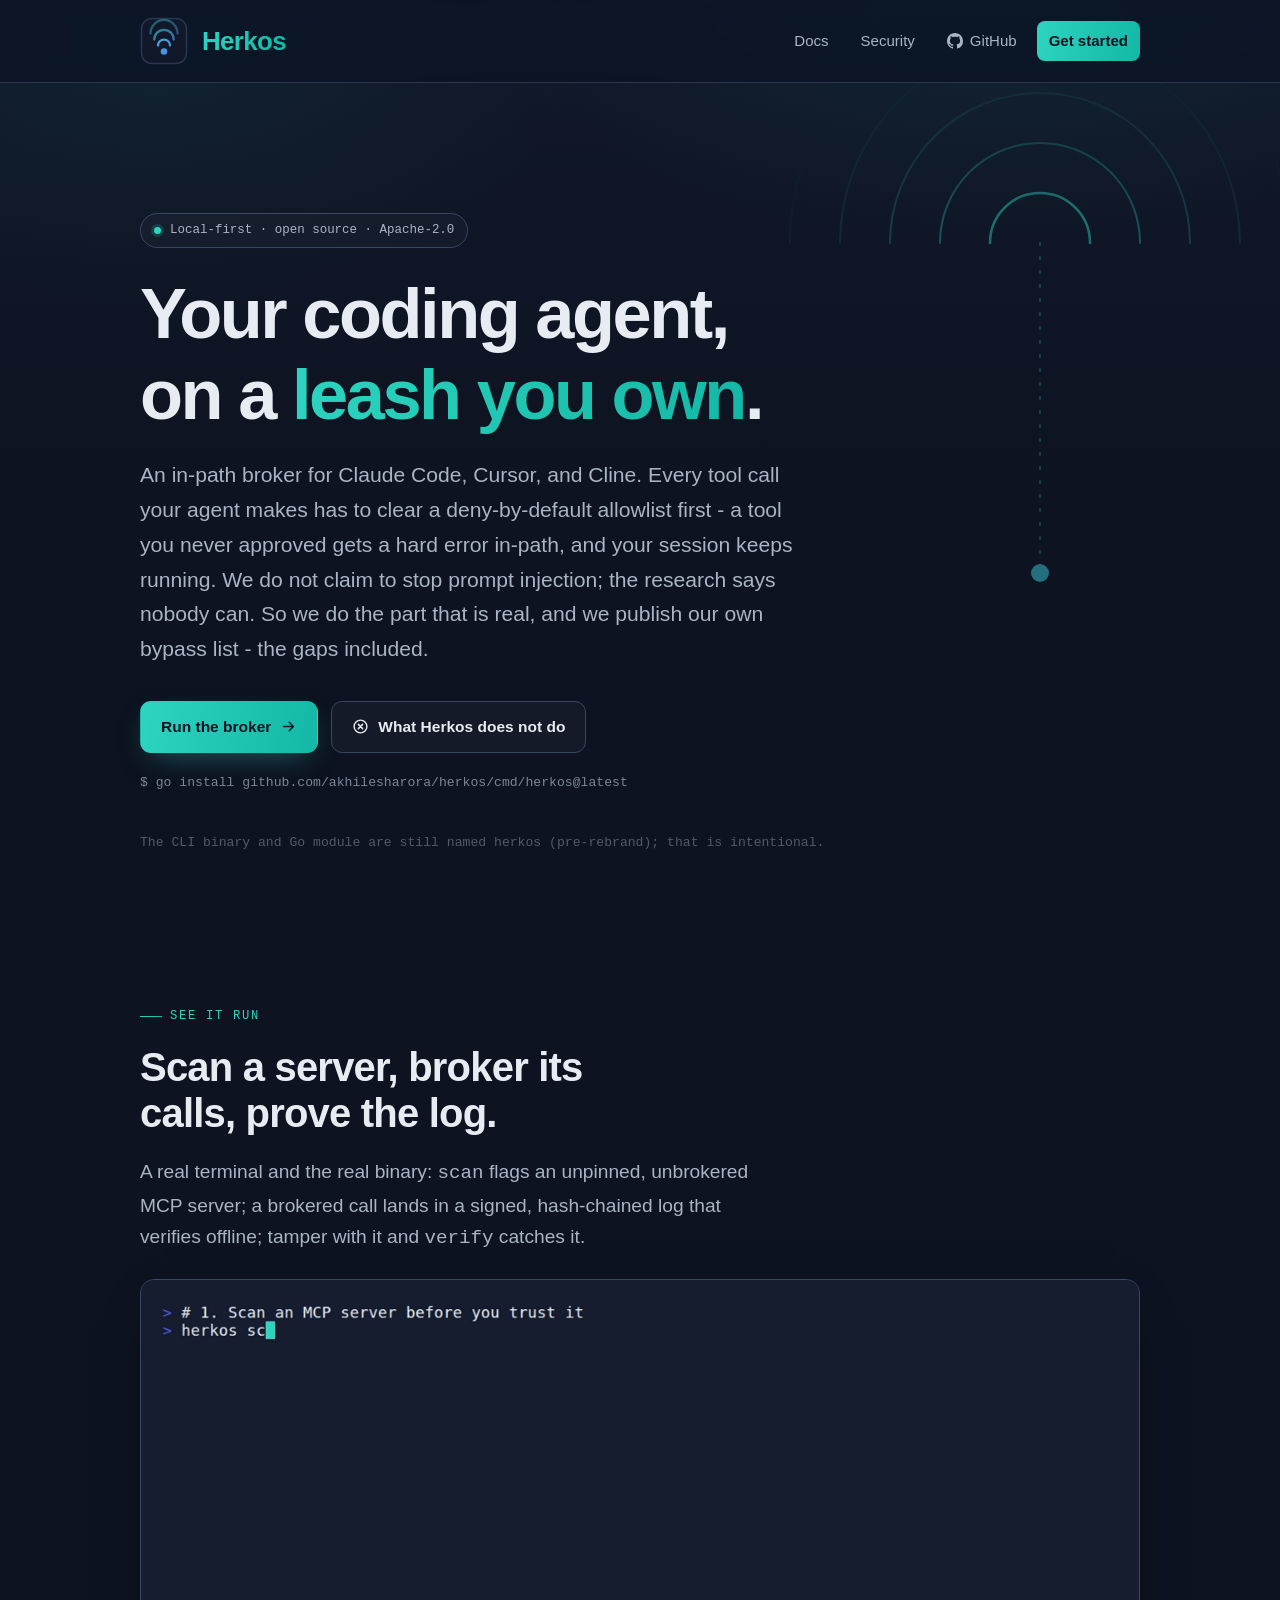
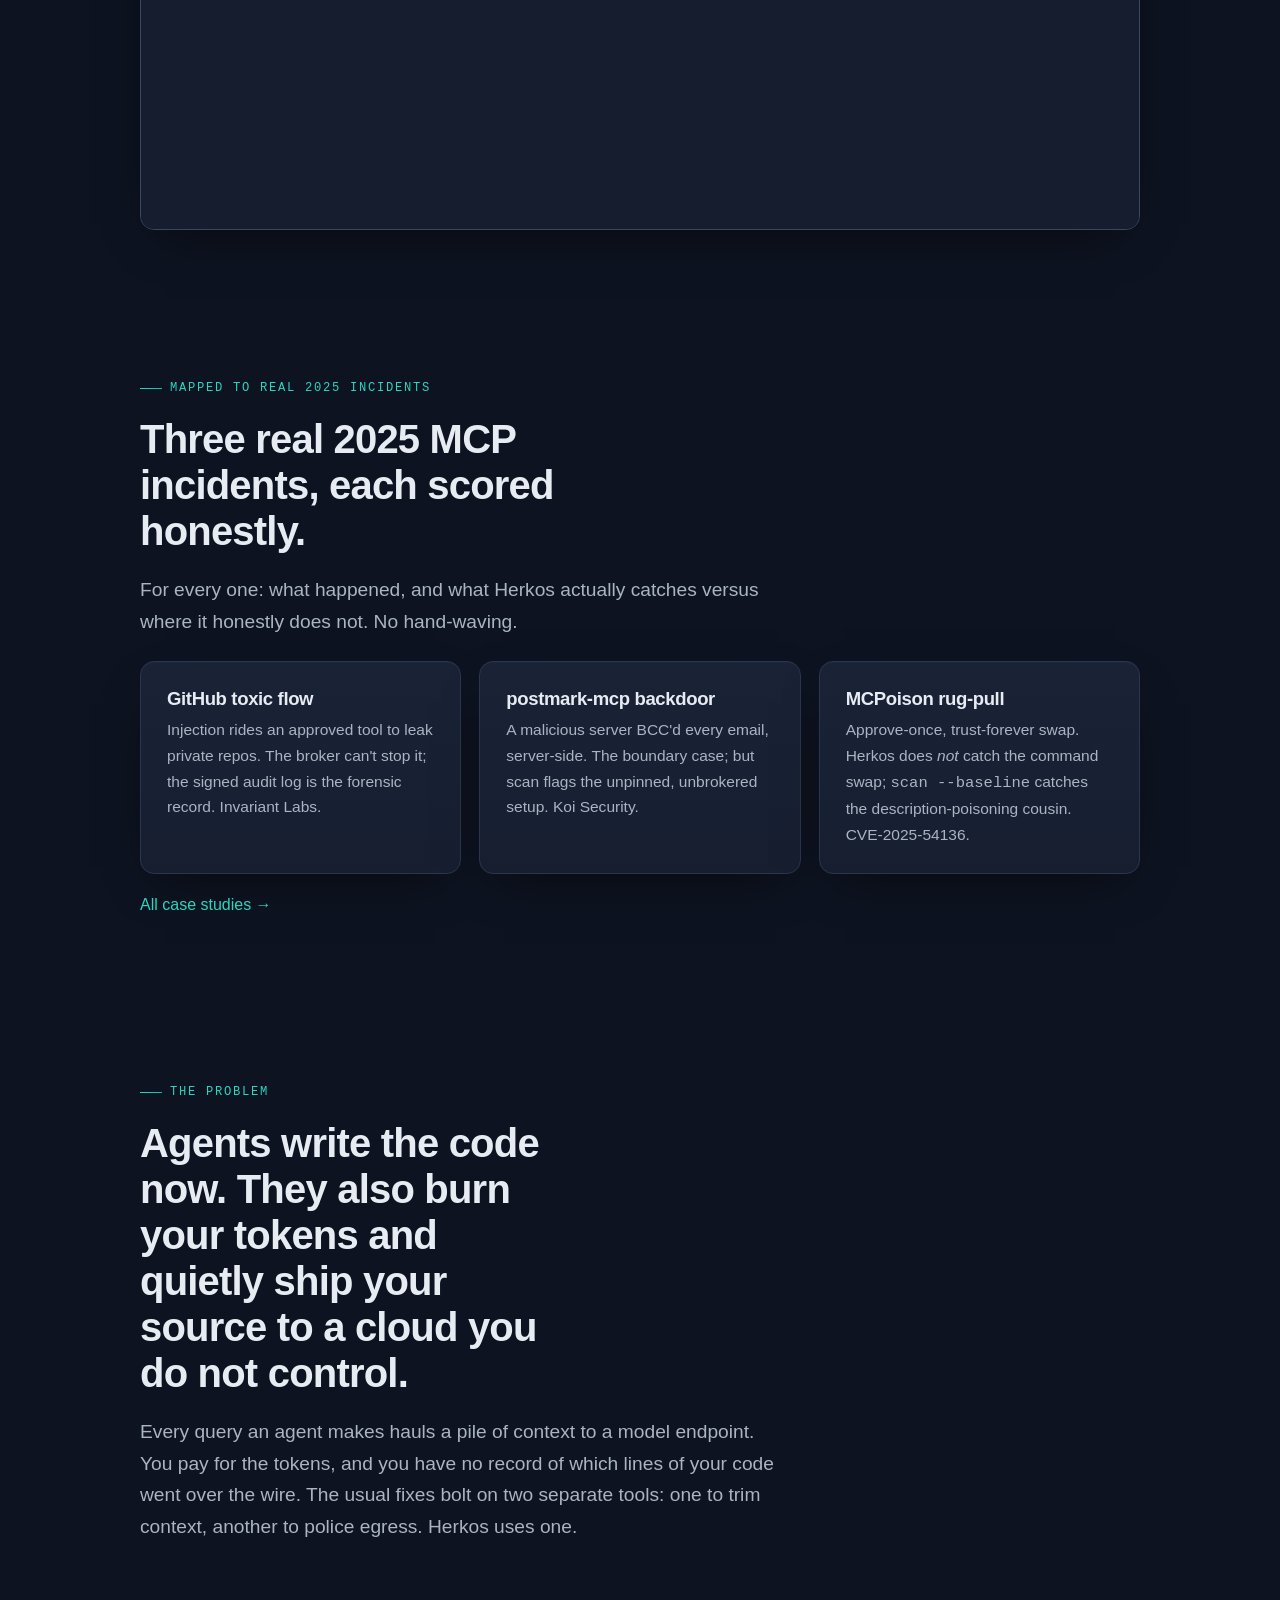
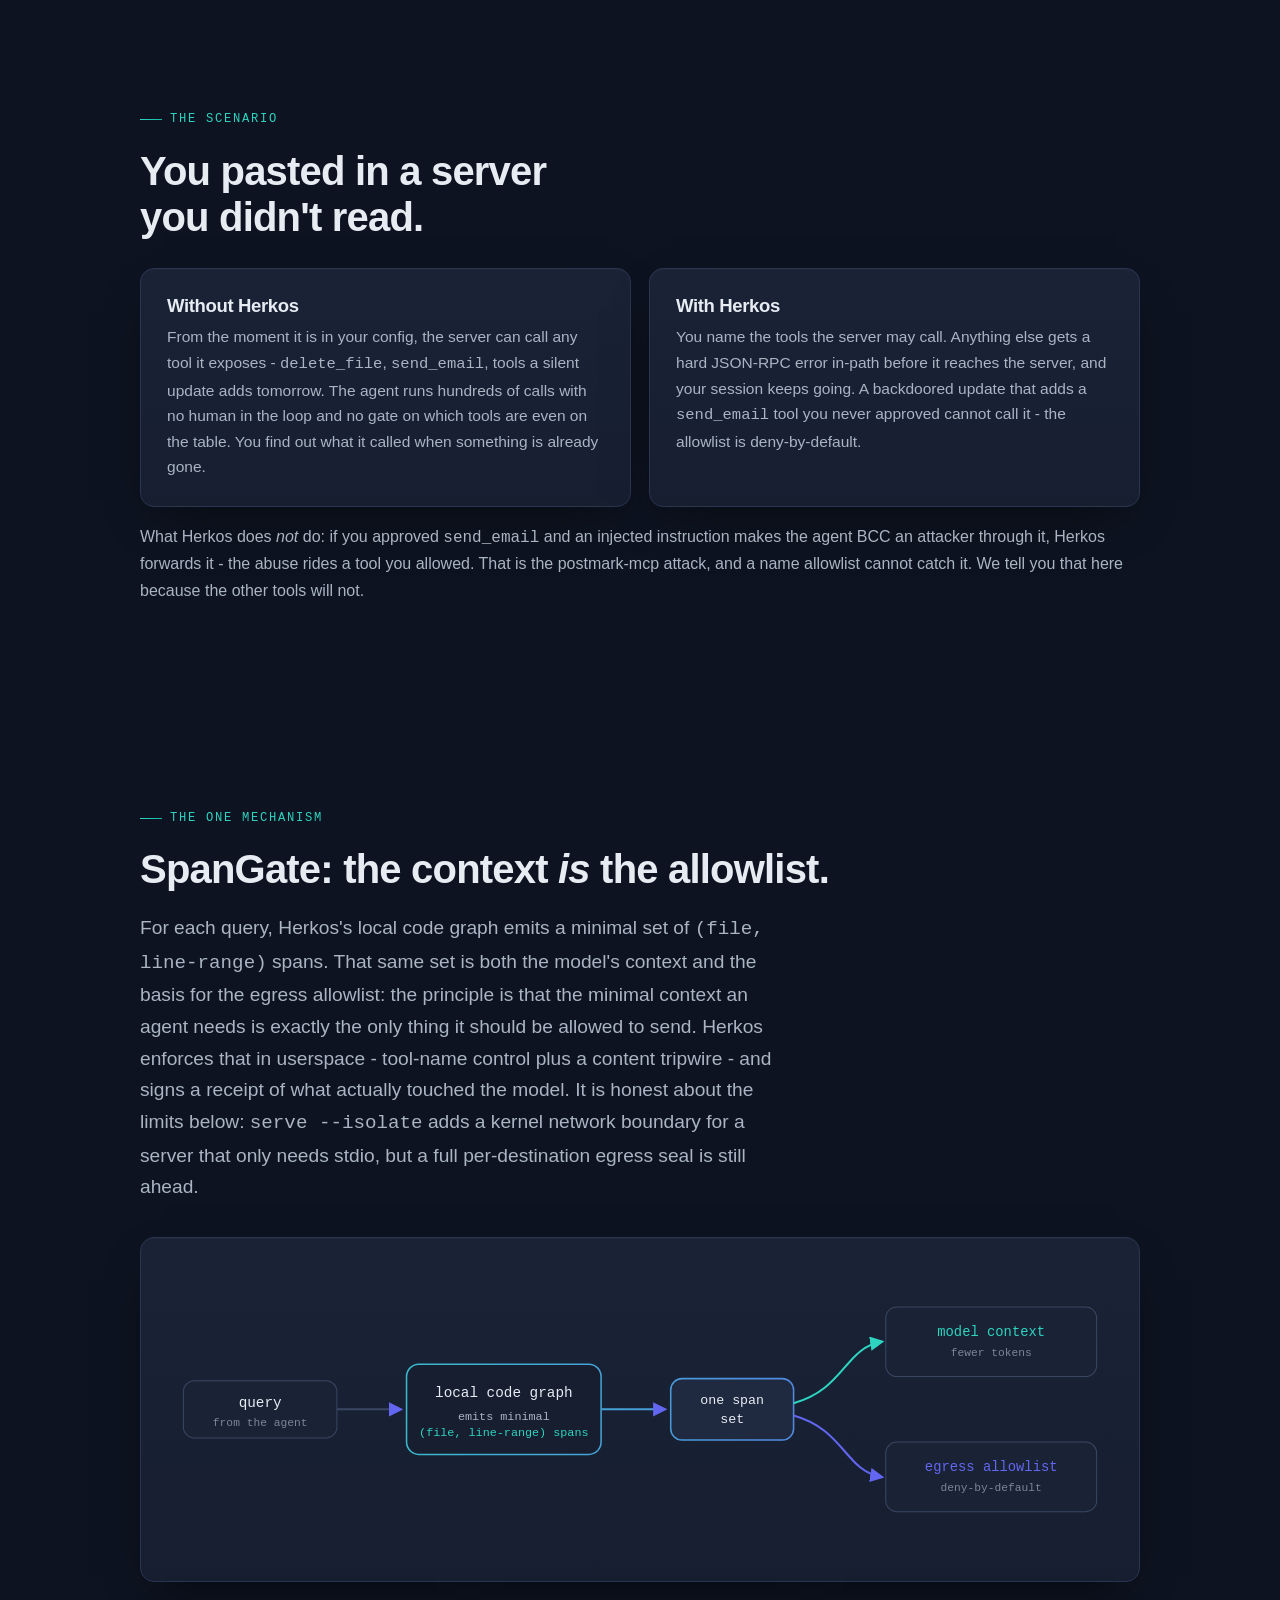
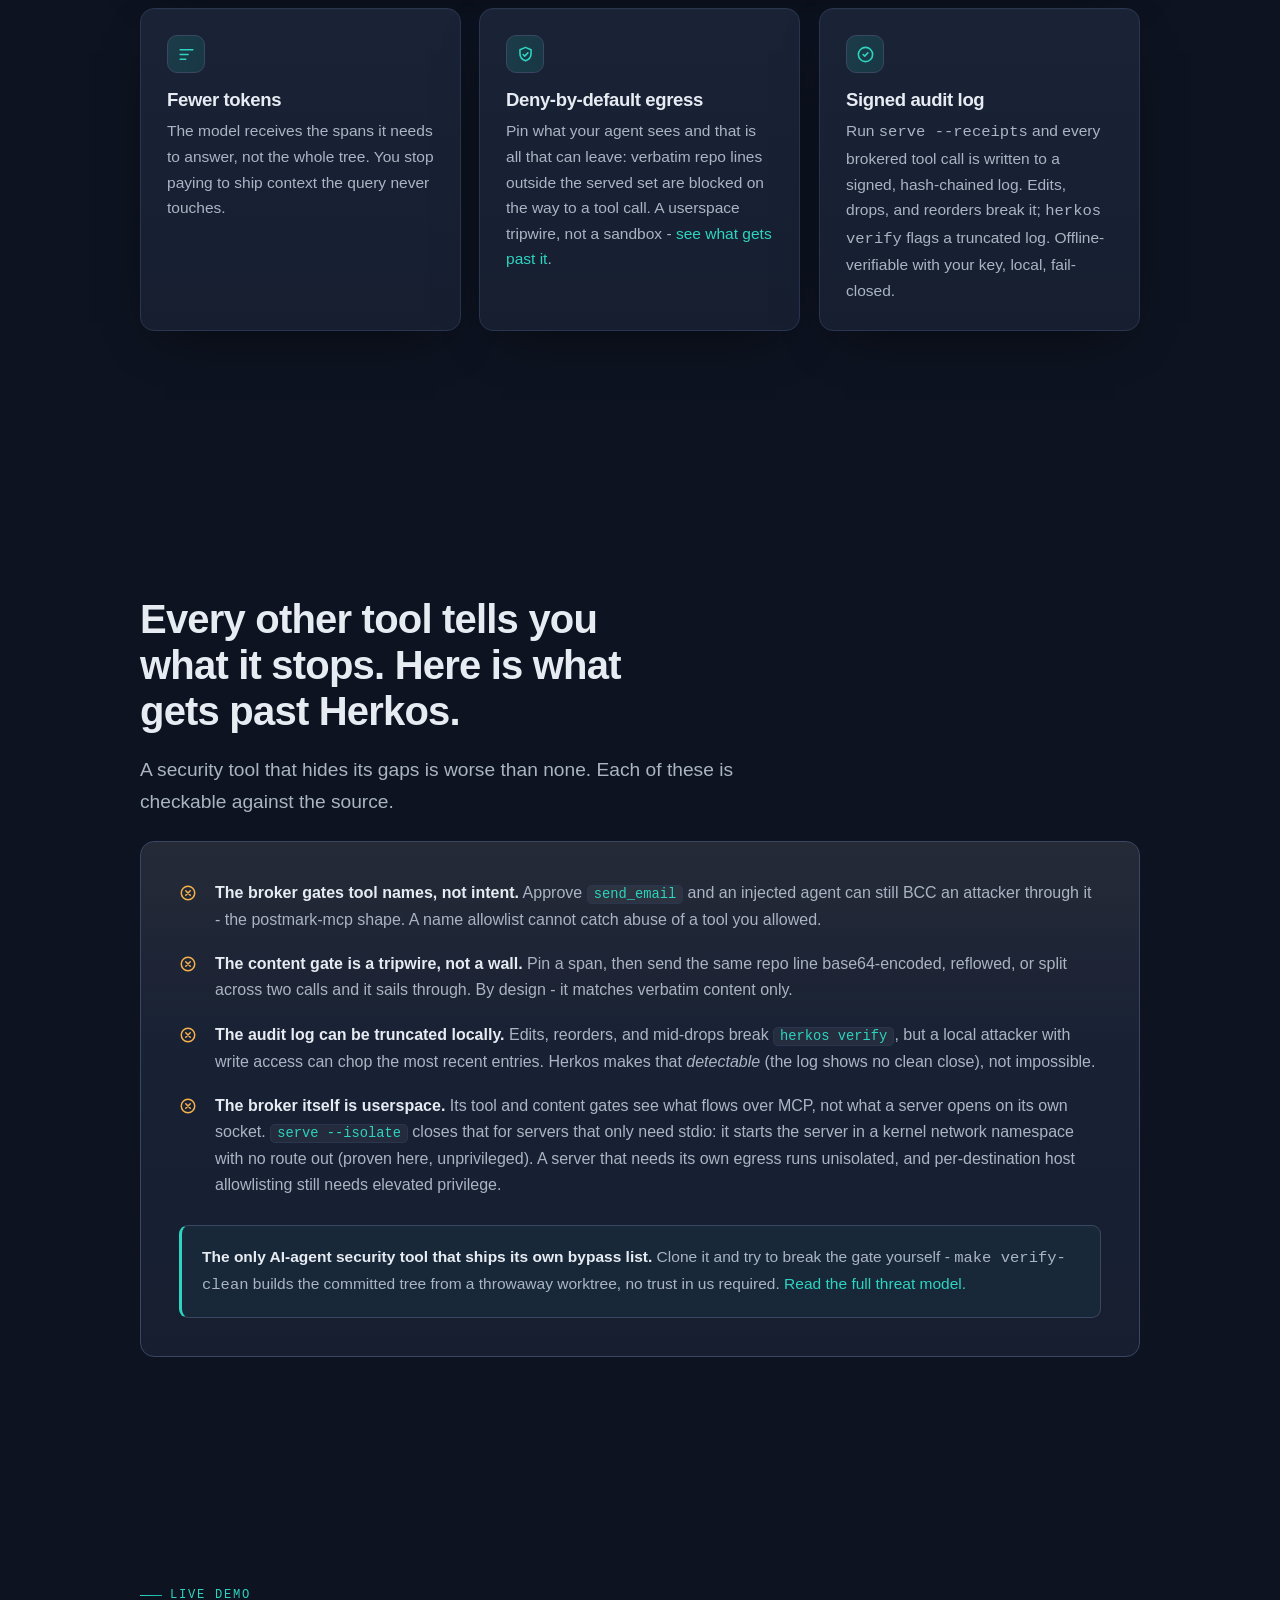
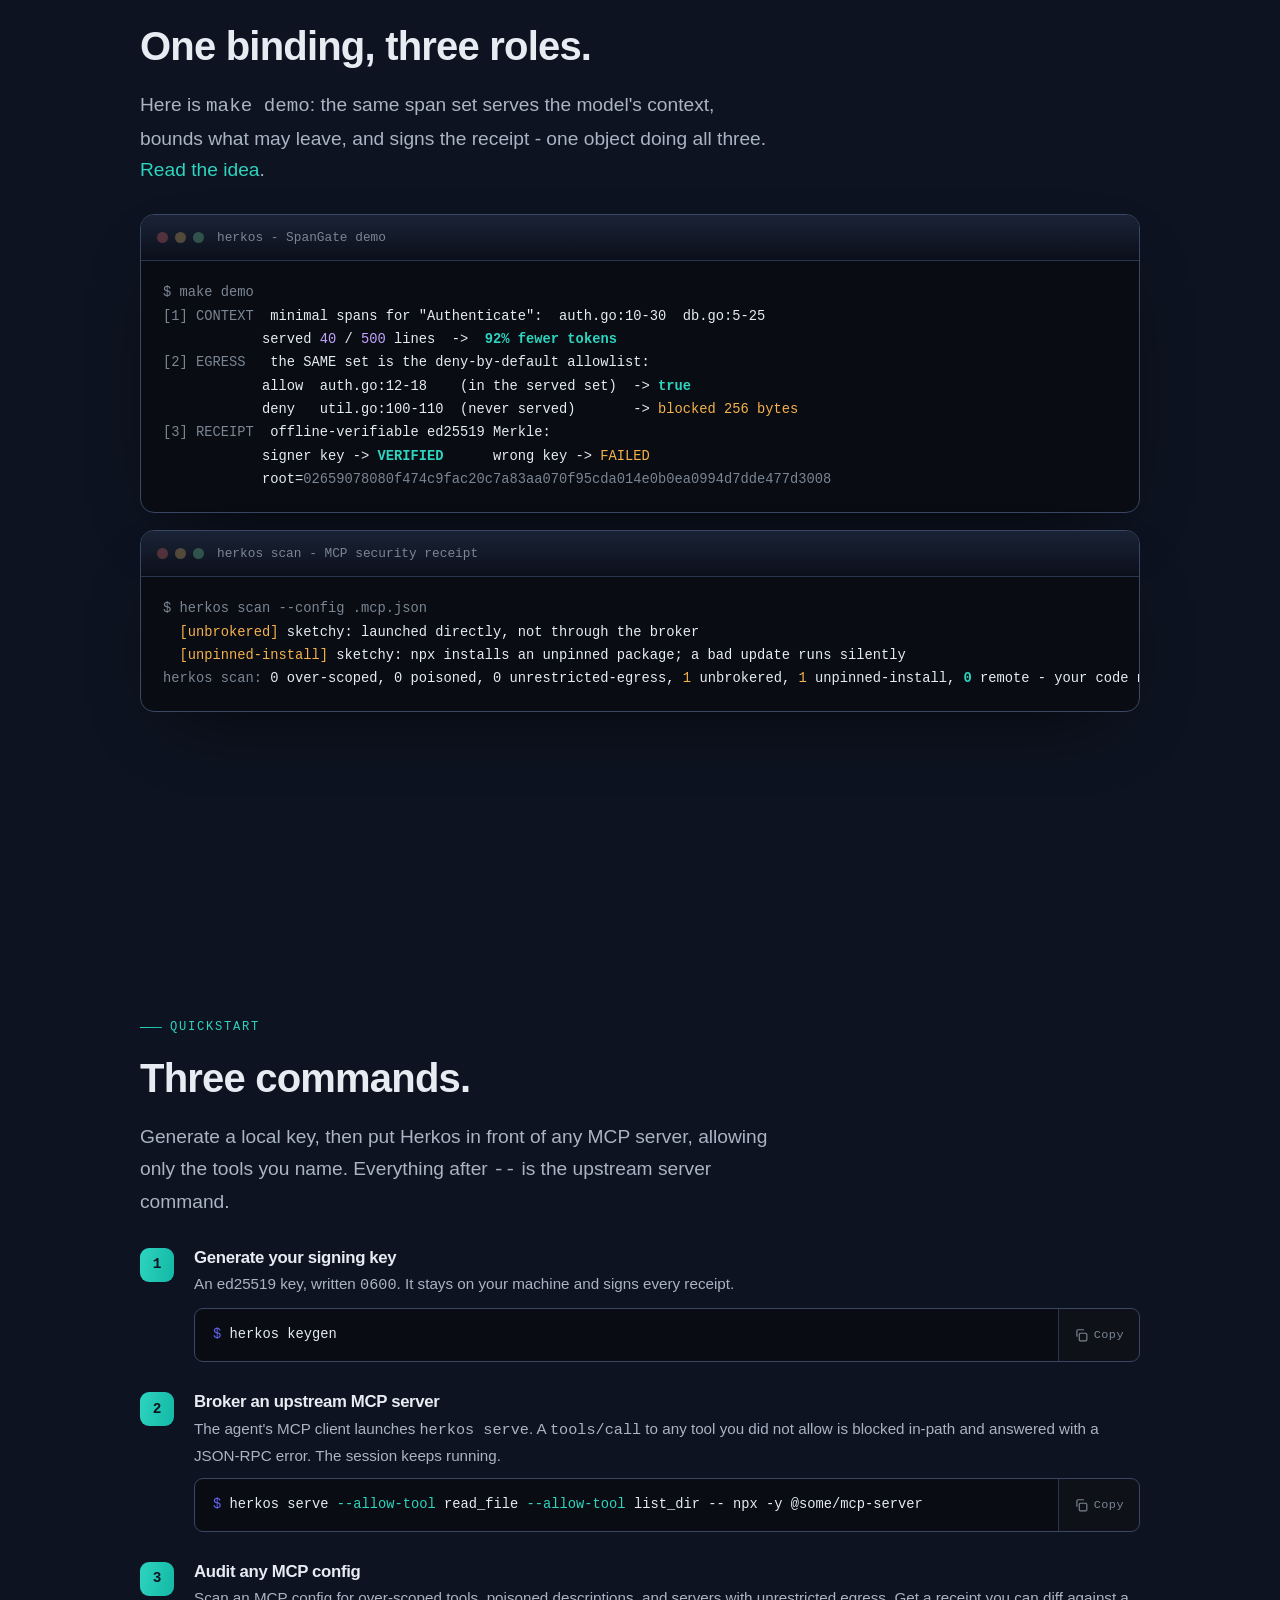
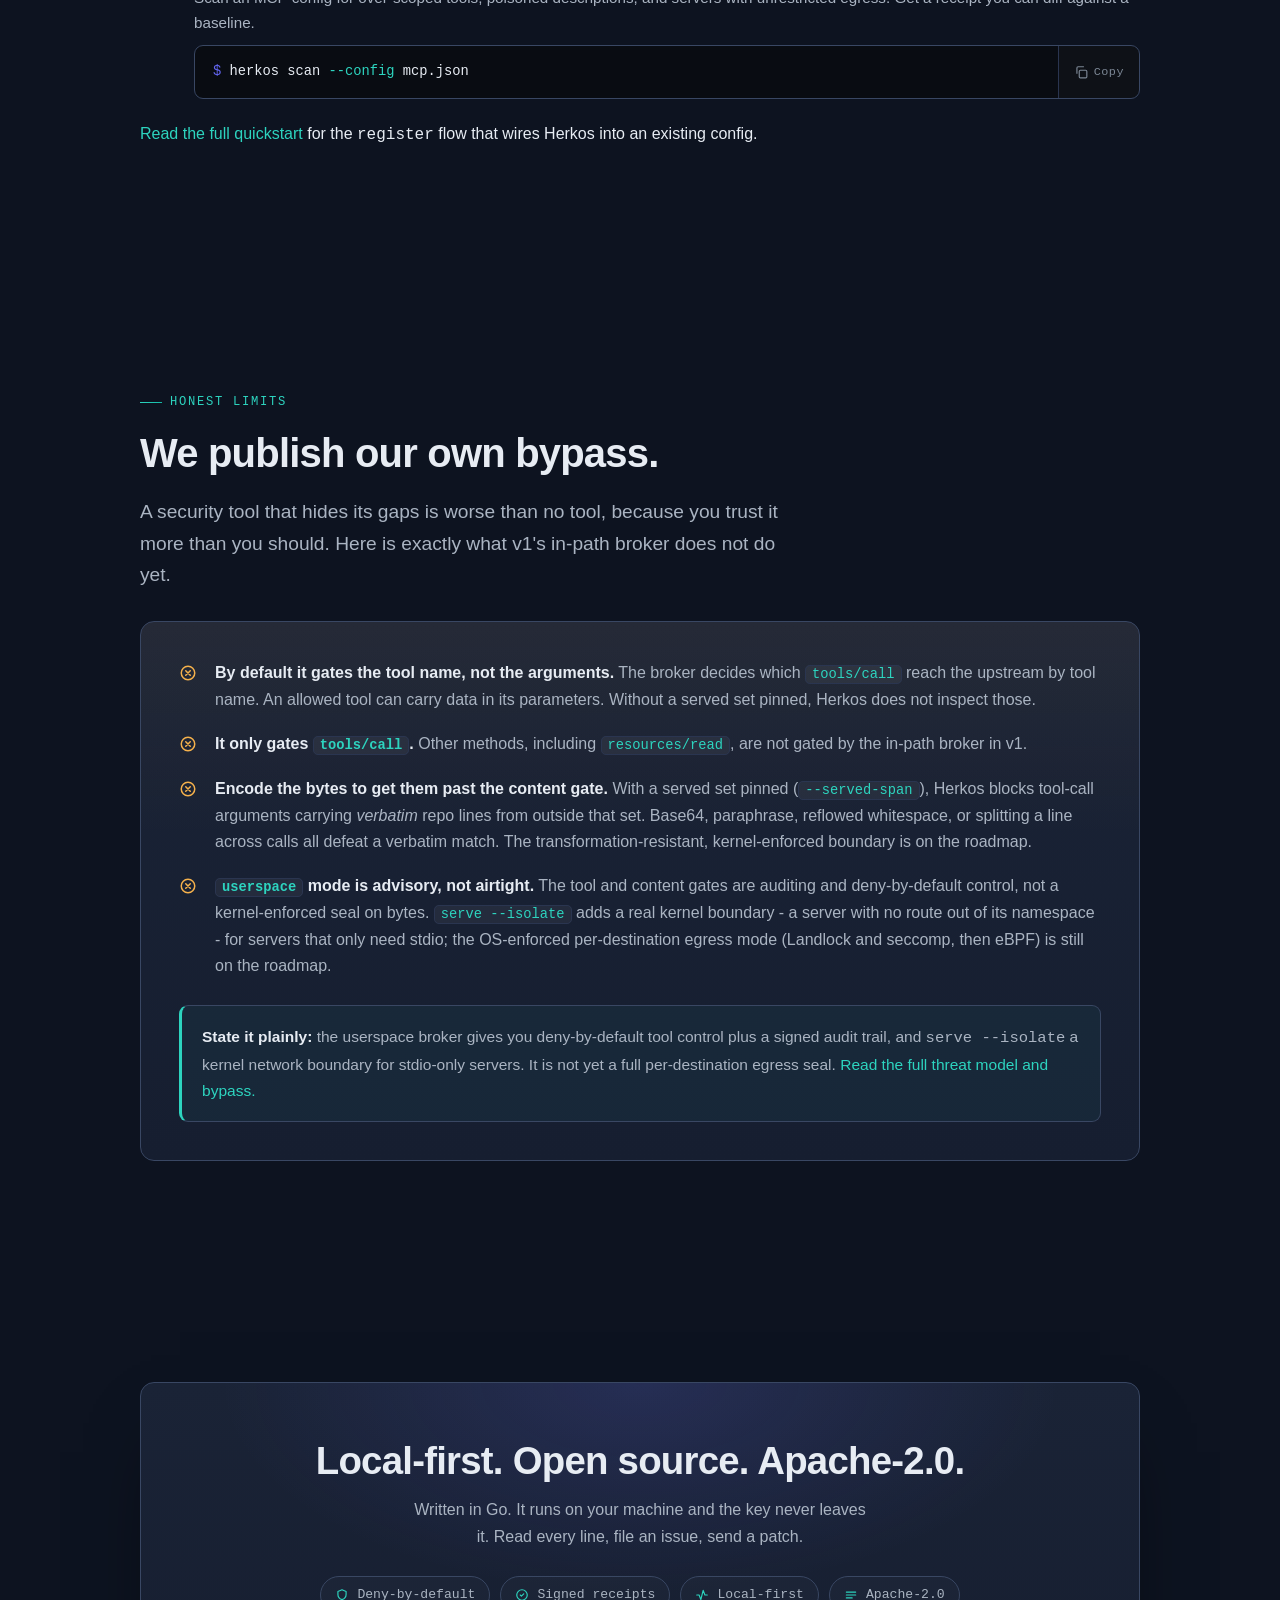
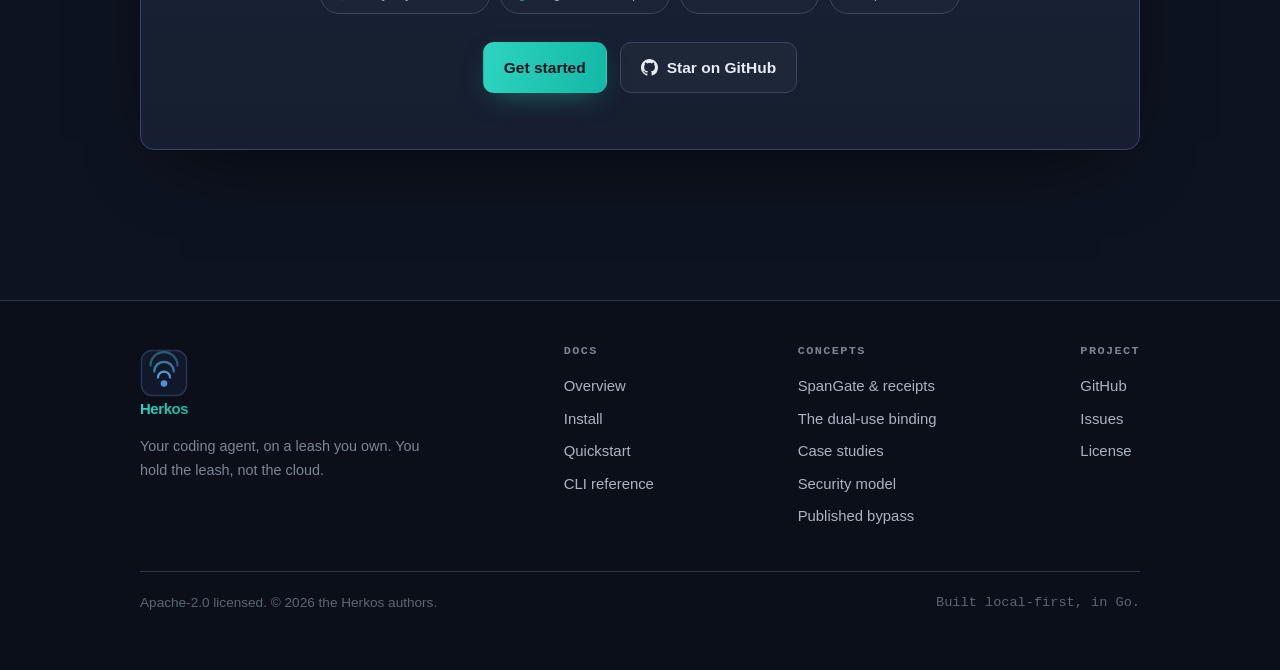
==== site/index.html @ 1e686395 "docs(site): website, docs, and the demo recording" ====
<!DOCTYPE html>
<html lang="en">
<head>
<meta charset="utf-8">
<meta name="viewport" content="width=device-width, initial-scale=1">
<title>Herkos - your coding agent, on a leash you own</title>
<meta name="description" content="Local-first context and egress broker for AI coding agents. One mechanism, SpanGate, gives the model fewer tokens and gives you deny-by-default control over what leaves your machine. Every answer ships a signed receipt.">
<meta name="color-scheme" content="dark">
<meta name="theme-color" content="#0d1320">
<link rel="icon" href="favicon.svg" type="image/svg+xml">
<meta property="og:type" content="website">
<meta property="og:title" content="Herkos - your coding agent, on a leash you own">
<meta property="og:description" content="Local-first context and egress broker for AI coding agents. One mechanism: fewer tokens and deny-by-default egress, with signed receipts.">
<meta property="og:image" content="og.svg">
<meta name="twitter:card" content="summary_large_image">
<link rel="stylesheet" href="styles.css">
</head>
<body>
<a class="skip" href="#main">Skip to content</a>

<header class="site-header">
  <div class="wrap">
    <a class="brand" href="index.html" aria-label="Herkos home">
      <svg class="mark" viewBox="0 0 64 64" aria-hidden="true">
        <defs><linearGradient id="hg" x1="0" y1="0" x2="64" y2="64" gradientUnits="userSpaceOnUse">
          <stop offset="0" stop-color="#2dd4bf"/><stop offset="1" stop-color="#6366f1"/></linearGradient></defs>
        <rect x="2" y="2" width="60" height="60" rx="14" fill="#111829" stroke="#2a3550" stroke-width="2"/>
        <g fill="none" stroke="url(#hg)" stroke-linecap="round">
          <path d="M14 22 A 18 18 0 0 1 50 22" stroke-width="3" opacity="0.45"/>
          <path d="M19 30 A 13 13 0 0 1 45 30" stroke-width="3" opacity="0.7"/>
          <path d="M24 38 A 8 8 0 0 1 40 38" stroke-width="3"/></g>
        <circle cx="32" cy="46" r="4.4" fill="url(#hg)"/>
      </svg>
      <span class="word">Herkos</span>
    </a>

    <button class="nav-toggle" aria-label="Toggle navigation" aria-controls="primary-nav" aria-expanded="false">
      <svg viewBox="0 0 24 24" fill="none" stroke="currentColor" stroke-width="2" aria-hidden="true">
        <path d="M3 6h18M3 12h18M3 18h18" stroke-linecap="round"/></svg>
    </button>

    <nav class="nav" id="primary-nav" aria-label="Primary">
      <a href="docs/index.html">Docs</a>
      <a href="docs/security.html">Security</a>
      <a class="gh" href="https://github.com/akhilesharora/herkos" rel="noopener">
        <svg viewBox="0 0 16 16" fill="currentColor" aria-hidden="true"><path d="M8 0C3.58 0 0 3.58 0 8c0 3.54 2.29 6.53 5.47 7.59.4.07.55-.17.55-.38 0-.19-.01-.82-.01-1.49-2.01.37-2.53-.49-2.69-.94-.09-.23-.48-.94-.82-1.13-.28-.15-.68-.52-.01-.53.63-.01 1.08.58 1.23.82.72 1.21 1.87.87 2.33.66.07-.52.28-.87.51-1.07-1.78-.2-3.64-.89-3.64-3.95 0-.87.31-1.59.82-2.15-.08-.2-.36-1.02.08-2.12 0 0 .67-.21 2.2.82.64-.18 1.32-.27 2-.27.68 0 1.36.09 2 .27 1.53-1.04 2.2-.82 2.2-.82.44 1.1.16 1.92.08 2.12.51.56.82 1.27.82 2.15 0 3.07-1.87 3.75-3.65 3.95.29.25.54.73.54 1.48 0 1.07-.01 1.93-.01 2.2 0 .21.15.46.55.38A8.01 8.01 0 0 0 16 8c0-4.42-3.58-8-8-8z"/></svg>
        GitHub</a>
      <a class="cta" href="docs/quickstart.html">Get started</a>
    </nav>
  </div>
</header>

<main id="main">

  <!-- ============ HERO ============ -->
  <section class="hero">
    <div class="hero-depth" aria-hidden="true">
      <svg viewBox="0 0 720 720" fill="none">
        <defs><linearGradient id="dg" x1="0" y1="0" x2="720" y2="720" gradientUnits="userSpaceOnUse">
          <stop offset="0" stop-color="#2dd4bf"/><stop offset="1" stop-color="#6366f1"/></linearGradient></defs>
        <g stroke="url(#dg)" fill="none" stroke-linecap="round" transform="translate(360,200)">
          <path d="M-300 0 A 300 300 0 0 1 300 0" stroke-width="2" opacity="0.18"/>
          <path d="M-250 0 A 250 250 0 0 1 250 0" stroke-width="2" opacity="0.26"/>
          <path d="M-200 0 A 200 200 0 0 1 200 0" stroke-width="2" opacity="0.34"/>
          <path d="M-150 0 A 150 150 0 0 1 150 0" stroke-width="2" opacity="0.46"/>
          <path d="M-100 0 A 100 100 0 0 1 100 0" stroke-width="2" opacity="0.6"/>
          <path d="M-50 0 A 50 50 0 0 1 50 0" stroke-width="2.5" opacity="0.85"/>
          <line x1="0" y1="0" x2="0" y2="330" stroke-width="2" stroke-dasharray="2 12" opacity="0.5"/>
          <circle cx="0" cy="330" r="9" fill="url(#dg)" stroke="none"/>
        </g>
      </svg>
    </div>

    <div class="wrap hero-inner">
      <span class="tag reveal"><span class="dot"></span> Local-first  ·  open source  ·  Apache-2.0</span>
      <h1 class="reveal" data-d="1"><span class="lead">Your coding agent,</span> on a <span class="grad-text">leash you own</span>.</h1>
      <p class="sub reveal" data-d="2">An in-path broker for Claude Code, Cursor, and Cline. Every tool call your agent makes has to clear a deny-by-default allowlist first - a tool you never approved gets a hard error in-path, and your session keeps running. We do not claim to stop prompt injection; the research says nobody can. So we do the part that is real, and we publish our own bypass list - the gaps included.</p>
      <div class="cta-row reveal" data-d="3">
        <a class="btn btn-primary" href="docs/quickstart.html">
          Run the broker
          <svg viewBox="0 0 24 24" fill="none" stroke="currentColor" stroke-width="2" aria-hidden="true"><path d="M5 12h14M13 6l6 6-6 6" stroke-linecap="round" stroke-linejoin="round"/></svg>
        </a>
        <a class="btn btn-ghost" href="docs/security.html">
          <svg viewBox="0 0 24 24" fill="none" stroke="currentColor" stroke-width="2" aria-hidden="true"><circle cx="12" cy="12" r="9"/><path d="M9 9l6 6M15 9l-6 6" stroke-linecap="round"/></svg>
          What Herkos does not do
        </a>
      </div>
      <p class="cta-note reveal" data-d="3">$ go install github.com/akhilesharora/herkos/cmd/herkos@latest</p>
      <p class="cta-note reveal" data-d="3" style="opacity:0.62;">The CLI binary and Go module are still named <code>herkos</code> (pre-rebrand); that is intentional.</p>
    </div>
  </section>

  <!-- ============ SEE IT RUN ============ -->
  <section class="section section-tight" id="demo">
    <div class="wrap">
      <span class="eyebrow reveal">See it run</span>
      <h2 class="reveal" data-d="1" style="max-width: 20ch;">Scan a server, broker its calls, prove the log.</h2>
      <p class="lede reveal" data-d="2" style="margin-top: 16px;">A real terminal and the real binary: <code class="mono">scan</code> flags an unpinned, unbrokered MCP server; a brokered call lands in a signed, hash-chained log that verifies offline; tamper with it and <code class="mono">verify</code> catches it.</p>
      <div class="reveal" data-d="2" style="margin-top: 24px; border:1px solid var(--line-2); border-radius: var(--radius); overflow:hidden; box-shadow: var(--shadow); background:#161e30;">
        <img src="demo.gif" width="1200" height="660" loading="lazy" alt="herkos scan flags an unpinned, unbrokered server; herkos verify reports VERIFIED for a signed audit log and INCOMPLETE for a tampered one" style="display:block; width:100%; height:auto;">
      </div>
    </div>
  </section>

  <!-- ============ CASE STUDIES (proof) ============ -->
  <section class="section section-tight" id="cases">
    <div class="wrap">
      <span class="eyebrow reveal">Mapped to real 2025 incidents</span>
      <h2 class="reveal" data-d="1" style="max-width: 22ch;">Three real 2025 MCP incidents, each scored honestly.</h2>
      <p class="lede reveal" data-d="2">For every one: what happened, and what Herkos actually catches versus where it honestly does not. No hand-waving.</p>
      <div class="grid grid-3 reveal" data-d="2" style="margin-top: 24px;">
        <a class="card" href="docs/case-github-mcp.html" style="text-decoration:none;color:inherit;display:block;">
          <h3>GitHub toxic flow</h3>
          <p>Injection rides an approved tool to leak private repos. The broker can't stop it; the signed audit log is the forensic record. <span style="color:var(--fg-muted)">Invariant Labs.</span></p>
        </a>
        <a class="card" href="docs/case-postmark.html" style="text-decoration:none;color:inherit;display:block;">
          <h3>postmark-mcp backdoor</h3>
          <p>A malicious server BCC'd every email, server-side. The boundary case; but scan flags the unpinned, unbrokered setup. <span style="color:var(--fg-muted)">Koi Security.</span></p>
        </a>
        <a class="card" href="docs/case-mcpoison.html" style="text-decoration:none;color:inherit;display:block;">
          <h3>MCPoison rug-pull</h3>
          <p>Approve-once, trust-forever swap. Herkos does <em>not</em> catch the command swap; <code>scan --baseline</code> catches the description-poisoning cousin. <span style="color:var(--fg-muted)">CVE-2025-54136.</span></p>
        </a>
      </div>
      <p class="reveal" data-d="2" style="margin-top:18px;"><a href="docs/case-studies.html">All case studies &rarr;</a></p>
    </div>
  </section>

  <!-- ============ PROBLEM / MANIFESTO ============ -->
  <section class="section section-tight" id="problem">
    <div class="wrap">
      <span class="eyebrow reveal">The problem</span>
      <h2 class="reveal" data-d="1" style="max-width: 18ch;">Agents write the code now. They also burn your tokens and quietly ship your source to a cloud you do not control.</h2>
      <p class="lede reveal" data-d="2" style="margin-top: 18px;">Every query an agent makes hauls a pile of context to a model endpoint. You pay for the tokens, and you have no record of which lines of your code went over the wire. The usual fixes bolt on two separate tools: one to trim context, another to police egress. Herkos uses one.</p>
    </div>
  </section>

  <!-- ============ WITHOUT / WITH ============ -->
  <section class="section section-tight" id="compare">
    <div class="wrap">
      <span class="eyebrow reveal">The scenario</span>
      <h2 class="reveal" data-d="1" style="max-width: 20ch;">You pasted in a server you didn't read.</h2>
      <div class="grid grid-2" style="margin-top: 28px;">
        <div class="card reveal">
          <h3>Without Herkos</h3>
          <p>From the moment it is in your config, the server can call any tool it exposes - <code>delete_file</code>, <code>send_email</code>, tools a silent update adds tomorrow. The agent runs hundreds of calls with no human in the loop and no gate on which tools are even on the table. You find out what it called when something is already gone.</p>
        </div>
        <div class="card reveal" data-d="1">
          <h3>With Herkos</h3>
          <p>You name the tools the server may call. Anything else gets a hard JSON-RPC error in-path before it reaches the server, and your session keeps going. A backdoored update that adds a <code>send_email</code> tool you never approved cannot call it - the allowlist is deny-by-default.</p>
        </div>
      </div>
      <p class="muted reveal" data-d="2" style="margin-top: 18px;">What Herkos does <em>not</em> do: if you approved <code>send_email</code> and an injected instruction makes the agent BCC an attacker through it, Herkos forwards it - the abuse rides a tool you allowed. That is the postmark-mcp attack, and a name allowlist cannot catch it. We tell you that here because the other tools will not.</p>
    </div>
  </section>

  <!-- ============ THE ONE MECHANISM ============ -->
  <section class="section" id="spangate">
    <div class="wrap">
      <span class="eyebrow reveal">The one mechanism</span>
      <h2 class="reveal" data-d="1">SpanGate: the context <em>is</em> the allowlist.</h2>
      <p class="lede reveal" data-d="2">For each query, Herkos's local code graph emits a minimal set of <code class="mono">(file, line-range)</code> spans. That same set is both the model's context and the basis for the egress allowlist: the principle is that the minimal context an agent needs is exactly the only thing it should be allowed to send. Herkos enforces that in userspace - tool-name control plus a content tripwire - and signs a receipt of what actually touched the model. It is honest about the limits below: <code class="mono">serve --isolate</code> adds a kernel network boundary for a server that only needs stdio, but a full per-destination egress seal is still ahead.</p>

      <div class="diagram reveal" data-d="2" style="margin-top: 34px;">
        <svg viewBox="0 0 920 280" role="img" aria-label="SpanGate diagram: a query goes to the local code graph, which emits a minimal span set; that one set becomes both the model context and the egress allowlist.">
          <defs>
            <linearGradient id="sg" x1="0" y1="0" x2="920" y2="0" gradientUnits="userSpaceOnUse">
              <stop offset="0" stop-color="#2dd4bf"/><stop offset="1" stop-color="#6366f1"/>
            </linearGradient>
            <marker id="arr" viewBox="0 0 10 10" refX="8" refY="5" markerWidth="7" markerHeight="7" orient="auto-start-reverse">
              <path d="M0 0L10 5L0 10z" fill="#6366f1"/>
            </marker>
            <marker id="arrt" viewBox="0 0 10 10" refX="8" refY="5" markerWidth="7" markerHeight="7" orient="auto-start-reverse">
              <path d="M0 0L10 5L0 10z" fill="#2dd4bf"/>
            </marker>
          </defs>

          <!-- query -->
          <g>
            <rect x="14" y="112" width="150" height="56" rx="11" fill="#1a2336" stroke="#394763"/>
            <text x="89" y="138" text-anchor="middle" font-family="ui-monospace, monospace" font-size="14" fill="#e7ecf3">query</text>
            <text x="89" y="156" text-anchor="middle" font-family="ui-monospace, monospace" font-size="11" fill="#7b8694">from the agent</text>
          </g>

          <!-- code graph -->
          <g>
            <rect x="232" y="96" width="190" height="88" rx="12" fill="#161e30" stroke="url(#sg)" stroke-width="1.5"/>
            <text x="327" y="128" text-anchor="middle" font-family="ui-monospace, monospace" font-size="14" fill="#e7ecf3">local code graph</text>
            <text x="327" y="150" text-anchor="middle" font-family="ui-monospace, monospace" font-size="11.5" fill="#aab4c2">emits minimal</text>
            <text x="327" y="166" text-anchor="middle" font-family="ui-monospace, monospace" font-size="11.5" fill="#2dd4bf">(file, line-range) spans</text>
          </g>

          <!-- one span set node -->
          <g>
            <rect x="490" y="110" width="120" height="60" rx="11" fill="#1f2940" stroke="url(#sg)" stroke-width="1.5"/>
            <text x="550" y="135" text-anchor="middle" font-family="ui-monospace, monospace" font-size="13" fill="#e7ecf3">one span</text>
            <text x="550" y="153" text-anchor="middle" font-family="ui-monospace, monospace" font-size="13" fill="#e7ecf3">set</text>
          </g>

          <!-- context out -->
          <g>
            <rect x="700" y="40" width="206" height="68" rx="11" fill="#1a2336" stroke="#394763"/>
            <text x="803" y="68" text-anchor="middle" font-family="ui-monospace, monospace" font-size="13.5" fill="#2dd4bf">model context</text>
            <text x="803" y="88" text-anchor="middle" font-family="ui-monospace, monospace" font-size="11" fill="#7b8694">fewer tokens</text>
          </g>

          <!-- egress out -->
          <g>
            <rect x="700" y="172" width="206" height="68" rx="11" fill="#1a2336" stroke="#394763"/>
            <text x="803" y="200" text-anchor="middle" font-family="ui-monospace, monospace" font-size="13.5" fill="#6366f1">egress allowlist</text>
            <text x="803" y="220" text-anchor="middle" font-family="ui-monospace, monospace" font-size="11" fill="#7b8694">deny-by-default</text>
          </g>

          <!-- edges -->
          <line x1="164" y1="140" x2="226" y2="140" stroke="#394763" stroke-width="2" marker-end="url(#arr)"/>
          <line x1="422" y1="140" x2="484" y2="140" stroke="url(#sg)" stroke-width="2" marker-end="url(#arr)"/>
          <path d="M610 134 C 660 120, 660 80, 696 74" stroke="#2dd4bf" stroke-width="2" fill="none" marker-end="url(#arrt)"/>
          <path d="M610 146 C 660 160, 660 200, 696 206" stroke="#6366f1" stroke-width="2" fill="none" marker-end="url(#arr)"/>
        </svg>
      </div>

      <div class="grid grid-3" style="margin-top: 26px;">
        <div class="card reveal">
          <div class="ic"><svg viewBox="0 0 24 24" fill="none" stroke="currentColor" stroke-width="2" aria-hidden="true"><path d="M4 6h16M4 12h10M4 18h7" stroke-linecap="round"/></svg></div>
          <h3>Fewer tokens</h3>
          <p>The model receives the spans it needs to answer, not the whole tree. You stop paying to ship context the query never touches.</p>
        </div>
        <div class="card reveal" data-d="1">
          <div class="ic"><svg viewBox="0 0 24 24" fill="none" stroke="currentColor" stroke-width="2" aria-hidden="true"><path d="M12 3l7 3v5c0 4.5-3 7.5-7 9-4-1.5-7-4.5-7-9V6l7-3z" stroke-linejoin="round"/><path d="M9 12l2 2 4-4" stroke-linecap="round" stroke-linejoin="round"/></svg></div>
          <h3>Deny-by-default egress</h3>
          <p>Pin what your agent sees and that is all that can leave: verbatim repo lines outside the served set are blocked on the way to a tool call. A userspace tripwire, not a sandbox - <a href="docs/security.html#bypass">see what gets past it</a>.</p>
        </div>
        <div class="card reveal" data-d="2">
          <div class="ic"><svg viewBox="0 0 24 24" fill="none" stroke="currentColor" stroke-width="2" aria-hidden="true"><path d="M9 12l2 2 4-4" stroke-linecap="round" stroke-linejoin="round"/><circle cx="12" cy="12" r="9"/></svg></div>
          <h3>Signed audit log</h3>
          <p>Run <code class="mono">serve --receipts</code> and every brokered tool call is written to a signed, hash-chained log. Edits, drops, and reorders break it; <code class="mono">herkos verify</code> flags a truncated log. Offline-verifiable with your key, local, fail-closed.</p>
        </div>
      </div>
    </div>
  </section>

  <!-- ============ WHAT GETS PAST ============ -->
  <section class="section" id="bypass">
    <div class="wrap">
      <span class="eyebrow reveal">The published bypass</span>
      <h2 class="reveal" data-d="1" style="max-width: 22ch;">Every other tool tells you what it stops. Here is what gets past Herkos.</h2>
      <p class="lede reveal" data-d="2">A security tool that hides its gaps is worse than none. Each of these is checkable against the source.</p>
      <div class="limits reveal" data-d="2" style="margin-top: 24px;">
        <ul class="limit-list">
          <li>
            <svg class="x" viewBox="0 0 24 24" fill="none" stroke="currentColor" stroke-width="2" aria-hidden="true"><circle cx="12" cy="12" r="9"/><path d="M9 9l6 6M15 9l-6 6" stroke-linecap="round"/></svg>
            <span><b>The broker gates tool names, not intent.</b> Approve <code>send_email</code> and an injected agent can still BCC an attacker through it - the postmark-mcp shape. A name allowlist cannot catch abuse of a tool you allowed.</span>
          </li>
          <li>
            <svg class="x" viewBox="0 0 24 24" fill="none" stroke="currentColor" stroke-width="2" aria-hidden="true"><circle cx="12" cy="12" r="9"/><path d="M9 9l6 6M15 9l-6 6" stroke-linecap="round"/></svg>
            <span><b>The content gate is a tripwire, not a wall.</b> Pin a span, then send the same repo line base64-encoded, reflowed, or split across two calls and it sails through. By design - it matches verbatim content only.</span>
          </li>
          <li>
            <svg class="x" viewBox="0 0 24 24" fill="none" stroke="currentColor" stroke-width="2" aria-hidden="true"><circle cx="12" cy="12" r="9"/><path d="M9 9l6 6M15 9l-6 6" stroke-linecap="round"/></svg>
            <span><b>The audit log can be truncated locally.</b> Edits, reorders, and mid-drops break <code>herkos verify</code>, but a local attacker with write access can chop the most recent entries. Herkos makes that <i>detectable</i> (the log shows no clean close), not impossible.</span>
          </li>
          <li>
            <svg class="x" viewBox="0 0 24 24" fill="none" stroke="currentColor" stroke-width="2" aria-hidden="true"><circle cx="12" cy="12" r="9"/><path d="M9 9l6 6M15 9l-6 6" stroke-linecap="round"/></svg>
            <span><b>The broker itself is userspace.</b> Its tool and content gates see what flows over MCP, not what a server opens on its own socket. <code>serve --isolate</code> closes that for servers that only need stdio: it starts the server in a kernel network namespace with no route out (proven here, unprivileged). A server that needs its own egress runs unisolated, and per-destination host allowlisting still needs elevated privilege.</span>
          </li>
        </ul>
        <div class="callout">
          <b>The only AI-agent security tool that ships its own bypass list.</b> Clone it and try to break the gate yourself - <code class="mono">make verify-clean</code> builds the committed tree from a throwaway worktree, no trust in us required. <a href="docs/security.html#bypass">Read the full threat model.</a>
        </div>
      </div>
    </div>
  </section>

  <!-- ============ LIVE RECEIPT ============ -->
  <section class="section" id="receipt">
    <div class="wrap">
      <span class="eyebrow reveal">Live demo</span>
      <h2 class="reveal" data-d="1">One binding, three roles.</h2>
      <p class="lede reveal" data-d="2">Here is <code class="mono">make demo</code>: the same span set serves the model's context, bounds what may leave, and signs the receipt - one object doing all three. <a href="docs/dual-use-binding.html">Read the idea</a>.</p>

      <div class="terminal reveal" data-d="2" style="margin-top: 28px;">
        <div class="bar">
          <span class="dots"><i></i><i></i><i></i></span>
          <span class="title">herkos - SpanGate demo</span>
        </div>
<pre aria-label="SpanGate demo output"><span class="c-dim">$ make demo</span>
<span class="c-dim">[1] CONTEXT</span>  minimal spans for "Authenticate":  auth.go:10-30  db.go:5-25
            served <span class="c-num">40</span> / <span class="c-num">500</span> lines  -&gt;  <span class="c-ok">92% fewer tokens</span>
<span class="c-dim">[2] EGRESS</span>   the SAME set is the deny-by-default allowlist:
            allow  auth.go:12-18    (in the served set)  -&gt; <span class="c-ok">true</span>
            deny   util.go:100-110  (never served)       -&gt; <span class="c-warn">blocked 256 bytes</span>
<span class="c-dim">[3] RECEIPT</span>  offline-verifiable ed25519 Merkle:
            signer key -&gt; <span class="c-ok">VERIFIED</span>      wrong key -&gt; <span class="c-warn">FAILED</span>
            root=<span class="c-hash">02659078080f474c9fac20c7a83aa070f95cda014e0b0ea0994d7dde477d3008</span></pre>
      </div>

      <div class="terminal reveal" data-d="2" style="margin-top: 18px;">
        <div class="bar">
          <span class="dots"><i></i><i></i><i></i></span>
          <span class="title">herkos scan - MCP security receipt</span>
        </div>
<pre aria-label="herkos scan output"><span class="c-dim">$ herkos scan --config .mcp.json</span>
  <span class="c-warn">[unbrokered]</span> sketchy: launched directly, not through the broker
  <span class="c-warn">[unpinned-install]</span> sketchy: npx installs an unpinned package; a bad update runs silently
<span class="c-dim">herkos scan:</span> 0 over-scoped, 0 poisoned, 0 unrestricted-egress, <span class="c-warn">1</span> unbrokered, <span class="c-warn">1</span> unpinned-install, <span class="c-ok">0</span> remote - your code never left this machine</pre>
      </div>
      <p class="muted reveal" data-d="2" style="margin-top: 14px; font-size: 0.92rem;">That last line is true for this run because the scan only read local config. It is a statement about this run, not a guarantee about every future one. See <a href="docs/security.html">the security model</a> for where the line holds and where it does not, and the <a href="docs/case-studies.html">case studies</a> for what Herkos does and does not catch on real 2025 incidents.</p>
    </div>
  </section>

  <!-- ============ QUICKSTART ============ -->
  <section class="section" id="quickstart">
    <div class="wrap">
      <span class="eyebrow reveal">Quickstart</span>
      <h2 class="reveal" data-d="1">Three commands.</h2>
      <p class="lede reveal" data-d="2">Generate a local key, then put Herkos in front of any MCP server, allowing only the tools you name. Everything after <code class="mono">--</code> is the upstream server command.</p>

      <div class="steps reveal" data-d="2" style="margin-top: 30px;">
        <div class="step">
          <span class="n" aria-hidden="true"></span>
          <div>
            <h3>Generate your signing key</h3>
            <p>An ed25519 key, written <code class="mono">0600</code>. It stays on your machine and signs every receipt.</p>
            <div class="cmd">
              <pre><span class="c-prompt">$ </span>herkos keygen</pre>
              <button class="copy-btn" type="button" aria-label="Copy command">
                <svg viewBox="0 0 24 24" fill="none" stroke="currentColor" stroke-width="2" aria-hidden="true"><rect x="9" y="9" width="13" height="13" rx="2"/><path d="M5 15V5a2 2 0 0 1 2-2h10"/></svg>
                <span class="lbl">Copy</span>
              </button>
            </div>
          </div>
        </div>

        <div class="step">
          <span class="n" aria-hidden="true"></span>
          <div>
            <h3>Broker an upstream MCP server</h3>
            <p>The agent's MCP client launches <code class="mono">herkos serve</code>. A <code class="mono">tools/call</code> to any tool you did not allow is blocked in-path and answered with a JSON-RPC error. The session keeps running.</p>
            <div class="cmd">
              <pre><span class="c-prompt">$ </span>herkos serve <span class="c-flag">--allow-tool</span> read_file <span class="c-flag">--allow-tool</span> list_dir -- npx -y @some/mcp-server</pre>
              <button class="copy-btn" type="button" aria-label="Copy command">
                <svg viewBox="0 0 24 24" fill="none" stroke="currentColor" stroke-width="2" aria-hidden="true"><rect x="9" y="9" width="13" height="13" rx="2"/><path d="M5 15V5a2 2 0 0 1 2-2h10"/></svg>
                <span class="lbl">Copy</span>
              </button>
            </div>
          </div>
        </div>

        <div class="step">
          <span class="n" aria-hidden="true"></span>
          <div>
            <h3>Audit any MCP config</h3>
            <p>Scan an MCP config for over-scoped tools, poisoned descriptions, and servers with unrestricted egress. Get a receipt you can diff against a baseline.</p>
            <div class="cmd">
              <pre><span class="c-prompt">$ </span>herkos scan <span class="c-flag">--config</span> mcp.json</pre>
              <button class="copy-btn" type="button" aria-label="Copy command">
                <svg viewBox="0 0 24 24" fill="none" stroke="currentColor" stroke-width="2" aria-hidden="true"><rect x="9" y="9" width="13" height="13" rx="2"/><path d="M5 15V5a2 2 0 0 1 2-2h10"/></svg>
                <span class="lbl">Copy</span>
              </button>
            </div>
          </div>
        </div>
      </div>

      <p class="reveal" data-d="2" style="margin-top: 8px;"><a href="docs/quickstart.html">Read the full quickstart</a> for the <code class="mono">register</code> flow that wires Herkos into an existing config.</p>
    </div>
  </section>

  <!-- ============ HONEST LIMITS / PUBLISHED BYPASS ============ -->
  <section class="section" id="limits">
    <div class="wrap">
      <span class="eyebrow reveal">Honest limits</span>
      <h2 class="reveal" data-d="1">We publish our own bypass.</h2>
      <p class="lede reveal" data-d="2">A security tool that hides its gaps is worse than no tool, because you trust it more than you should. Here is exactly what v1's in-path broker does not do yet.</p>

      <div class="limits reveal" data-d="2" style="margin-top: 30px;">
        <ul class="limit-list">
          <li>
            <svg class="x" viewBox="0 0 24 24" fill="none" stroke="currentColor" stroke-width="2" aria-hidden="true"><circle cx="12" cy="12" r="9"/><path d="M9 9l6 6M15 9l-6 6" stroke-linecap="round"/></svg>
            <span><b>By default it gates the tool name, not the arguments.</b> The broker decides which <code>tools/call</code> reach the upstream by tool name. An allowed tool can carry data in its parameters. Without a served set pinned, Herkos does not inspect those.</span>
          </li>
          <li>
            <svg class="x" viewBox="0 0 24 24" fill="none" stroke="currentColor" stroke-width="2" aria-hidden="true"><circle cx="12" cy="12" r="9"/><path d="M9 9l6 6M15 9l-6 6" stroke-linecap="round"/></svg>
            <span><b>It only gates <code>tools/call</code>.</b> Other methods, including <code>resources/read</code>, are not gated by the in-path broker in v1.</span>
          </li>
          <li>
            <svg class="x" viewBox="0 0 24 24" fill="none" stroke="currentColor" stroke-width="2" aria-hidden="true"><circle cx="12" cy="12" r="9"/><path d="M9 9l6 6M15 9l-6 6" stroke-linecap="round"/></svg>
            <span><b>Encode the bytes to get them past the content gate.</b> With a served set pinned (<code>--served-span</code>), Herkos blocks tool-call arguments carrying <i>verbatim</i> repo lines from outside that set. Base64, paraphrase, reflowed whitespace, or splitting a line across calls all defeat a verbatim match. The transformation-resistant, kernel-enforced boundary is on the roadmap.</span>
          </li>
          <li>
            <svg class="x" viewBox="0 0 24 24" fill="none" stroke="currentColor" stroke-width="2" aria-hidden="true"><circle cx="12" cy="12" r="9"/><path d="M9 9l6 6M15 9l-6 6" stroke-linecap="round"/></svg>
            <span><b><code>userspace</code> mode is advisory, not airtight.</b> The tool and content gates are auditing and deny-by-default control, not a kernel-enforced seal on bytes. <code>serve --isolate</code> adds a real kernel boundary - a server with no route out of its namespace - for servers that only need stdio; the OS-enforced per-destination egress mode (Landlock and seccomp, then eBPF) is still on the roadmap.</span>
          </li>
        </ul>

        <div class="callout">
          <b>State it plainly:</b> the userspace broker gives you deny-by-default tool control plus a signed audit trail, and <code>serve --isolate</code> a kernel network boundary for stdio-only servers. It is not yet a full per-destination egress seal. <a href="docs/security.html">Read the full threat model and bypass.</a>
        </div>
      </div>
    </div>
  </section>

  <!-- ============ OPEN SOURCE / CTA ============ -->
  <section class="section" id="open-source">
    <div class="wrap">
      <div class="cta-band reveal">
        <h2>Local-first. Open source. Apache-2.0.</h2>
        <p>Written in Go. It runs on your machine and the key never leaves it. Read every line, file an issue, send a patch.</p>
        <div class="pills reveal" data-d="1" style="justify-content: center; margin-bottom: 28px;">
          <span class="pill"><svg viewBox="0 0 24 24" fill="none" stroke="currentColor" stroke-width="2" aria-hidden="true"><path d="M12 3l7 3v5c0 4.5-3 7.5-7 9-4-1.5-7-4.5-7-9V6l7-3z" stroke-linejoin="round"/></svg> Deny-by-default</span>
          <span class="pill"><svg viewBox="0 0 24 24" fill="none" stroke="currentColor" stroke-width="2" aria-hidden="true"><path d="M9 12l2 2 4-4" stroke-linecap="round" stroke-linejoin="round"/><circle cx="12" cy="12" r="9"/></svg> Signed receipts</span>
          <span class="pill"><svg viewBox="0 0 24 24" fill="none" stroke="currentColor" stroke-width="2" aria-hidden="true"><path d="M3 12h4l3 8 4-16 3 8h4" stroke-linecap="round" stroke-linejoin="round"/></svg> Local-first</span>
          <span class="pill"><svg viewBox="0 0 24 24" fill="none" stroke="currentColor" stroke-width="2" aria-hidden="true"><path d="M4 7h16M4 12h16M4 17h10" stroke-linecap="round"/></svg> Apache-2.0</span>
        </div>
        <div class="cta-row">
          <a class="btn btn-primary" href="docs/quickstart.html">Get started</a>
          <a class="btn btn-ghost" href="https://github.com/akhilesharora/herkos" rel="noopener">
            <svg viewBox="0 0 16 16" fill="currentColor" aria-hidden="true"><path d="M8 0C3.58 0 0 3.58 0 8c0 3.54 2.29 6.53 5.47 7.59.4.07.55-.17.55-.38 0-.19-.01-.82-.01-1.49-2.01.37-2.53-.49-2.69-.94-.09-.23-.48-.94-.82-1.13-.28-.15-.68-.52-.01-.53.63-.01 1.08.58 1.23.82.72 1.21 1.87.87 2.33.66.07-.52.28-.87.51-1.07-1.78-.2-3.64-.89-3.64-3.95 0-.87.31-1.59.82-2.15-.08-.2-.36-1.02.08-2.12 0 0 .67-.21 2.2.82.64-.18 1.32-.27 2-.27.68 0 1.36.09 2 .27 1.53-1.04 2.2-.82 2.2-.82.44 1.1.16 1.92.08 2.12.51.56.82 1.27.82 2.15 0 3.07-1.87 3.75-3.65 3.95.29.25.54.73.54 1.48 0 1.07-.01 1.93-.01 2.2 0 .21.15.46.55.38A8.01 8.01 0 0 0 16 8c0-4.42-3.58-8-8-8z"/></svg>
            Star on GitHub
          </a>
        </div>
      </div>
    </div>
  </section>

</main>

<footer class="site-footer">
  <div class="wrap">
    <div class="col foot-brand">
      <a class="brand" href="index.html" aria-label="Herkos home">
        <svg class="mark" viewBox="0 0 64 64" aria-hidden="true">
          <defs><linearGradient id="fgf" x1="0" y1="0" x2="64" y2="64" gradientUnits="userSpaceOnUse">
            <stop offset="0" stop-color="#2dd4bf"/><stop offset="1" stop-color="#6366f1"/></linearGradient></defs>
          <rect x="2" y="2" width="60" height="60" rx="14" fill="#111829" stroke="#2a3550" stroke-width="2"/>
          <g fill="none" stroke="url(#fgf)" stroke-linecap="round">
            <path d="M14 22 A 18 18 0 0 1 50 22" stroke-width="3" opacity="0.45"/>
            <path d="M19 30 A 13 13 0 0 1 45 30" stroke-width="3" opacity="0.7"/>
            <path d="M24 38 A 8 8 0 0 1 40 38" stroke-width="3"/></g>
          <circle cx="32" cy="46" r="4.4" fill="url(#fgf)"/>
        </svg>
        <span class="word">Herkos</span>
      </a>
      <p>Your coding agent, on a leash you own. You hold the leash, not the cloud.</p>
    </div>

    <div class="col">
      <h4>Docs</h4>
      <a href="docs/index.html">Overview</a>
      <a href="docs/install.html">Install</a>
      <a href="docs/quickstart.html">Quickstart</a>
      <a href="docs/cli.html">CLI reference</a>
    </div>

    <div class="col">
      <h4>Concepts</h4>
      <a href="docs/concepts.html">SpanGate &amp; receipts</a>
      <a href="docs/dual-use-binding.html">The dual-use binding</a>
      <a href="docs/case-studies.html">Case studies</a>
      <a href="docs/security.html">Security model</a>
      <a href="docs/security.html#bypass">Published bypass</a>
    </div>

    <div class="col">
      <h4>Project</h4>
      <a href="https://github.com/akhilesharora/herkos" rel="noopener">GitHub</a>
      <a href="https://github.com/akhilesharora/herkos/issues" rel="noopener">Issues</a>
      <a href="https://github.com/akhilesharora/herkos/blob/main/LICENSE" rel="noopener">License</a>
    </div>

    <div class="legal">
      <span>Apache-2.0 licensed. &copy; <span data-year>2026</span> the Herkos authors.</span>
      <span class="mono">Built local-first, in Go.</span>
    </div>
  </div>
</footer>

<script src="main.js"></script>
</body>
</html>
---- site/styles.css ----
/* Herkos - shared styles
   Dark, technical surface. One accent gradient: teal -> indigo.
   System font stacks only. No external fonts, no CDN. */

:root {
  /* surface */
  --bg:        #0d1320;
  --bg-1:      #111829;
  --bg-2:      #161e30;
  --panel:     #1a2336;
  --panel-2:   #1f2940;
  --line:      #2a3550;
  --line-2:    #394763;

  /* text */
  --fg:        #e7ecf3;
  --fg-muted:  #aab4c2;
  --fg-dim:    #7b8694;
  --fg-faint:  #5b6675;

  /* accent: teal -> indigo */
  --teal:      #2dd4bf;
  --teal-dim:  #14b8a6;
  --indigo:    #6366f1;
  --indigo-dim:#4f46e5;
  --grad:      linear-gradient(100deg, var(--teal) 0%, var(--teal-dim) 100%);
  --grad-soft: linear-gradient(100deg, rgba(45,212,191,0.14) 0%, rgba(20,184,166,0.14) 100%);

  /* status */
  --ok:        #2dd4bf;
  --warn:      #f5b14c;
  --bad:       #f3766e;

  /* type */
  --sans: -apple-system, BlinkMacSystemFont, "Segoe UI", Roboto, Helvetica, Arial,
          "Apple Color Emoji", "Segoe UI Emoji", sans-serif;
  --mono: ui-monospace, "SF Mono", SFMono-Regular, "JetBrains Mono", "Cascadia Code",
          Menlo, Consolas, "Liberation Mono", monospace;

  /* rhythm */
  --maxw: 1080px;
  --radius: 14px;
  --radius-sm: 9px;
  --pad: clamp(20px, 5vw, 40px);

  --shadow: 0 1px 0 rgba(255,255,255,0.02) inset, 0 18px 50px -24px rgba(0,0,0,0.7);
  --shadow-lg: 0 30px 80px -40px rgba(0,0,0,0.85);
}

* { box-sizing: border-box; }

html {
  scroll-behavior: smooth;
  -webkit-text-size-adjust: 100%;
}

@media (prefers-reduced-motion: reduce) {
  html { scroll-behavior: auto; }
}

body {
  margin: 0;
  background: var(--bg);
  color: var(--fg);
  font-family: var(--sans);
  font-size: 16px;
  line-height: 1.65;
  -webkit-font-smoothing: antialiased;
  text-rendering: optimizeLegibility;
  overflow-x: hidden;
}

/* ambient depth field - the sonar/depth motif, fixed behind content */
body::before {
  content: "";
  position: fixed;
  inset: 0;
  z-index: -2;
  background:
    radial-gradient(900px 520px at 78% -8%, rgba(45,212,191,0.09), transparent 62%),
    radial-gradient(760px 480px at 12% 4%, rgba(45,212,191,0.06), transparent 58%),
    linear-gradient(180deg, var(--bg-1) 0%, var(--bg) 60%, var(--bg) 100%);
  pointer-events: none;
}

/* faint horizontal depth lines, like sonar bands */
body::after {
  content: "";
  position: fixed;
  inset: 0;
  z-index: -1;
  background-image: linear-gradient(180deg, transparent 0, transparent calc(100% - 1px), rgba(255,255,255,0.015) 100%);
  background-size: 100% 88px;
  pointer-events: none;
  opacity: 0.6;
}

a { color: var(--teal); text-decoration: none; }
a:hover { color: #5ee6d3; }

:focus-visible {
  outline: 2px solid var(--teal);
  outline-offset: 3px;
  border-radius: 4px;
}

h1, h2, h3, h4 {
  line-height: 1.15;
  letter-spacing: -0.02em;
  font-weight: 650;
  margin: 0 0 0.5em;
}

p { margin: 0 0 1em; }

code, kbd, samp { font-family: var(--mono); }

::selection { background: rgba(45,212,191,0.28); color: #fff; }

.wrap {
  width: 100%;
  max-width: var(--maxw);
  margin: 0 auto;
  padding-left: var(--pad);
  padding-right: var(--pad);
}

.mono { font-family: var(--mono); }
.muted { color: var(--fg-muted); }
.dim { color: var(--fg-dim); }
.nowrap { white-space: nowrap; }

.grad-text {
  background: var(--grad);
  -webkit-background-clip: text;
  background-clip: text;
  color: transparent;
}

/* ---------- skip link ---------- */
.skip {
  position: absolute;
  left: -9999px;
  top: 0;
  background: var(--panel);
  color: var(--fg);
  padding: 10px 16px;
  border-radius: var(--radius-sm);
  border: 1px solid var(--line-2);
  z-index: 100;
}
.skip:focus {
  left: 12px;
  top: 12px;
}

/* ---------- header ---------- */
.site-header {
  position: sticky;
  top: 0;
  z-index: 50;
  backdrop-filter: saturate(160%) blur(12px);
  -webkit-backdrop-filter: saturate(160%) blur(12px);
  background: rgba(13,19,32,0.72);
  border-bottom: 1px solid var(--line);
}
.site-header .wrap {
  display: flex;
  align-items: center;
  justify-content: space-between;
  gap: 18px;
  height: 82px;
}
.brand {
  display: inline-flex;
  align-items: center;
  gap: 14px;
  font-weight: 700;
  font-size: 1.62rem;
  letter-spacing: -0.025em;
  color: var(--fg);
}
.brand:hover { color: var(--fg); }
.brand .mark { display: block; width: 48px; height: 48px; }
.brand .word { background: var(--grad); -webkit-background-clip: text; background-clip: text; color: transparent; }

.nav {
  display: flex;
  align-items: center;
  gap: 8px;
}
.nav a {
  color: var(--fg-muted);
  font-size: 0.94rem;
  padding: 8px 12px;
  border-radius: 8px;
  font-weight: 500;
}
.nav a:hover { color: var(--fg); background: rgba(255,255,255,0.04); }
.nav a.cta {
  color: var(--bg);
  background: var(--grad);
  font-weight: 600;
}
.nav a.cta:hover { color: var(--bg); filter: brightness(1.06); }
.nav .gh {
  display: inline-flex;
  align-items: center;
  gap: 7px;
}
.nav .gh svg { width: 16px; height: 16px; }

.nav-toggle {
  display: none;
  background: transparent;
  border: 1px solid var(--line-2);
  color: var(--fg);
  width: 40px;
  height: 38px;
  border-radius: 9px;
  cursor: pointer;
  align-items: center;
  justify-content: center;
}
.nav-toggle svg { width: 20px; height: 20px; }

@media (max-width: 720px) {
  .nav-toggle { display: inline-flex; }
  .nav {
    position: absolute;
    top: 82px;
    left: 0;
    right: 0;
    flex-direction: column;
    align-items: stretch;
    gap: 2px;
    padding: 12px var(--pad) 18px;
    background: rgba(13,19,32,0.96);
    border-bottom: 1px solid var(--line);
    transform: translateY(-8px);
    opacity: 0;
    pointer-events: none;
    transition: opacity 0.18s ease, transform 0.18s ease;
  }
  .nav[data-open="true"] {
    opacity: 1;
    transform: translateY(0);
    pointer-events: auto;
  }
  .nav a { padding: 12px 12px; }
  .nav a.cta { text-align: center; margin-top: 6px; }
}

/* ---------- buttons ---------- */
.btn {
  display: inline-flex;
  align-items: center;
  gap: 9px;
  font-family: inherit;
  font-size: 0.97rem;
  font-weight: 600;
  padding: 12px 20px;
  border-radius: 11px;
  border: 1px solid transparent;
  cursor: pointer;
  transition: transform 0.12s ease, filter 0.15s ease, background 0.15s ease, border-color 0.15s ease;
  white-space: nowrap;
}
.btn:active { transform: translateY(1px); }
.btn-primary {
  background: var(--grad);
  color: var(--bg);
  box-shadow: 0 10px 30px -12px rgba(45,212,191,0.5);
}
.btn-primary:hover { color: var(--bg); filter: brightness(1.07); }
.btn-ghost {
  background: rgba(255,255,255,0.03);
  border-color: var(--line-2);
  color: var(--fg);
}
.btn-ghost:hover { color: var(--fg); background: rgba(255,255,255,0.06); border-color: #36425a; }
.btn svg { width: 17px; height: 17px; }

@media (prefers-reduced-motion: reduce) {
  .btn:active { transform: none; }
}

/* ---------- sections ---------- */
section { position: relative; }
.section {
  padding-top: clamp(56px, 9vw, 110px);
  padding-bottom: clamp(56px, 9vw, 110px);
}
.section-tight { padding-top: clamp(40px, 6vw, 70px); padding-bottom: clamp(40px, 6vw, 70px); }

.eyebrow {
  display: inline-flex;
  align-items: center;
  gap: 8px;
  font-family: var(--mono);
  font-size: 0.76rem;
  letter-spacing: 0.14em;
  text-transform: uppercase;
  color: var(--teal);
  margin-bottom: 18px;
}
.eyebrow::before {
  content: "";
  width: 22px; height: 1px;
  background: var(--grad);
}

.section h2 {
  font-size: clamp(1.7rem, 3.6vw, 2.5rem);
}
.section .lede {
  font-size: clamp(1.05rem, 2vw, 1.2rem);
  color: var(--fg-muted);
  max-width: 60ch;
}

/* ---------- hero ---------- */
.hero {
  padding-top: clamp(64px, 11vw, 130px);
  padding-bottom: clamp(40px, 8vw, 80px);
  position: relative;
}
.hero-inner { position: relative; z-index: 2; }
.hero .tag {
  display: inline-flex;
  align-items: center;
  gap: 9px;
  font-family: var(--mono);
  font-size: 0.78rem;
  color: var(--fg-muted);
  border: 1px solid var(--line-2);
  background: rgba(255,255,255,0.025);
  padding: 6px 13px;
  border-radius: 999px;
  margin-bottom: 26px;
}
.hero .tag .dot {
  width: 7px; height: 7px; border-radius: 50%;
  background: var(--teal);
  box-shadow: 0 0 0 3px rgba(45,212,191,0.18);
}
.hero h1 {
  font-size: clamp(2.4rem, 6.4vw, 4.4rem);
  letter-spacing: -0.035em;
  margin-bottom: 22px;
  max-width: 16ch;
}
.hero h1 .lead { color: var(--fg); }
.hero .sub {
  font-size: clamp(1.08rem, 2.3vw, 1.32rem);
  color: var(--fg-muted);
  max-width: 56ch;
  margin-bottom: 34px;
}
.hero .cta-row {
  display: flex;
  flex-wrap: wrap;
  gap: 13px;
  align-items: center;
}
.hero .cta-note {
  margin-top: 20px;
  font-family: var(--mono);
  font-size: 0.82rem;
  color: var(--fg-dim);
}

/* depth motif behind hero - concentric sonar arcs via inline svg container */
.hero-depth {
  position: absolute;
  z-index: 1;
  top: -40px;
  right: -120px;
  width: min(720px, 80vw);
  height: 720px;
  opacity: 0.55;
  pointer-events: none;
  mask-image: radial-gradient(closest-side, #000 55%, transparent 100%);
  -webkit-mask-image: radial-gradient(closest-side, #000 55%, transparent 100%);
}
@media (max-width: 760px) {
  .hero-depth { opacity: 0.32; right: -42%; top: 10px; }
}

/* ---------- cards / grid ---------- */
.grid {
  display: grid;
  gap: 18px;
}
.grid-2 { grid-template-columns: repeat(2, 1fr); }
.grid-3 { grid-template-columns: repeat(3, 1fr); }
@media (max-width: 820px) {
  .grid-2, .grid-3 { grid-template-columns: 1fr; }
}

.card {
  background: linear-gradient(180deg, var(--panel) 0%, var(--bg-2) 100%);
  border: 1px solid var(--line);
  border-radius: var(--radius);
  padding: 26px;
  box-shadow: var(--shadow);
}
.card h3 { font-size: 1.16rem; margin-bottom: 8px; }
.card p { color: var(--fg-muted); margin-bottom: 0; font-size: 0.97rem; }
.card .ic {
  width: 38px; height: 38px;
  display: grid; place-items: center;
  border-radius: 10px;
  margin-bottom: 16px;
  border: 1px solid var(--line-2);
  background: var(--grad-soft);
  color: var(--teal);
}
.card .ic svg { width: 19px; height: 19px; }

/* ---------- terminal block ---------- */
.terminal {
  border: 1px solid var(--line-2);
  border-radius: var(--radius);
  overflow: hidden;
  background: #090c12;
  box-shadow: var(--shadow-lg);
}
.terminal .bar {
  display: flex;
  align-items: center;
  gap: 9px;
  padding: 12px 16px;
  background: linear-gradient(180deg, #1a2336, #0b0f1a);
  border-bottom: 1px solid var(--line);
}
.terminal .bar .dots { display: inline-flex; gap: 7px; }
.terminal .bar .dots i {
  width: 11px; height: 11px; border-radius: 50%;
  display: inline-block; background: #2a3343;
}
.terminal .bar .dots i:nth-child(1) { background: #e0686250; }
.terminal .bar .dots i:nth-child(2) { background: #e0b36250; }
.terminal .bar .dots i:nth-child(3) { background: #6fcf9750; }
.terminal .bar .title {
  font-family: var(--mono);
  font-size: 0.8rem;
  color: var(--fg-dim);
  margin-left: 4px;
}
.terminal pre {
  margin: 0;
  padding: 20px 22px;
  font-family: var(--mono);
  font-size: 0.86rem;
  line-height: 1.7;
  color: var(--fg);
  overflow-x: auto;
  tab-size: 2;
}
.terminal pre .c-prompt { color: var(--indigo); }
.terminal pre .c-cmd { color: var(--fg); }
.terminal pre .c-comment { color: var(--fg-faint); }
.terminal pre .c-ok { color: var(--ok); font-weight: 600; }
.terminal pre .c-warn { color: var(--warn); }
.terminal pre .c-key { color: var(--teal); }
.terminal pre .c-num { color: #c4a6ff; }
.terminal pre .c-dim { color: var(--fg-dim); }
.terminal pre .c-hash { color: var(--fg-dim); word-break: break-all; }

/* ---------- copy command block ---------- */
.cmd {
  position: relative;
  display: flex;
  align-items: stretch;
  background: #090c12;
  border: 1px solid var(--line-2);
  border-radius: var(--radius-sm);
  overflow: hidden;
  margin: 0 0 14px;
}
.cmd pre {
  margin: 0;
  padding: 15px 18px;
  font-family: var(--mono);
  font-size: 0.86rem;
  color: var(--fg);
  overflow-x: auto;
  flex: 1;
  line-height: 1.6;
}
.cmd pre .c-prompt { color: var(--indigo); user-select: none; }
.cmd pre .c-comment { color: var(--fg-faint); }
.cmd pre .c-flag { color: var(--teal); }
.copy-btn {
  flex: 0 0 auto;
  align-self: stretch;
  border: 0;
  border-left: 1px solid var(--line);
  background: rgba(255,255,255,0.02);
  color: var(--fg-dim);
  font-family: var(--mono);
  font-size: 0.74rem;
  letter-spacing: 0.04em;
  padding: 0 15px;
  cursor: pointer;
  transition: color 0.15s ease, background 0.15s ease;
  display: inline-flex;
  align-items: center;
  gap: 6px;
}
.copy-btn:hover { color: var(--fg); background: rgba(255,255,255,0.05); }
.copy-btn svg { width: 14px; height: 14px; }
.copy-btn.copied { color: var(--ok); }

/* ---------- spangate diagram ---------- */
.diagram {
  border: 1px solid var(--line);
  border-radius: var(--radius);
  background: linear-gradient(180deg, var(--panel) 0%, var(--bg-2) 100%);
  padding: 28px;
  box-shadow: var(--shadow);
}
.diagram svg { width: 100%; height: auto; display: block; }

/* ---------- steps ---------- */
.steps { counter-reset: step; display: grid; gap: 16px; }
.step {
  display: grid;
  grid-template-columns: 38px 1fr;
  gap: 16px;
  align-items: start;
}
.step .n {
  counter-increment: step;
  width: 34px; height: 34px;
  display: grid; place-items: center;
  border-radius: 9px;
  font-family: var(--mono);
  font-size: 0.9rem;
  font-weight: 600;
  color: var(--bg);
  background: var(--grad);
}
.step .n::before { content: counter(step); }
.step h3 { font-size: 1.05rem; margin-bottom: 4px; }
.step p { color: var(--fg-muted); font-size: 0.95rem; margin-bottom: 10px; }

/* ---------- limits / bypass ---------- */
.limits {
  border: 1px solid var(--line-2);
  border-radius: var(--radius);
  background:
    linear-gradient(180deg, rgba(245,177,76,0.05), transparent 40%),
    linear-gradient(180deg, var(--panel) 0%, var(--bg-2) 100%);
  padding: clamp(24px, 4vw, 38px);
}
.limit-list { list-style: none; margin: 0; padding: 0; display: grid; gap: 18px; }
.limit-list li {
  display: grid;
  grid-template-columns: 22px 1fr;
  gap: 14px;
  align-items: start;
}
.limit-list li .x {
  margin-top: 4px;
  width: 18px; height: 18px;
  color: var(--warn);
  flex: 0 0 auto;
}
.limit-list li b { color: var(--fg); font-weight: 600; }
.limit-list li span { color: var(--fg-muted); }
.limit-list code {
  background: rgba(255,255,255,0.05);
  border: 1px solid var(--line);
  border-radius: 5px;
  padding: 1px 6px;
  font-size: 0.86em;
  color: var(--teal);
}

.callout {
  margin-top: 26px;
  padding: 18px 20px;
  border-radius: var(--radius-sm);
  border: 1px solid var(--line-2);
  border-left: 3px solid var(--teal);
  background: rgba(45,212,191,0.05);
  color: var(--fg-muted);
  font-size: 0.97rem;
}
.callout b { color: var(--fg); }

/* ---------- pills / meta ---------- */
.pills { display: flex; flex-wrap: wrap; gap: 10px; }
.pill {
  display: inline-flex;
  align-items: center;
  gap: 8px;
  font-family: var(--mono);
  font-size: 0.82rem;
  color: var(--fg-muted);
  border: 1px solid var(--line-2);
  border-radius: 999px;
  padding: 7px 14px;
  background: rgba(255,255,255,0.02);
}
.pill svg { width: 14px; height: 14px; color: var(--teal); }

/* ---------- big CTA ---------- */
.cta-band {
  border: 1px solid var(--line-2);
  border-radius: var(--radius);
  padding: clamp(30px, 6vw, 56px);
  text-align: center;
  background:
    radial-gradient(600px 300px at 50% 0%, rgba(99,102,241,0.16), transparent 70%),
    linear-gradient(180deg, var(--panel) 0%, var(--bg-2) 100%);
  box-shadow: var(--shadow-lg);
}
.cta-band h2 { font-size: clamp(1.6rem, 4vw, 2.4rem); margin-bottom: 14px; }
.cta-band p { color: var(--fg-muted); max-width: 52ch; margin: 0 auto 26px; }
.cta-band .cta-row { display: flex; gap: 13px; justify-content: center; flex-wrap: wrap; }

/* ---------- footer ---------- */
.site-footer {
  border-top: 1px solid var(--line);
  padding: 44px 0 56px;
  background: rgba(0,0,0,0.2);
  margin-top: 40px;
}
.site-footer .wrap {
  display: flex;
  flex-wrap: wrap;
  gap: 24px;
  justify-content: space-between;
  align-items: flex-start;
}
.site-footer .col h4 {
  font-family: var(--mono);
  font-size: 0.74rem;
  letter-spacing: 0.12em;
  text-transform: uppercase;
  color: var(--fg-dim);
  margin-bottom: 12px;
}
.site-footer .col a {
  display: block;
  color: var(--fg-muted);
  font-size: 0.93rem;
  padding: 4px 0;
}
.site-footer .col a:hover { color: var(--fg); }
.site-footer .foot-brand { max-width: 280px; }
.site-footer .foot-brand p { color: var(--fg-dim); font-size: 0.9rem; margin: 10px 0 0; }
.site-footer .legal {
  width: 100%;
  border-top: 1px solid var(--line);
  margin-top: 14px;
  padding-top: 20px;
  display: flex;
  flex-wrap: wrap;
  gap: 12px;
  justify-content: space-between;
  color: var(--fg-faint);
  font-size: 0.85rem;
}

/* ---------- scroll reveal ---------- */
.reveal {
  opacity: 0;
  transform: translateY(18px);
  transition: opacity 0.6s cubic-bezier(0.16,1,0.3,1), transform 0.6s cubic-bezier(0.16,1,0.3,1);
  will-change: opacity, transform;
}
.reveal.in { opacity: 1; transform: none; }
.reveal[data-d="1"] { transition-delay: 0.07s; }
.reveal[data-d="2"] { transition-delay: 0.14s; }
.reveal[data-d="3"] { transition-delay: 0.21s; }

@media (prefers-reduced-motion: reduce) {
  .reveal { opacity: 1; transform: none; transition: none; }
}

/* =========================================================
   DOCS LAYOUT
   ========================================================= */
.docs {
  display: grid;
  grid-template-columns: 244px minmax(0, 1fr);
  gap: 40px;
  max-width: 1180px;
  margin: 0 auto;
  padding: 36px var(--pad) 80px;
  align-items: start;
}
.docs-side {
  position: sticky;
  top: 86px;
  align-self: start;
}
.docs-side nav { display: block; }
.docs-side .grp {
  font-family: var(--mono);
  font-size: 0.72rem;
  letter-spacing: 0.12em;
  text-transform: uppercase;
  color: var(--fg-dim);
  margin: 20px 0 8px;
  padding-left: 12px;
}
.docs-side .grp:first-child { margin-top: 0; }
.docs-side a {
  display: block;
  color: var(--fg-muted);
  font-size: 0.92rem;
  padding: 7px 12px;
  border-radius: 8px;
  border-left: 2px solid transparent;
}
.docs-side a:hover { color: var(--fg); background: rgba(255,255,255,0.03); }
.docs-side a[aria-current="page"] {
  color: var(--fg);
  background: var(--grad-soft);
  border-left-color: var(--teal);
  font-weight: 550;
}

.docs-main { min-width: 0; }
.docs-main .crumb {
  font-family: var(--mono);
  font-size: 0.78rem;
  color: var(--fg-dim);
  margin-bottom: 14px;
}
.docs-main .crumb a { color: var(--fg-dim); }
.docs-main .crumb a:hover { color: var(--teal); }
.docs-main h1 {
  font-size: clamp(1.9rem, 4vw, 2.5rem);
  margin-bottom: 12px;
}
.docs-main .page-lede {
  font-size: 1.12rem;
  color: var(--fg-muted);
  margin-bottom: 32px;
  max-width: 62ch;
}
.docs-main h2 {
  font-size: 1.45rem;
  margin-top: 48px;
  margin-bottom: 14px;
  padding-top: 10px;
  scroll-margin-top: 80px;
}
.docs-main h3 {
  font-size: 1.12rem;
  margin-top: 30px;
  margin-bottom: 10px;
  scroll-margin-top: 80px;
}
.docs-main p { color: var(--fg-muted); }
.docs-main ul, .docs-main ol { color: var(--fg-muted); padding-left: 22px; }
.docs-main li { margin: 6px 0; }
.docs-main strong { color: var(--fg); font-weight: 600; }
.docs-main a { color: var(--teal); }
.docs-main a:hover { text-decoration: underline; }

.docs-main p code,
.docs-main li code,
.docs-main td code {
  background: rgba(255,255,255,0.05);
  border: 1px solid var(--line);
  border-radius: 5px;
  padding: 1.5px 6px;
  font-size: 0.86em;
  color: var(--teal);
  word-break: break-word;
}

.docs-main table {
  width: 100%;
  border-collapse: collapse;
  margin: 18px 0 24px;
  font-size: 0.92rem;
}
.docs-main th, .docs-main td {
  text-align: left;
  padding: 11px 14px;
  border-bottom: 1px solid var(--line);
  vertical-align: top;
}
.docs-main th {
  font-family: var(--mono);
  font-size: 0.78rem;
  letter-spacing: 0.04em;
  text-transform: uppercase;
  color: var(--fg-dim);
  border-bottom: 1px solid var(--line-2);
}
.docs-main td { color: var(--fg-muted); }
.docs-main tr:hover td { background: rgba(255,255,255,0.015); }

.note {
  margin: 22px 0;
  padding: 16px 18px;
  border-radius: var(--radius-sm);
  border: 1px solid var(--line-2);
  border-left: 3px solid var(--teal);
  background: rgba(45,212,191,0.05);
}
.note.warn { border-left-color: var(--warn); background: rgba(245,177,76,0.05); }
.note p { margin: 0; color: var(--fg-muted); }
.note p code { color: var(--teal); }
.note .label {
  font-family: var(--mono);
  font-size: 0.72rem;
  letter-spacing: 0.1em;
  text-transform: uppercase;
  color: var(--teal);
  display: block;
  margin-bottom: 6px;
}
.note.warn .label { color: var(--warn); }

.docs-foot {
  margin-top: 56px;
  padding-top: 22px;
  border-top: 1px solid var(--line);
  display: flex;
  flex-wrap: wrap;
  gap: 14px;
  justify-content: space-between;
  align-items: center;
}
.docs-foot .edit {
  font-family: var(--mono);
  font-size: 0.85rem;
  color: var(--fg-dim);
  display: inline-flex;
  align-items: center;
  gap: 8px;
}
.docs-foot .edit svg { width: 15px; height: 15px; }
.docs-foot .pager { display: inline-flex; gap: 10px; }
.docs-foot .pager a {
  font-size: 0.9rem;
  color: var(--fg-muted);
  border: 1px solid var(--line-2);
  border-radius: 8px;
  padding: 8px 14px;
}
.docs-foot .pager a:hover { color: var(--fg); border-color: #36425a; text-decoration: none; }

/* mobile docs sidebar */
.docs-side-toggle { display: none; }
@media (max-width: 880px) {
  .docs { grid-template-columns: 1fr; gap: 0; }
  .docs-side {
    position: static;
    top: auto;
    margin-bottom: 8px;
  }
  .docs-side-toggle {
    display: flex;
    align-items: center;
    justify-content: space-between;
    width: 100%;
    background: var(--panel);
    border: 1px solid var(--line-2);
    color: var(--fg);
    border-radius: var(--radius-sm);
    padding: 12px 16px;
    font-family: var(--mono);
    font-size: 0.85rem;
    cursor: pointer;
    margin-bottom: 10px;
  }
  .docs-side-toggle svg { width: 16px; height: 16px; transition: transform 0.2s ease; }
  .docs-side-toggle[aria-expanded="true"] svg { transform: rotate(180deg); }
  .docs-side nav {
    display: none;
    border: 1px solid var(--line);
    border-radius: var(--radius-sm);
    padding: 10px;
    margin-bottom: 18px;
    background: var(--bg-2);
  }
  .docs-side nav[data-open="true"] { display: block; }
}

/* utility spacing */
.mt-0 { margin-top: 0; }
.mb-0 { margin-bottom: 0; }
.stack-lg > * + * { margin-top: 20px; }
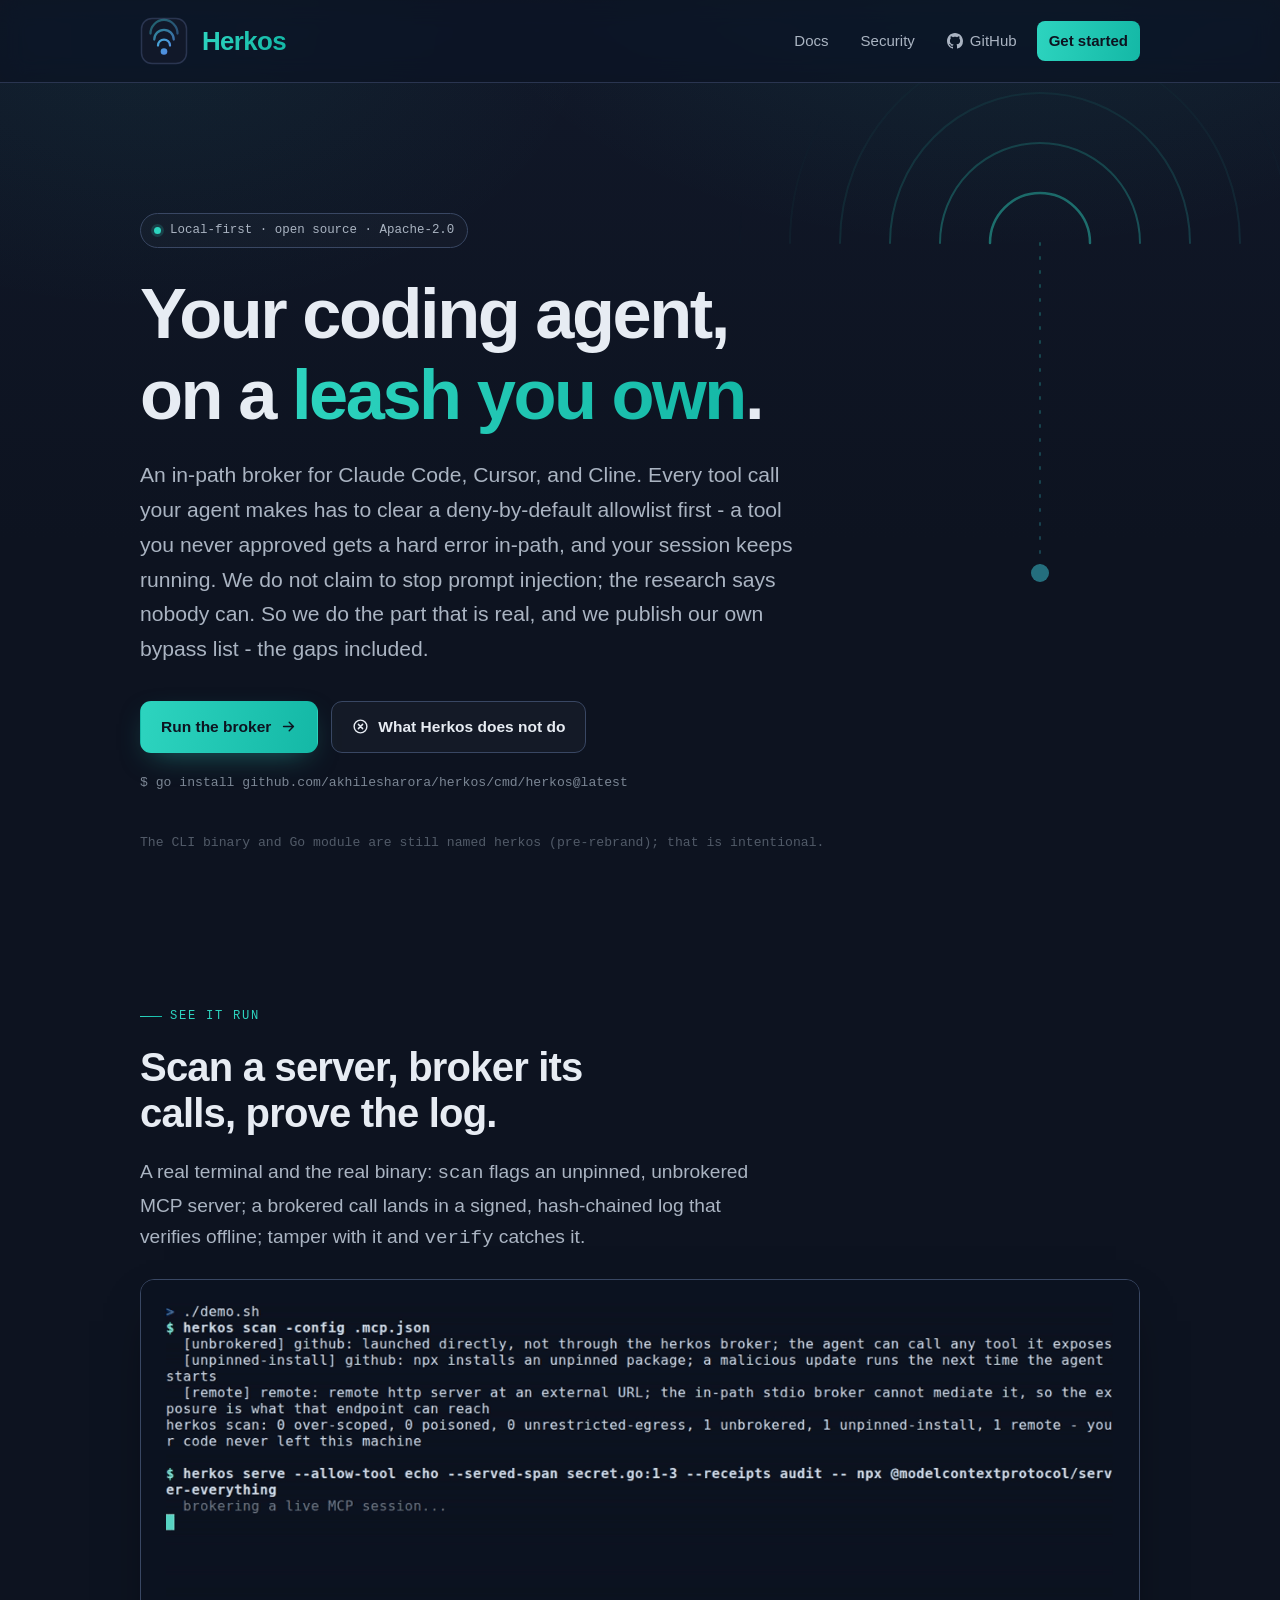
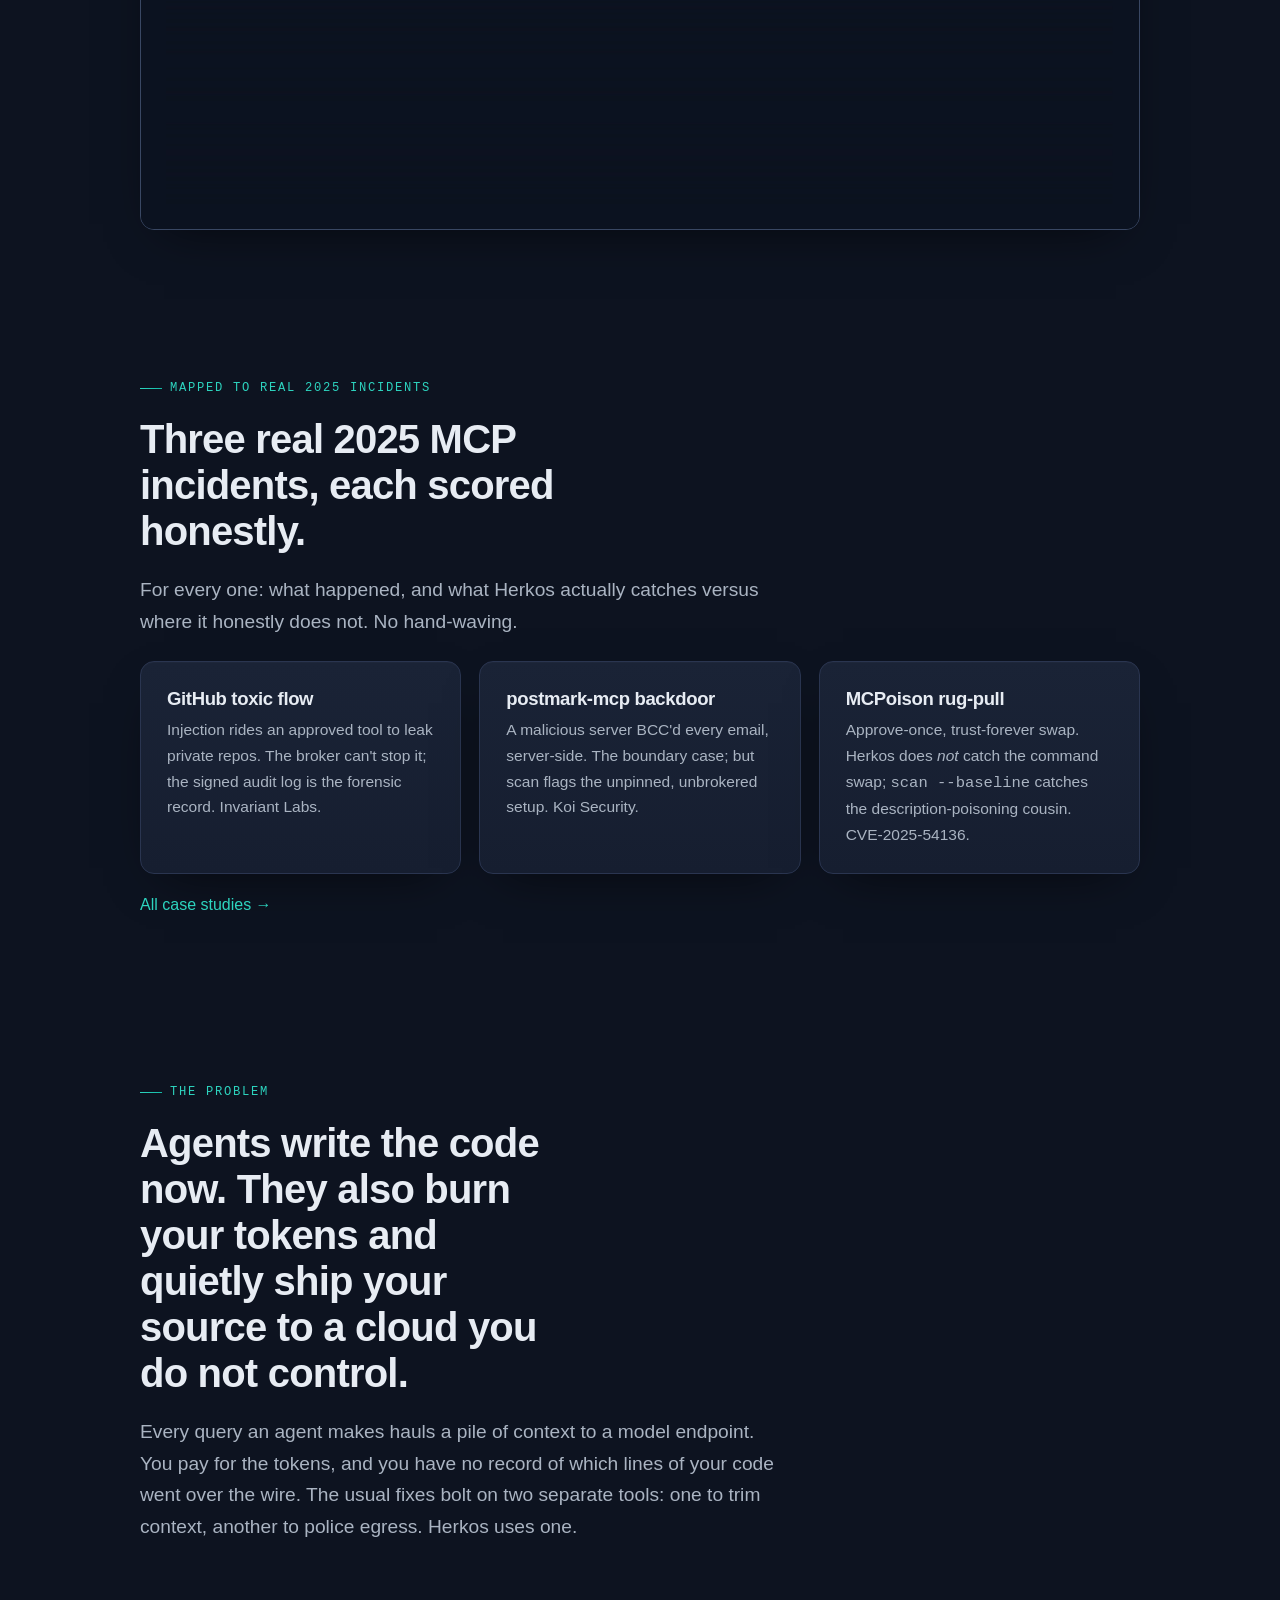
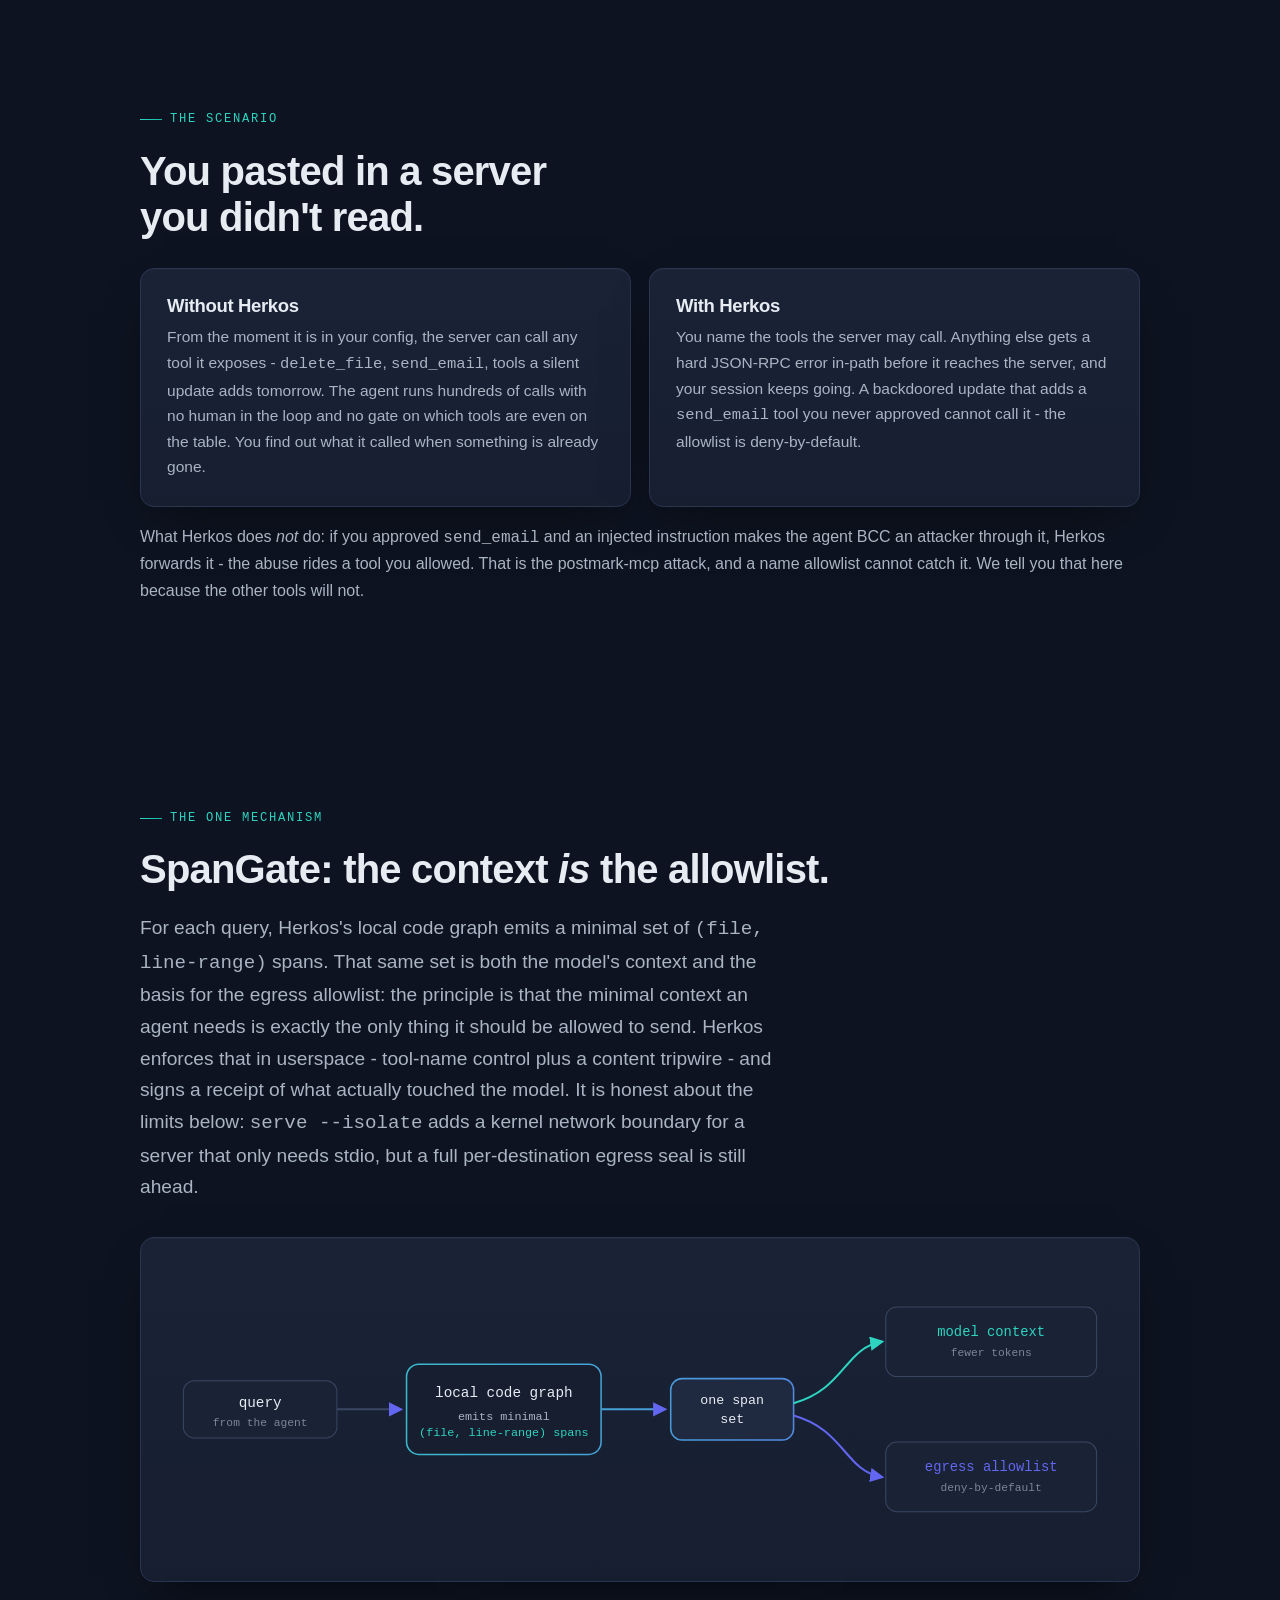
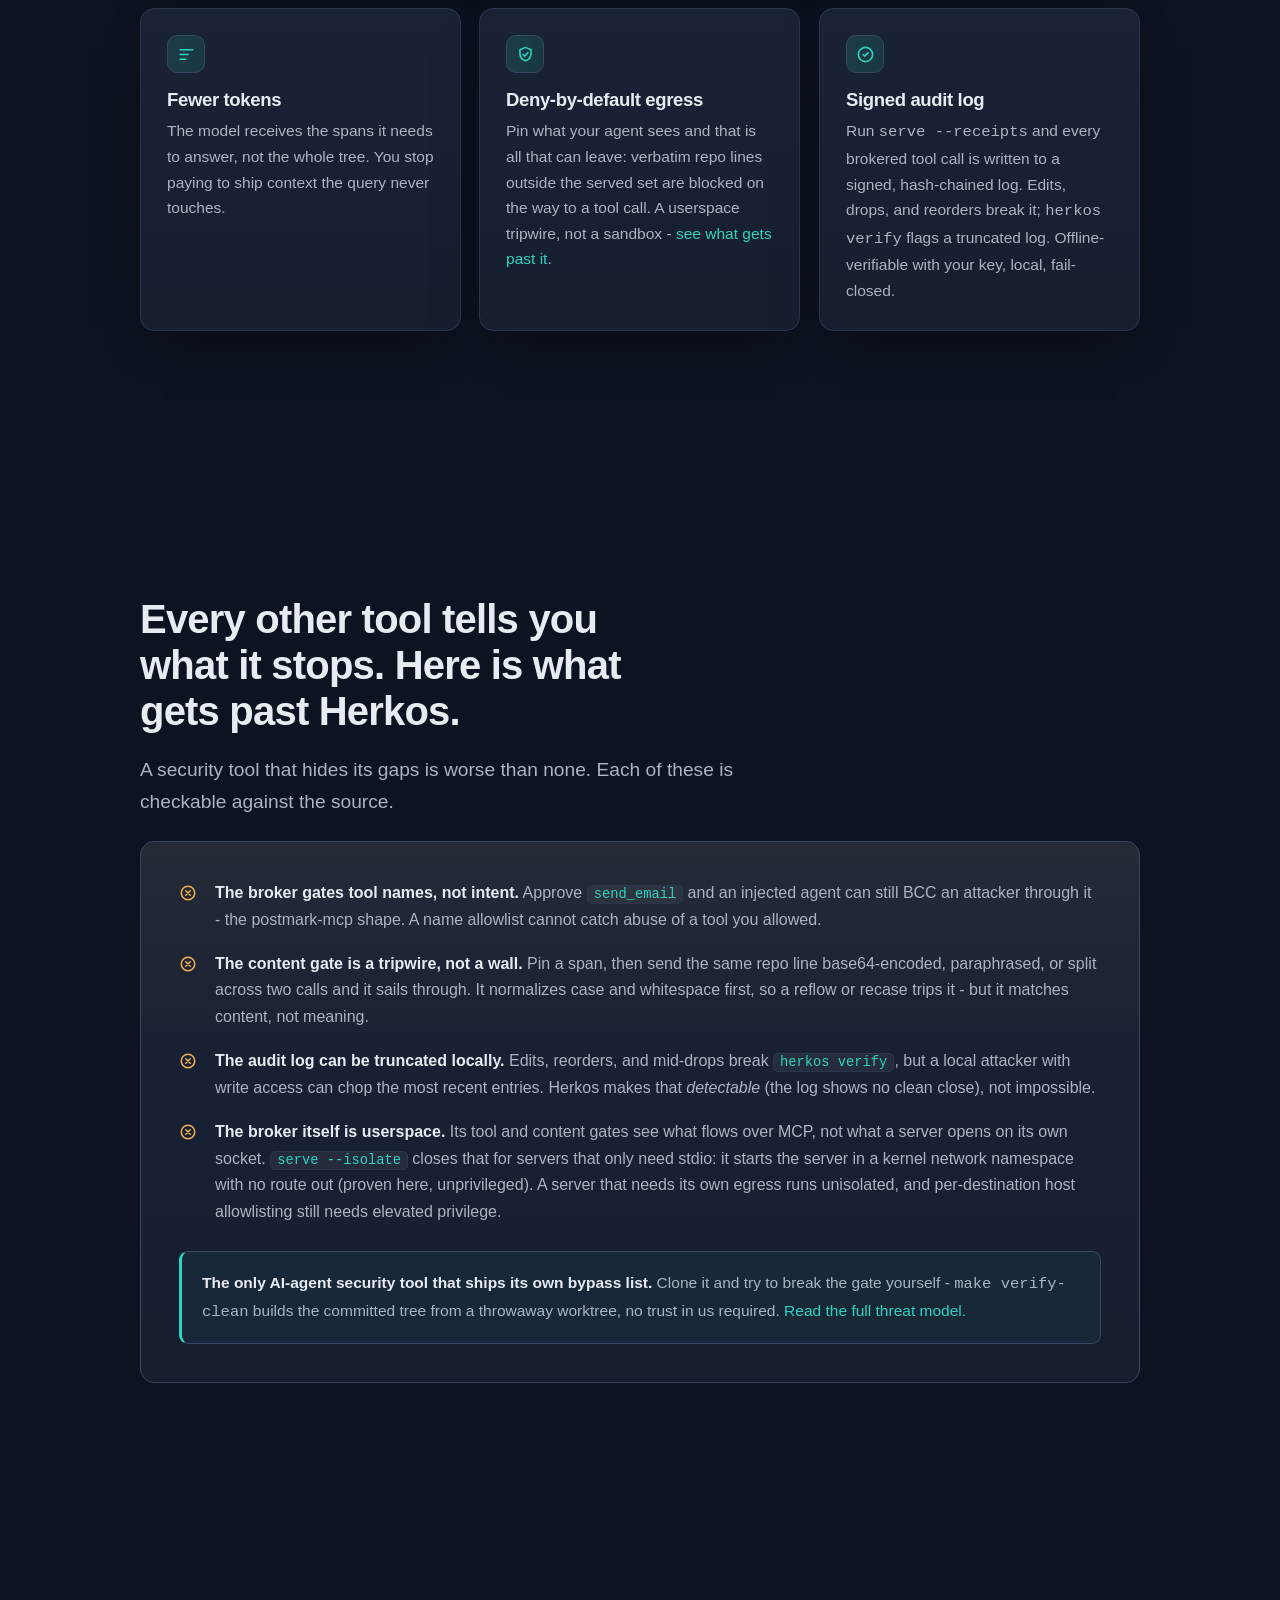
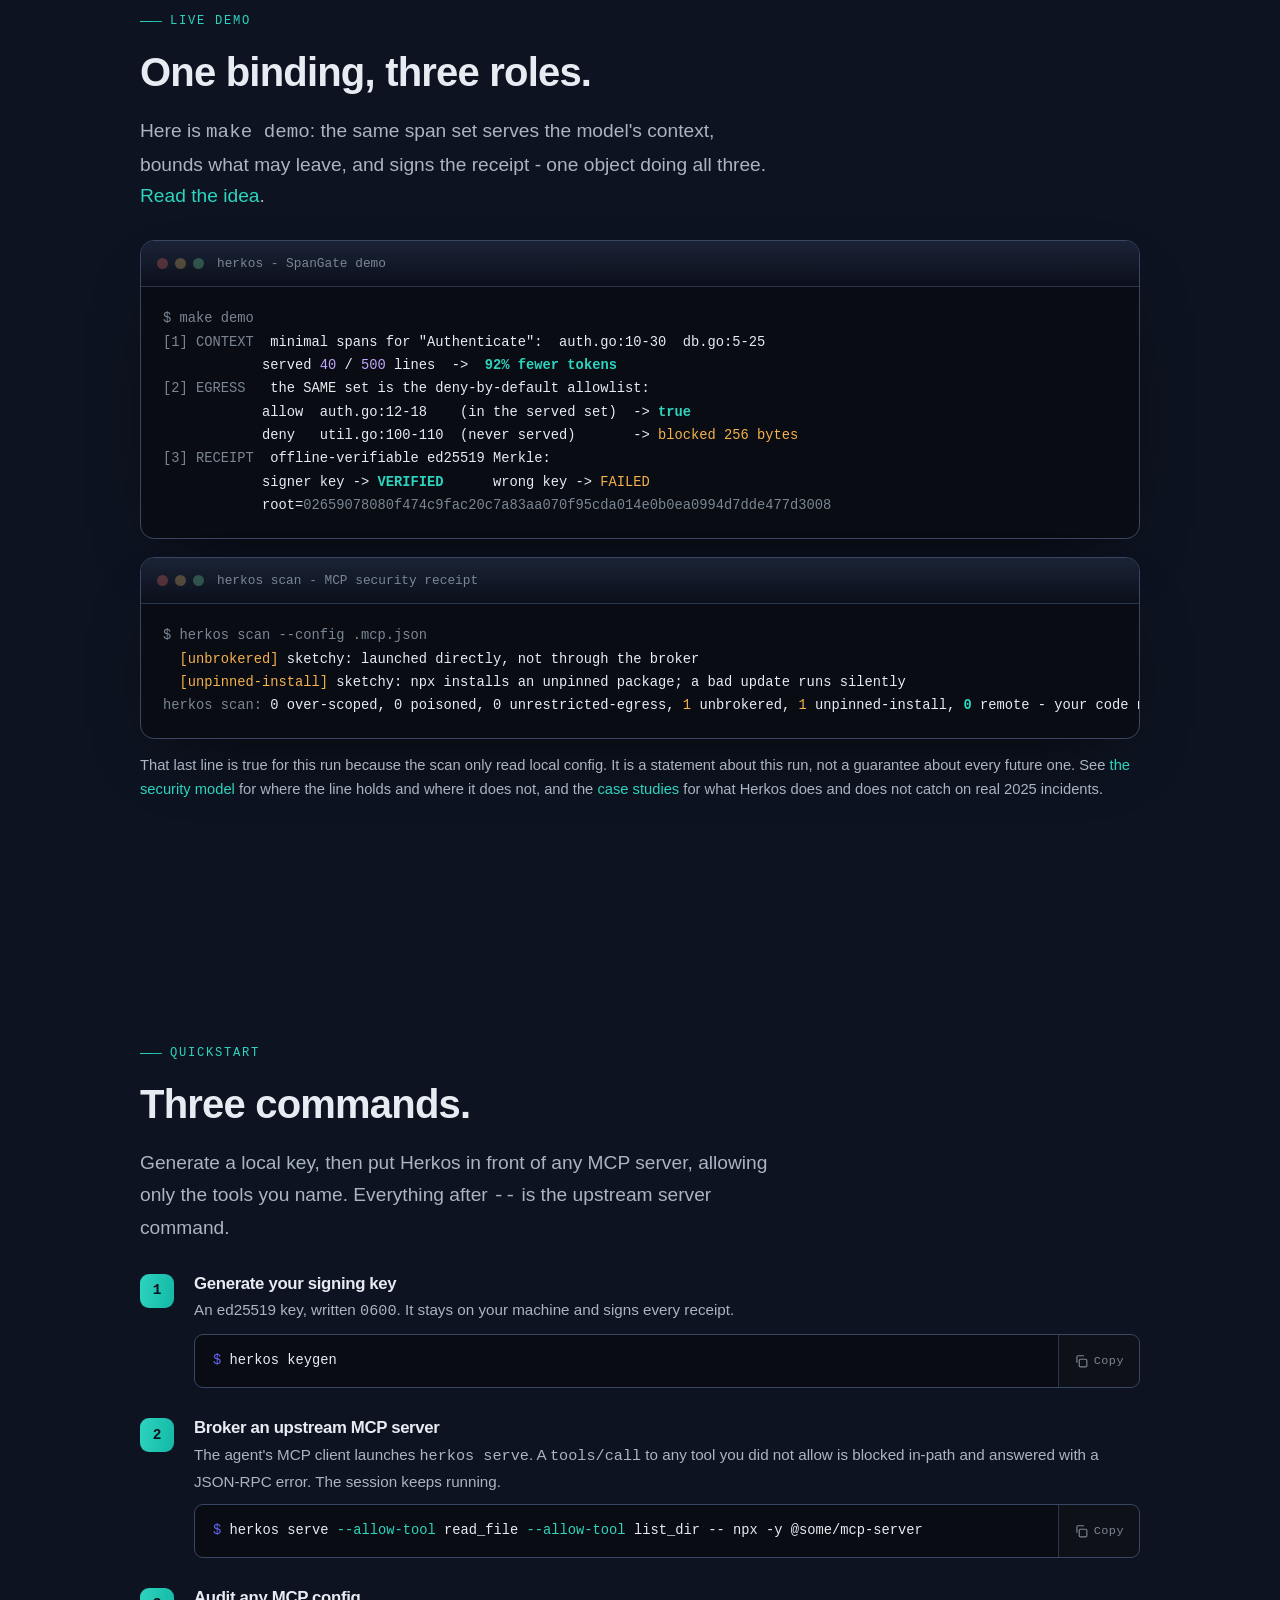
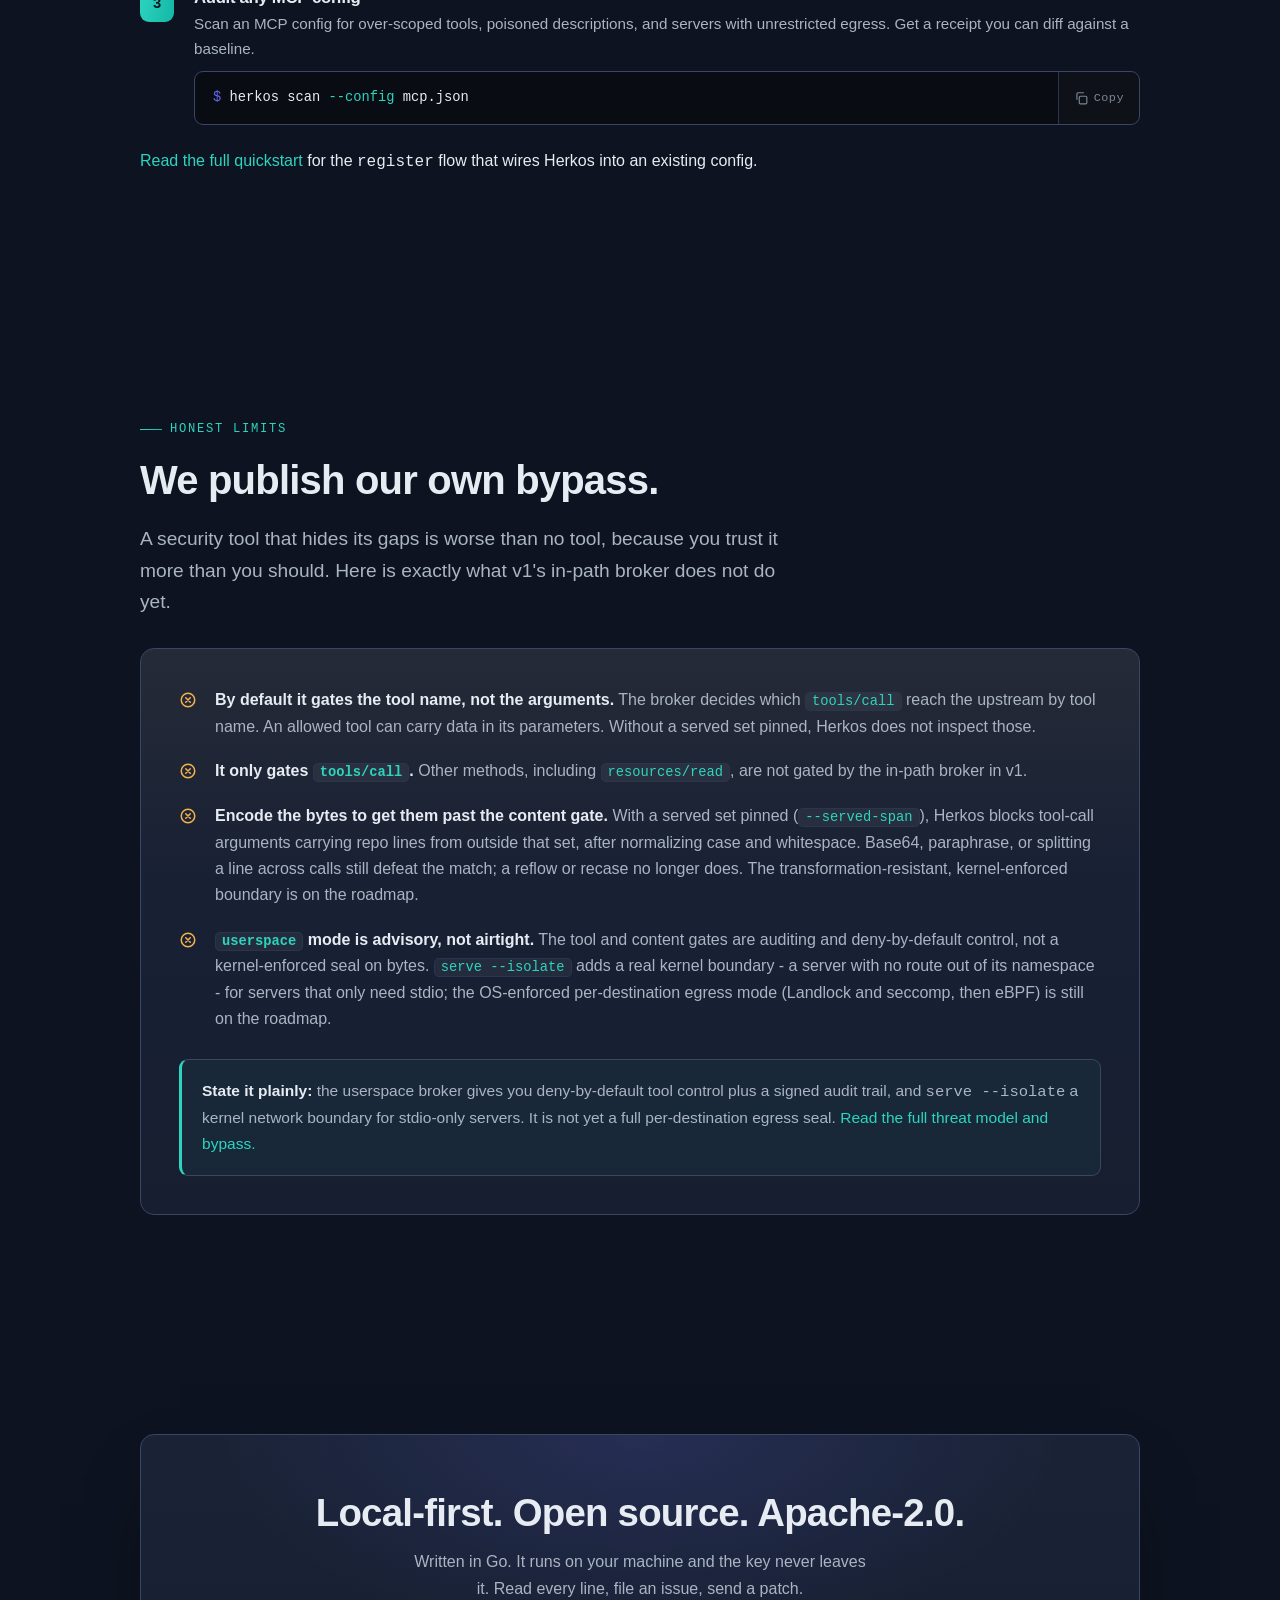
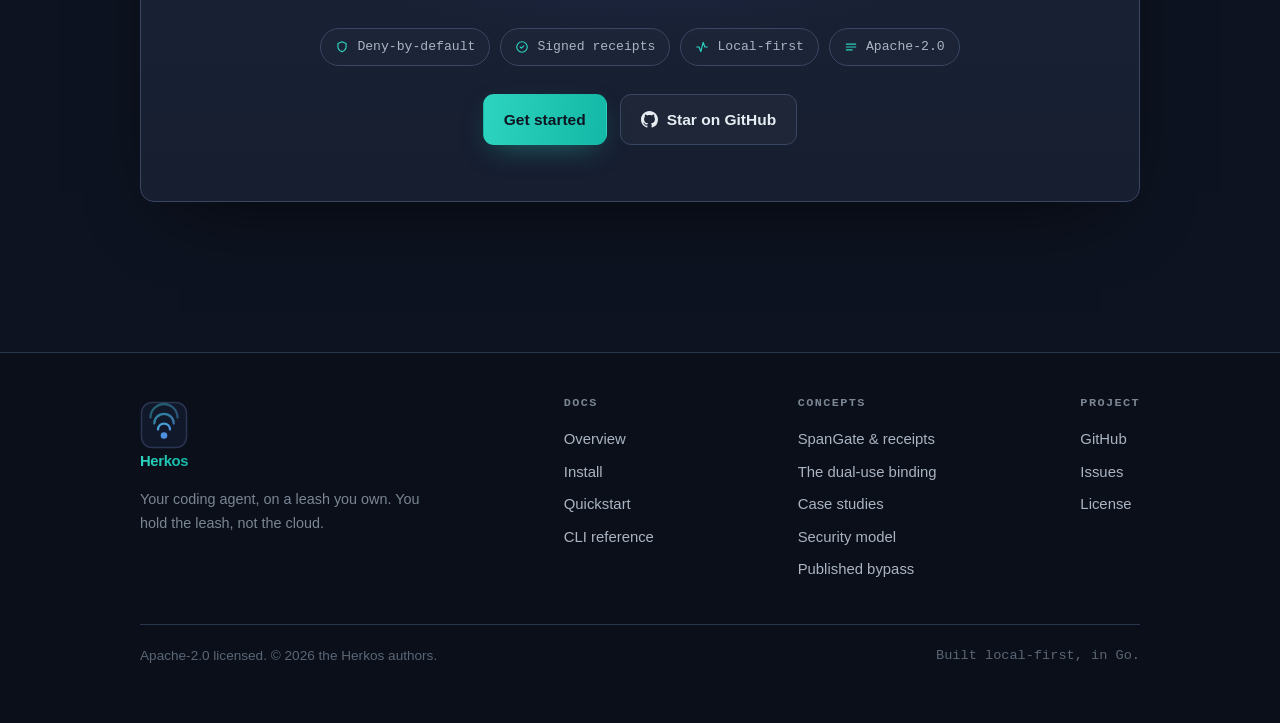
==== commit 7cd847dd: "docs: lead the site with the working broker" ====
--- a/site/index.html
+++ b/site/index.html
@@ -97,7 +97,7 @@
       <h2 class="reveal" data-d="1" style="max-width: 20ch;">Scan a server, broker its calls, prove the log.</h2>
       <p class="lede reveal" data-d="2" style="margin-top: 16px;">A real terminal and the real binary: <code class="mono">scan</code> flags an unpinned, unbrokered MCP server; a brokered call lands in a signed, hash-chained log that verifies offline; tamper with it and <code class="mono">verify</code> catches it.</p>
       <div class="reveal" data-d="2" style="margin-top: 24px; border:1px solid var(--line-2); border-radius: var(--radius); overflow:hidden; box-shadow: var(--shadow); background:#161e30;">
-        <img src="demo.gif" width="1200" height="660" loading="lazy" alt="herkos scan flags an unpinned, unbrokered server; herkos verify reports VERIFIED for a signed audit log and INCOMPLETE for a tampered one" style="display:block; width:100%; height:auto;">
+        <img src="demo.gif" width="1200" height="660" loading="lazy" alt="herkos scan flags an unbrokered, unpinned, remote MCP server; herkos serve brokers a real MCP server and blocks a non-allowlisted tool in-path; herkos verify reports VERIFIED for the signed context-bound receipt and FAILED when a byte is tampered" style="display:block; width:100%; height:auto;">
       </div>
     </div>
   </section>
@@ -253,7 +253,7 @@
           </li>
           <li>
             <svg class="x" viewBox="0 0 24 24" fill="none" stroke="currentColor" stroke-width="2" aria-hidden="true"><circle cx="12" cy="12" r="9"/><path d="M9 9l6 6M15 9l-6 6" stroke-linecap="round"/></svg>
-            <span><b>The content gate is a tripwire, not a wall.</b> Pin a span, then send the same repo line base64-encoded, reflowed, or split across two calls and it sails through. By design - it matches verbatim content only.</span>
+            <span><b>The content gate is a tripwire, not a wall.</b> Pin a span, then send the same repo line base64-encoded, paraphrased, or split across two calls and it sails through. It normalizes case and whitespace first, so a reflow or recase trips it - but it matches content, not meaning.</span>
           </li>
           <li>
             <svg class="x" viewBox="0 0 24 24" fill="none" stroke="currentColor" stroke-width="2" aria-hidden="true"><circle cx="12" cy="12" r="9"/><path d="M9 9l6 6M15 9l-6 6" stroke-linecap="round"/></svg>
@@ -385,7 +385,7 @@
           </li>
           <li>
             <svg class="x" viewBox="0 0 24 24" fill="none" stroke="currentColor" stroke-width="2" aria-hidden="true"><circle cx="12" cy="12" r="9"/><path d="M9 9l6 6M15 9l-6 6" stroke-linecap="round"/></svg>
-            <span><b>Encode the bytes to get them past the content gate.</b> With a served set pinned (<code>--served-span</code>), Herkos blocks tool-call arguments carrying <i>verbatim</i> repo lines from outside that set. Base64, paraphrase, reflowed whitespace, or splitting a line across calls all defeat a verbatim match. The transformation-resistant, kernel-enforced boundary is on the roadmap.</span>
+            <span><b>Encode the bytes to get them past the content gate.</b> With a served set pinned (<code>--served-span</code>), Herkos blocks tool-call arguments carrying repo lines from outside that set, after normalizing case and whitespace. Base64, paraphrase, or splitting a line across calls still defeat the match; a reflow or recase no longer does. The transformation-resistant, kernel-enforced boundary is on the roadmap.</span>
           </li>
           <li>
             <svg class="x" viewBox="0 0 24 24" fill="none" stroke="currentColor" stroke-width="2" aria-hidden="true"><circle cx="12" cy="12" r="9"/><path d="M9 9l6 6M15 9l-6 6" stroke-linecap="round"/></svg>
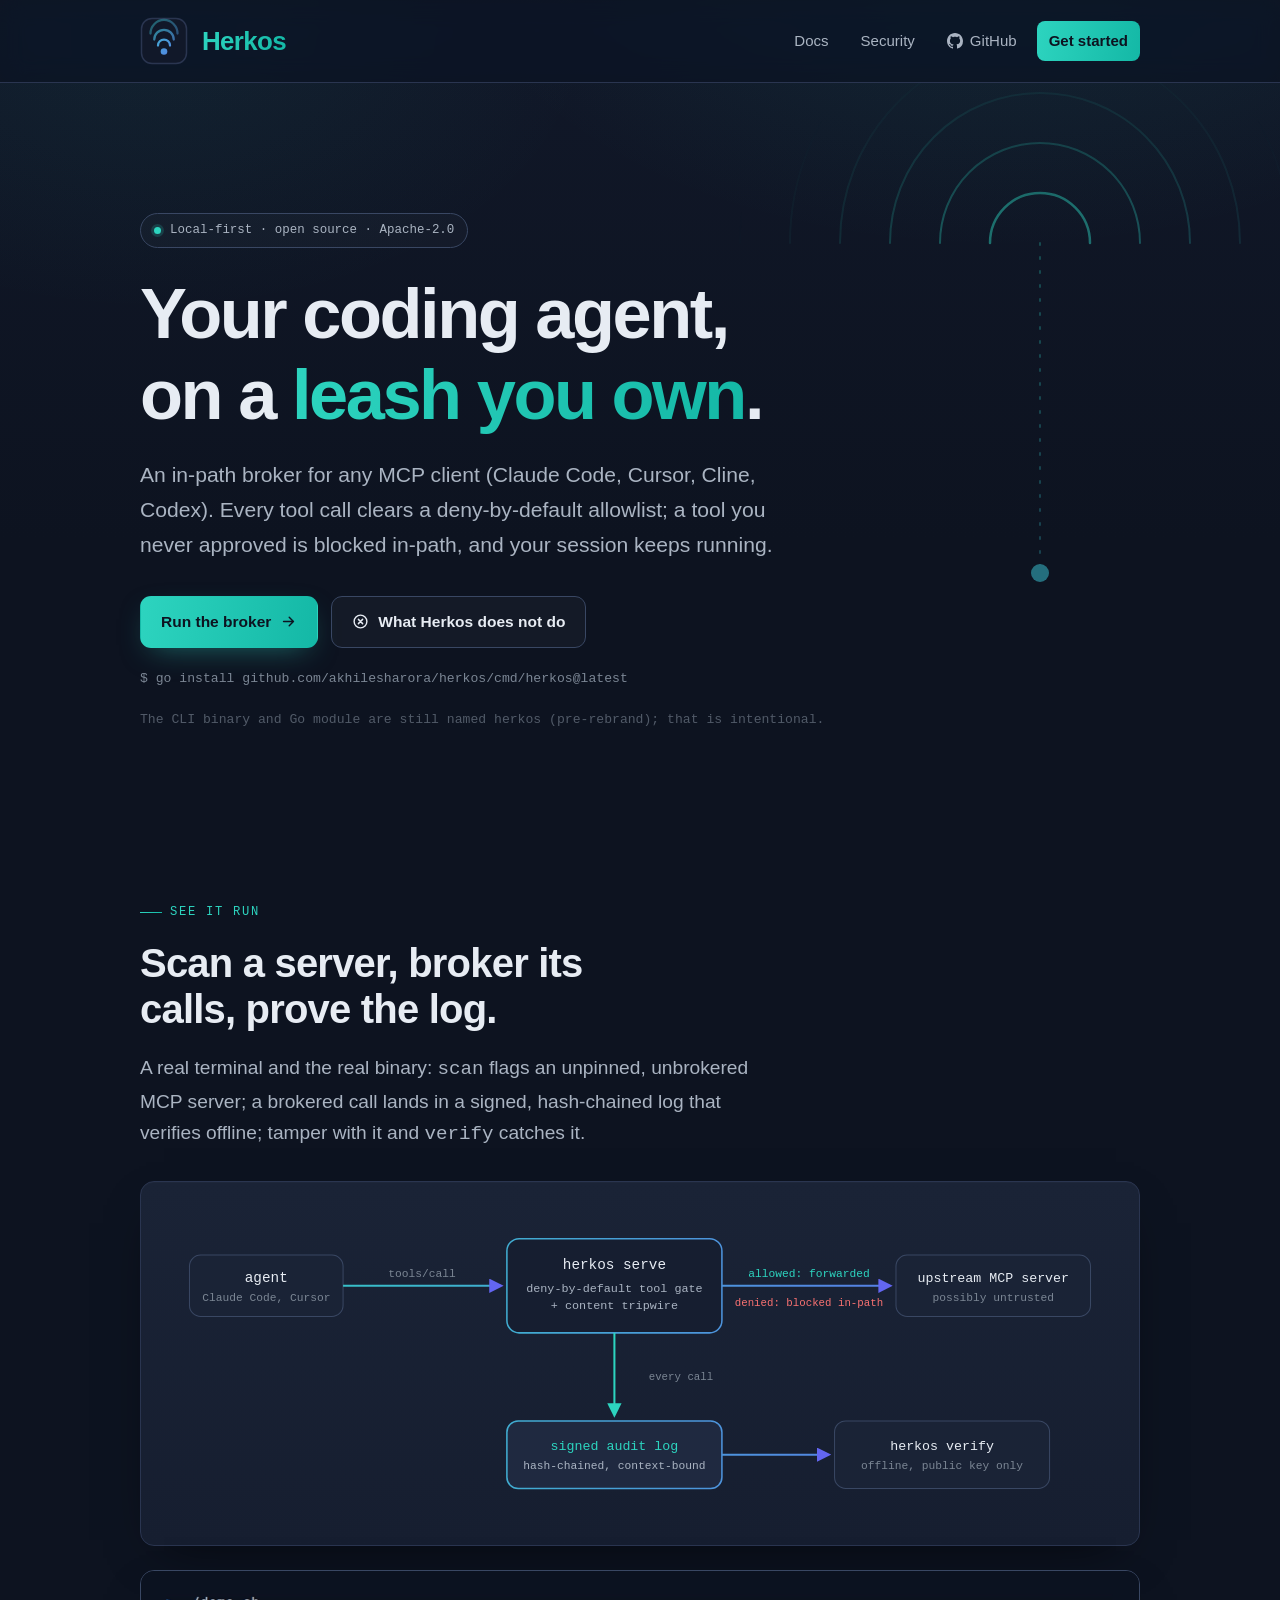
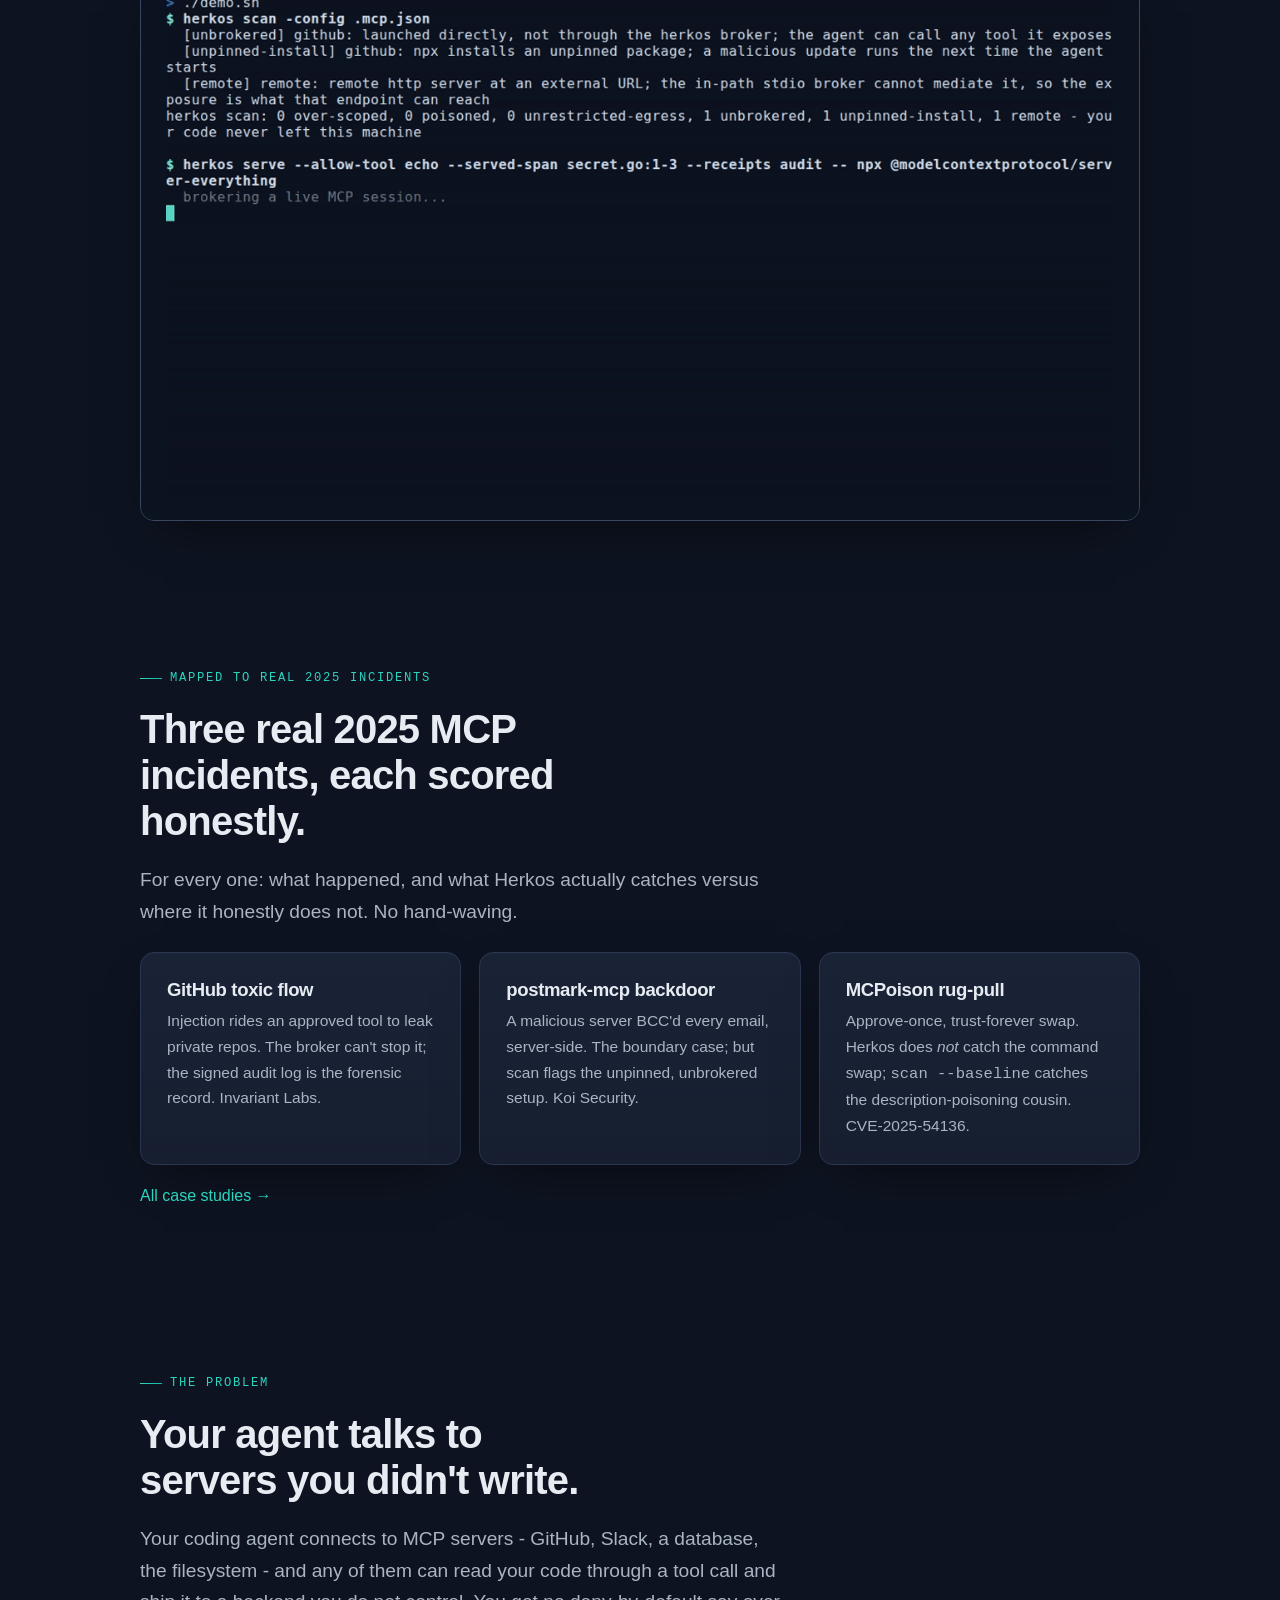
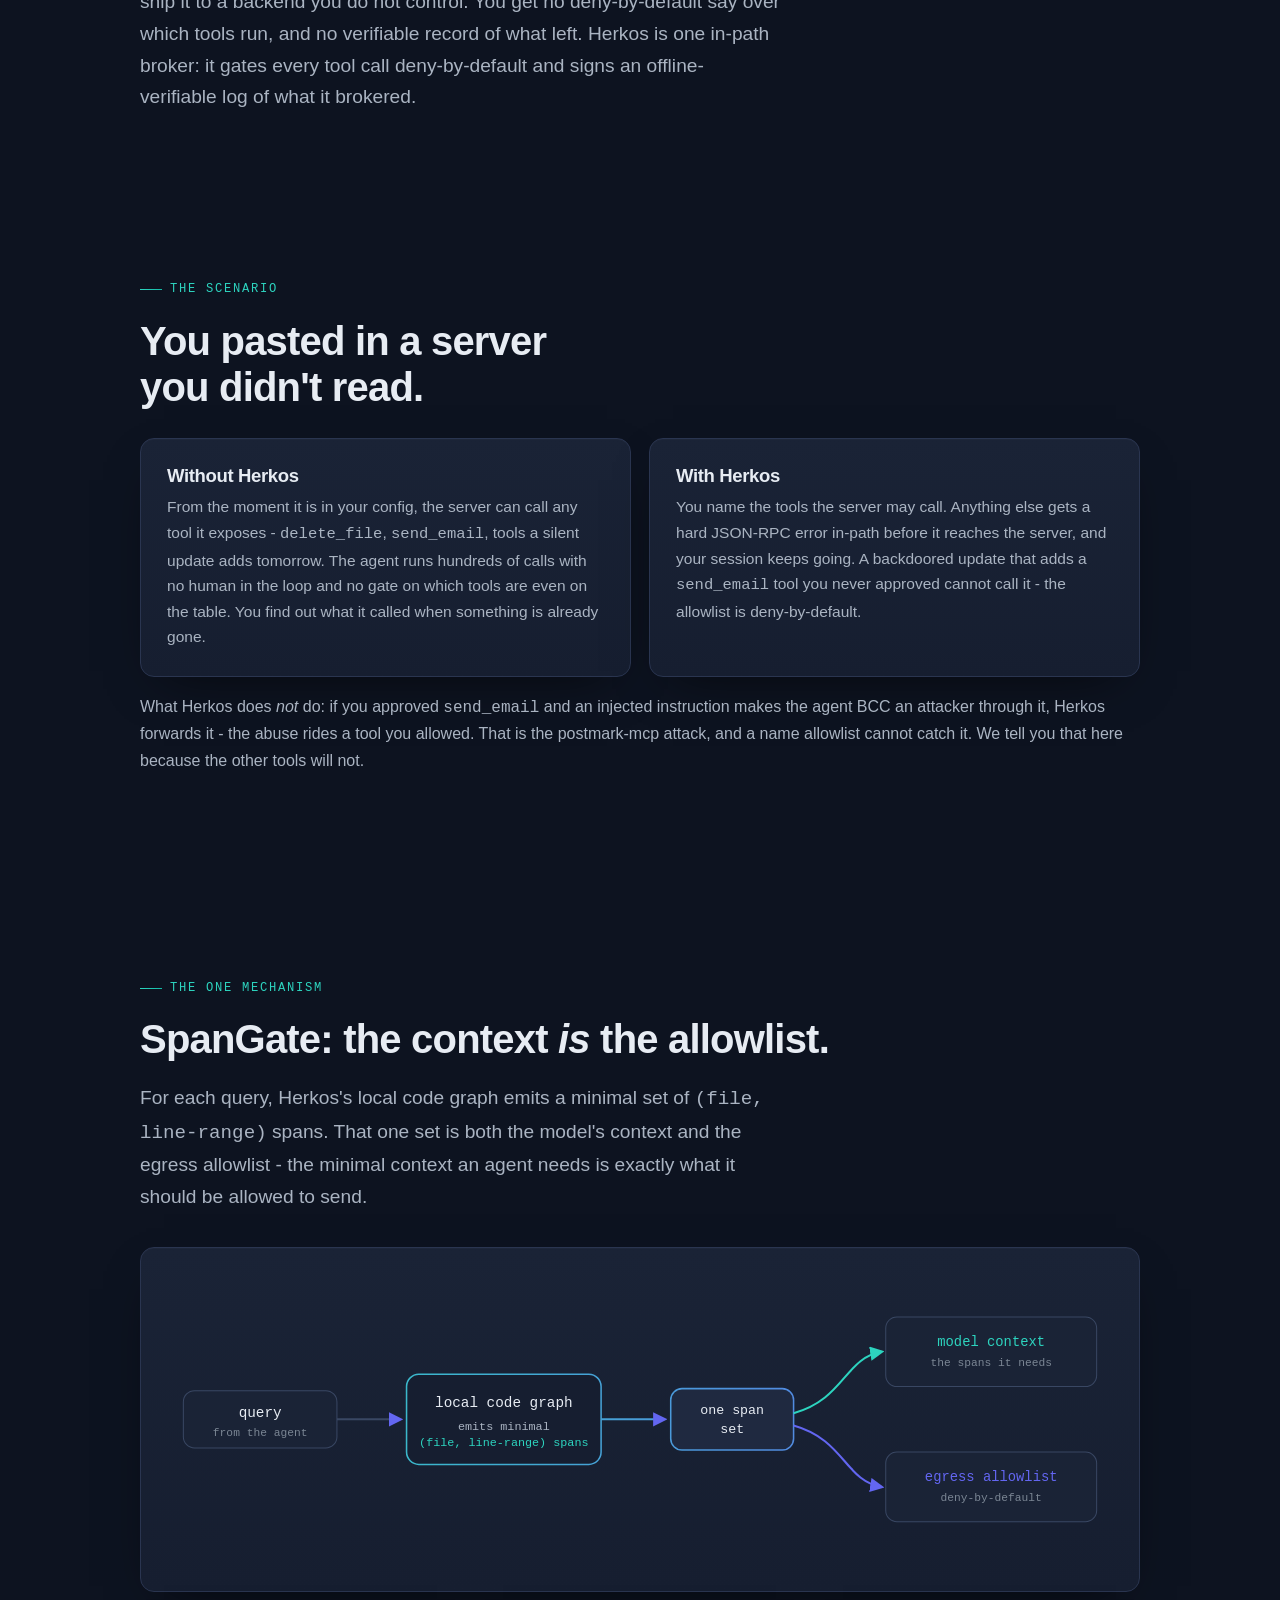
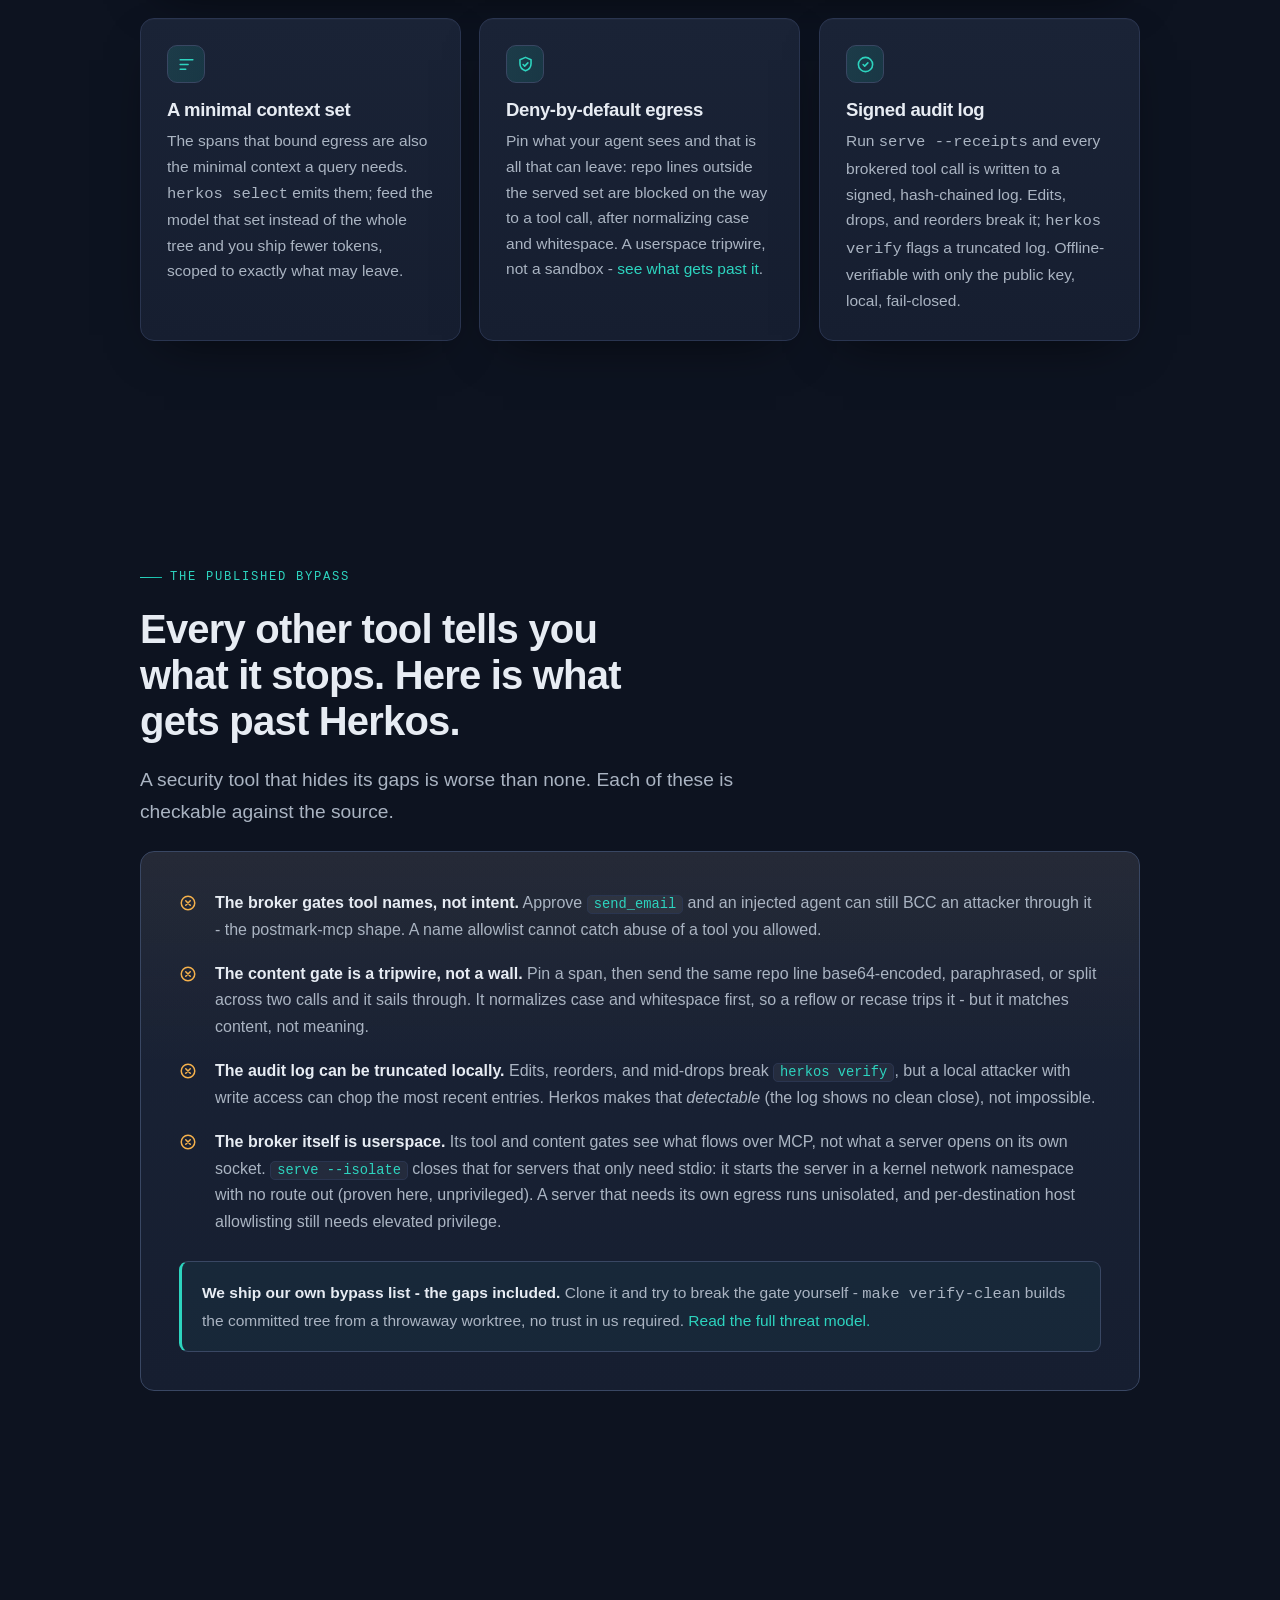
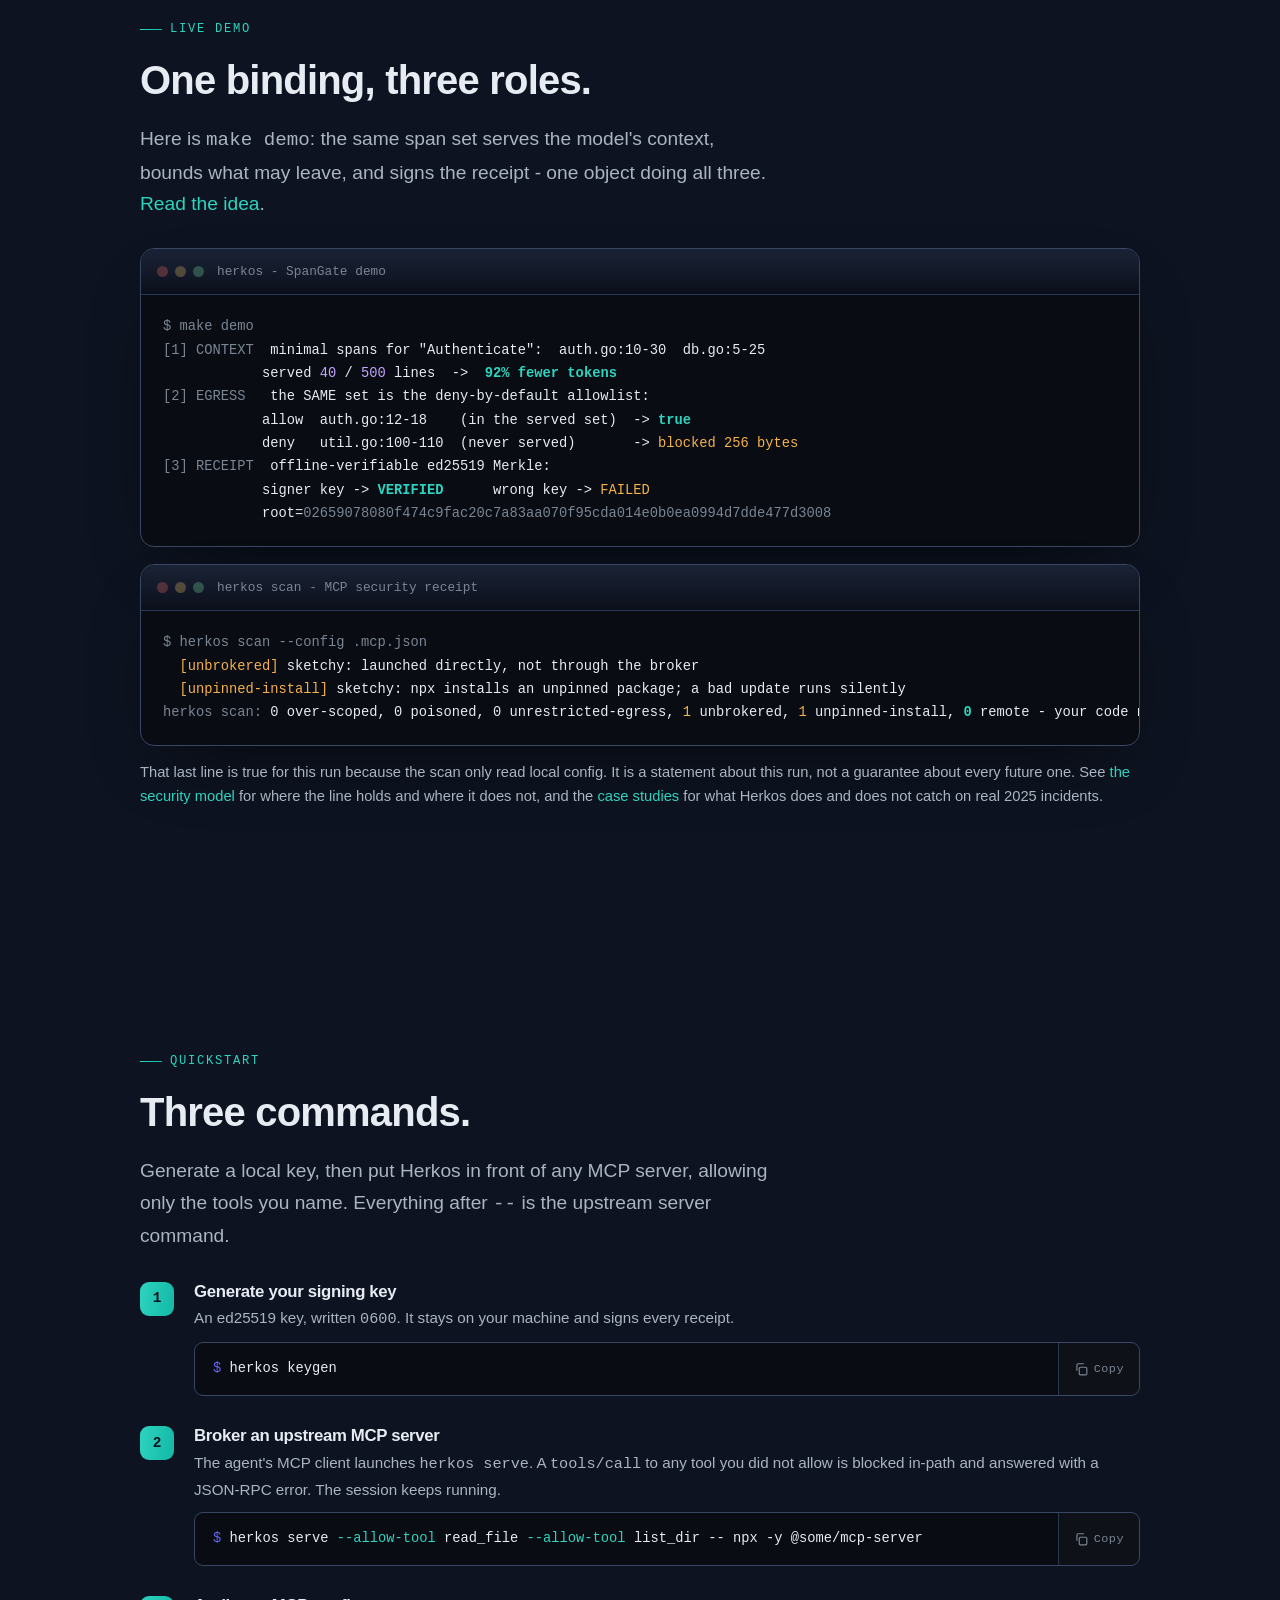
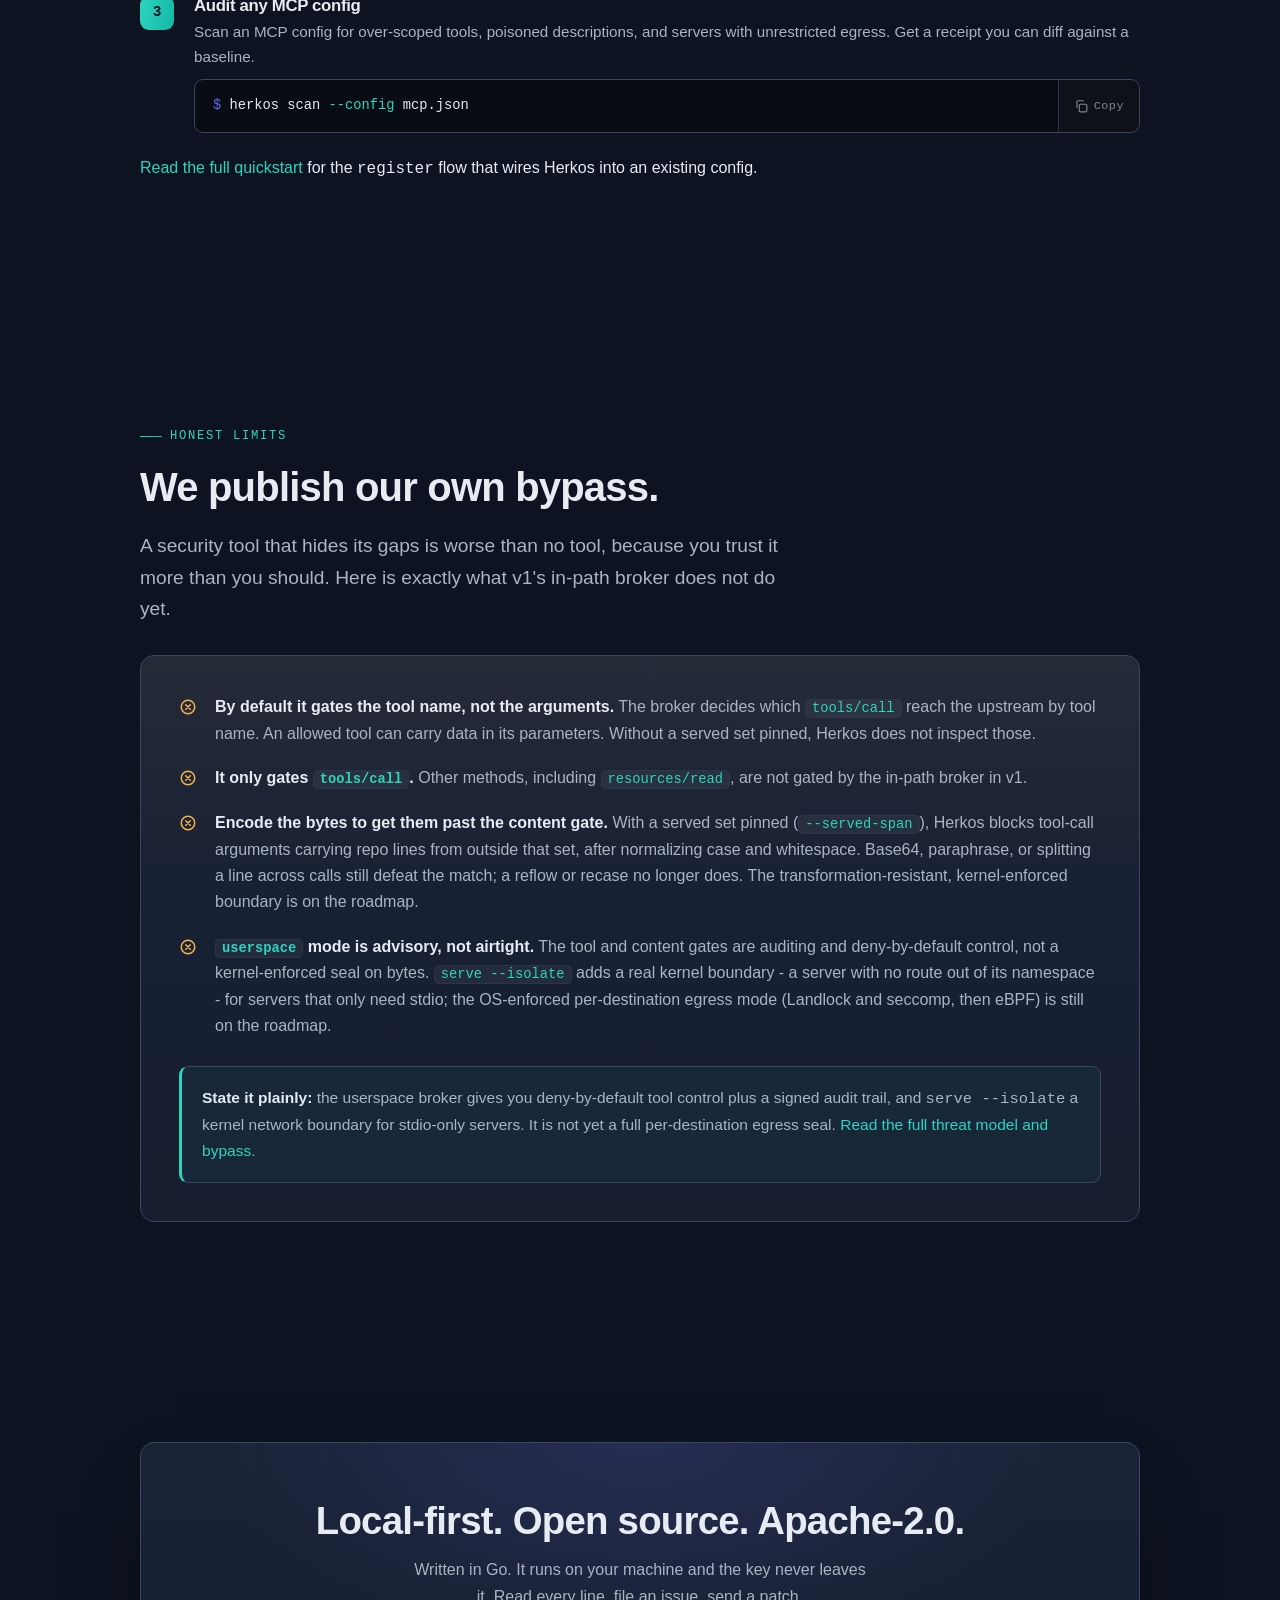
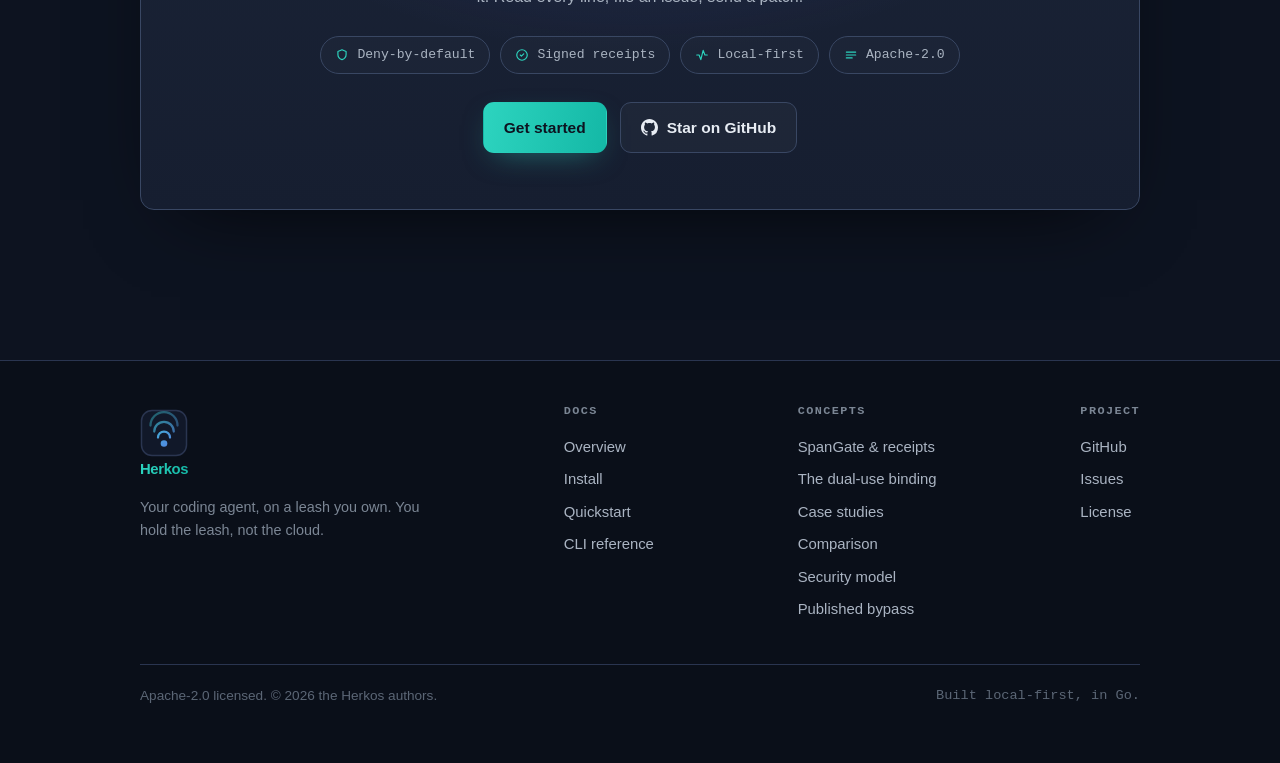
==== commit 08eaa2e6: "docs: tighten the site copy, add flow diagrams" ====
--- a/site/index.html
+++ b/site/index.html
@@ -4,13 +4,13 @@
 <meta charset="utf-8">
 <meta name="viewport" content="width=device-width, initial-scale=1">
 <title>Herkos - your coding agent, on a leash you own</title>
-<meta name="description" content="Local-first context and egress broker for AI coding agents. One mechanism, SpanGate, gives the model fewer tokens and gives you deny-by-default control over what leaves your machine. Every answer ships a signed receipt.">
+<meta name="description" content="Local-first, in-path MCP egress broker for AI coding agents. Deny-by-default control over which tools run and what leaves your machine, with a signed, offline-verifiable audit log of every brokered call.">
 <meta name="color-scheme" content="dark">
 <meta name="theme-color" content="#0d1320">
 <link rel="icon" href="favicon.svg" type="image/svg+xml">
 <meta property="og:type" content="website">
 <meta property="og:title" content="Herkos - your coding agent, on a leash you own">
-<meta property="og:description" content="Local-first context and egress broker for AI coding agents. One mechanism: fewer tokens and deny-by-default egress, with signed receipts.">
+<meta property="og:description" content="Local-first, in-path MCP egress broker for AI coding agents: deny-by-default tool control and a signed, offline-verifiable audit log of what your agent did.">
 <meta property="og:image" content="og.svg">
 <meta name="twitter:card" content="summary_large_image">
 <link rel="stylesheet" href="styles.css">
@@ -74,7 +74,7 @@
     <div class="wrap hero-inner">
       <span class="tag reveal"><span class="dot"></span> Local-first  ·  open source  ·  Apache-2.0</span>
       <h1 class="reveal" data-d="1"><span class="lead">Your coding agent,</span> on a <span class="grad-text">leash you own</span>.</h1>
-      <p class="sub reveal" data-d="2">An in-path broker for Claude Code, Cursor, and Cline. Every tool call your agent makes has to clear a deny-by-default allowlist first - a tool you never approved gets a hard error in-path, and your session keeps running. We do not claim to stop prompt injection; the research says nobody can. So we do the part that is real, and we publish our own bypass list - the gaps included.</p>
+      <p class="sub reveal" data-d="2">An in-path broker for any MCP client (Claude Code, Cursor, Cline, Codex). Every tool call clears a deny-by-default allowlist; a tool you never approved is blocked in-path, and your session keeps running.</p>
       <div class="cta-row reveal" data-d="3">
         <a class="btn btn-primary" href="docs/quickstart.html">
           Run the broker
@@ -96,6 +96,41 @@
       <span class="eyebrow reveal">See it run</span>
       <h2 class="reveal" data-d="1" style="max-width: 20ch;">Scan a server, broker its calls, prove the log.</h2>
       <p class="lede reveal" data-d="2" style="margin-top: 16px;">A real terminal and the real binary: <code class="mono">scan</code> flags an unpinned, unbrokered MCP server; a brokered call lands in a signed, hash-chained log that verifies offline; tamper with it and <code class="mono">verify</code> catches it.</p>
+      <div class="diagram reveal" data-d="2" style="margin-top: 30px;">
+        <svg viewBox="0 0 920 300" role="img" aria-label="Broker data path: the agent's tool calls pass through herkos serve, which gates them deny-by-default and forwards allowed calls to the upstream MCP server; every brokered call is written to a signed, hash-chained, context-bound audit log that herkos verify checks offline with only the public key.">
+          <defs>
+            <linearGradient id="bg2" x1="0" y1="0" x2="920" y2="0" gradientUnits="userSpaceOnUse">
+              <stop offset="0" stop-color="#2dd4bf"/><stop offset="1" stop-color="#6366f1"/>
+            </linearGradient>
+            <marker id="ba" viewBox="0 0 10 10" refX="8" refY="5" markerWidth="7" markerHeight="7" orient="auto-start-reverse"><path d="M0 0L10 5L0 10z" fill="#6366f1"/></marker>
+            <marker id="bat" viewBox="0 0 10 10" refX="8" refY="5" markerWidth="7" markerHeight="7" orient="auto-start-reverse"><path d="M0 0L10 5L0 10z" fill="#2dd4bf"/></marker>
+          </defs>
+          <g><rect x="20" y="44" width="150" height="60" rx="11" fill="#1a2336" stroke="#394763"/>
+            <text x="95" y="70" text-anchor="middle" font-family="ui-monospace, monospace" font-size="14" fill="#e7ecf3">agent</text>
+            <text x="95" y="89" text-anchor="middle" font-family="ui-monospace, monospace" font-size="11" fill="#7b8694">Claude Code, Cursor</text></g>
+          <g><rect x="330" y="28" width="210" height="92" rx="12" fill="#161e30" stroke="url(#bg2)" stroke-width="1.5"/>
+            <text x="435" y="58" text-anchor="middle" font-family="ui-monospace, monospace" font-size="14" fill="#e7ecf3">herkos serve</text>
+            <text x="435" y="80" text-anchor="middle" font-family="ui-monospace, monospace" font-size="11.5" fill="#aab4c2">deny-by-default tool gate</text>
+            <text x="435" y="97" text-anchor="middle" font-family="ui-monospace, monospace" font-size="11.5" fill="#aab4c2">+ content tripwire</text></g>
+          <g><rect x="710" y="44" width="190" height="60" rx="11" fill="#1a2336" stroke="#394763"/>
+            <text x="805" y="70" text-anchor="middle" font-family="ui-monospace, monospace" font-size="13" fill="#e7ecf3">upstream MCP server</text>
+            <text x="805" y="89" text-anchor="middle" font-family="ui-monospace, monospace" font-size="11" fill="#7b8694">possibly untrusted</text></g>
+          <g><rect x="330" y="206" width="210" height="66" rx="11" fill="#1f2940" stroke="url(#bg2)" stroke-width="1.5"/>
+            <text x="435" y="234" text-anchor="middle" font-family="ui-monospace, monospace" font-size="13" fill="#2dd4bf">signed audit log</text>
+            <text x="435" y="253" text-anchor="middle" font-family="ui-monospace, monospace" font-size="11" fill="#aab4c2">hash-chained, context-bound</text></g>
+          <g><rect x="650" y="206" width="210" height="66" rx="11" fill="#1a2336" stroke="#394763"/>
+            <text x="755" y="234" text-anchor="middle" font-family="ui-monospace, monospace" font-size="13" fill="#e7ecf3">herkos verify</text>
+            <text x="755" y="253" text-anchor="middle" font-family="ui-monospace, monospace" font-size="11" fill="#7b8694">offline, public key only</text></g>
+          <line x1="170" y1="74" x2="324" y2="74" stroke="url(#bg2)" stroke-width="2" marker-end="url(#ba)"/>
+          <text x="247" y="65" text-anchor="middle" font-family="ui-monospace, monospace" font-size="11" fill="#7b8694">tools/call</text>
+          <line x1="540" y1="74" x2="704" y2="74" stroke="url(#bg2)" stroke-width="2" marker-end="url(#ba)"/>
+          <text x="625" y="65" text-anchor="middle" font-family="ui-monospace, monospace" font-size="11" fill="#2dd4bf">allowed: forwarded</text>
+          <text x="625" y="94" text-anchor="middle" font-family="ui-monospace, monospace" font-size="10.5" fill="#f87171">denied: blocked in-path</text>
+          <line x1="435" y1="120" x2="435" y2="200" stroke="#2dd4bf" stroke-width="2" marker-end="url(#bat)"/>
+          <text x="500" y="166" text-anchor="middle" font-family="ui-monospace, monospace" font-size="10.5" fill="#7b8694">every call</text>
+          <line x1="540" y1="239" x2="644" y2="239" stroke="url(#bg2)" stroke-width="2" marker-end="url(#ba)"/>
+        </svg>
+      </div>
       <div class="reveal" data-d="2" style="margin-top: 24px; border:1px solid var(--line-2); border-radius: var(--radius); overflow:hidden; box-shadow: var(--shadow); background:#161e30;">
         <img src="demo.gif" width="1200" height="660" loading="lazy" alt="herkos scan flags an unbrokered, unpinned, remote MCP server; herkos serve brokers a real MCP server and blocks a non-allowlisted tool in-path; herkos verify reports VERIFIED for the signed context-bound receipt and FAILED when a byte is tampered" style="display:block; width:100%; height:auto;">
       </div>
@@ -130,8 +165,8 @@
   <section class="section section-tight" id="problem">
     <div class="wrap">
       <span class="eyebrow reveal">The problem</span>
-      <h2 class="reveal" data-d="1" style="max-width: 18ch;">Agents write the code now. They also burn your tokens and quietly ship your source to a cloud you do not control.</h2>
-      <p class="lede reveal" data-d="2" style="margin-top: 18px;">Every query an agent makes hauls a pile of context to a model endpoint. You pay for the tokens, and you have no record of which lines of your code went over the wire. The usual fixes bolt on two separate tools: one to trim context, another to police egress. Herkos uses one.</p>
+      <h2 class="reveal" data-d="1" style="max-width: 20ch;">Your agent talks to servers you didn't write.</h2>
+      <p class="lede reveal" data-d="2" style="margin-top: 18px;">Your coding agent connects to MCP servers - GitHub, Slack, a database, the filesystem - and any of them can read your code through a tool call and ship it to a backend you do not control. You get no deny-by-default say over which tools run, and no verifiable record of what left. Herkos is one in-path broker: it gates every tool call deny-by-default and signs an offline-verifiable log of what it brokered.</p>
     </div>
   </section>
 
@@ -159,7 +194,7 @@
     <div class="wrap">
       <span class="eyebrow reveal">The one mechanism</span>
       <h2 class="reveal" data-d="1">SpanGate: the context <em>is</em> the allowlist.</h2>
-      <p class="lede reveal" data-d="2">For each query, Herkos's local code graph emits a minimal set of <code class="mono">(file, line-range)</code> spans. That same set is both the model's context and the basis for the egress allowlist: the principle is that the minimal context an agent needs is exactly the only thing it should be allowed to send. Herkos enforces that in userspace - tool-name control plus a content tripwire - and signs a receipt of what actually touched the model. It is honest about the limits below: <code class="mono">serve --isolate</code> adds a kernel network boundary for a server that only needs stdio, but a full per-destination egress seal is still ahead.</p>
+      <p class="lede reveal" data-d="2">For each query, Herkos's local code graph emits a minimal set of <code class="mono">(file, line-range)</code> spans. That one set is both the model's context and the egress allowlist - the minimal context an agent needs is exactly what it should be allowed to send.</p>
 
       <div class="diagram reveal" data-d="2" style="margin-top: 34px;">
         <svg viewBox="0 0 920 280" role="img" aria-label="SpanGate diagram: a query goes to the local code graph, which emits a minimal span set; that one set becomes both the model context and the egress allowlist.">
@@ -201,7 +236,7 @@
           <g>
             <rect x="700" y="40" width="206" height="68" rx="11" fill="#1a2336" stroke="#394763"/>
             <text x="803" y="68" text-anchor="middle" font-family="ui-monospace, monospace" font-size="13.5" fill="#2dd4bf">model context</text>
-            <text x="803" y="88" text-anchor="middle" font-family="ui-monospace, monospace" font-size="11" fill="#7b8694">fewer tokens</text>
+            <text x="803" y="88" text-anchor="middle" font-family="ui-monospace, monospace" font-size="11" fill="#7b8694">the spans it needs</text>
           </g>
 
           <!-- egress out -->
@@ -222,18 +257,18 @@
       <div class="grid grid-3" style="margin-top: 26px;">
         <div class="card reveal">
           <div class="ic"><svg viewBox="0 0 24 24" fill="none" stroke="currentColor" stroke-width="2" aria-hidden="true"><path d="M4 6h16M4 12h10M4 18h7" stroke-linecap="round"/></svg></div>
-          <h3>Fewer tokens</h3>
-          <p>The model receives the spans it needs to answer, not the whole tree. You stop paying to ship context the query never touches.</p>
+          <h3>A minimal context set</h3>
+          <p>The spans that bound egress are also the minimal context a query needs. <code class="mono">herkos select</code> emits them; feed the model that set instead of the whole tree and you ship fewer tokens, scoped to exactly what may leave.</p>
         </div>
         <div class="card reveal" data-d="1">
           <div class="ic"><svg viewBox="0 0 24 24" fill="none" stroke="currentColor" stroke-width="2" aria-hidden="true"><path d="M12 3l7 3v5c0 4.5-3 7.5-7 9-4-1.5-7-4.5-7-9V6l7-3z" stroke-linejoin="round"/><path d="M9 12l2 2 4-4" stroke-linecap="round" stroke-linejoin="round"/></svg></div>
           <h3>Deny-by-default egress</h3>
-          <p>Pin what your agent sees and that is all that can leave: verbatim repo lines outside the served set are blocked on the way to a tool call. A userspace tripwire, not a sandbox - <a href="docs/security.html#bypass">see what gets past it</a>.</p>
+          <p>Pin what your agent sees and that is all that can leave: repo lines outside the served set are blocked on the way to a tool call, after normalizing case and whitespace. A userspace tripwire, not a sandbox - <a href="docs/security.html#bypass">see what gets past it</a>.</p>
         </div>
         <div class="card reveal" data-d="2">
           <div class="ic"><svg viewBox="0 0 24 24" fill="none" stroke="currentColor" stroke-width="2" aria-hidden="true"><path d="M9 12l2 2 4-4" stroke-linecap="round" stroke-linejoin="round"/><circle cx="12" cy="12" r="9"/></svg></div>
           <h3>Signed audit log</h3>
-          <p>Run <code class="mono">serve --receipts</code> and every brokered tool call is written to a signed, hash-chained log. Edits, drops, and reorders break it; <code class="mono">herkos verify</code> flags a truncated log. Offline-verifiable with your key, local, fail-closed.</p>
+          <p>Run <code class="mono">serve --receipts</code> and every brokered tool call is written to a signed, hash-chained log. Edits, drops, and reorders break it; <code class="mono">herkos verify</code> flags a truncated log. Offline-verifiable with only the public key, local, fail-closed.</p>
         </div>
       </div>
     </div>
@@ -265,7 +300,7 @@
           </li>
         </ul>
         <div class="callout">
-          <b>The only AI-agent security tool that ships its own bypass list.</b> Clone it and try to break the gate yourself - <code class="mono">make verify-clean</code> builds the committed tree from a throwaway worktree, no trust in us required. <a href="docs/security.html#bypass">Read the full threat model.</a>
+          <b>We ship our own bypass list - the gaps included.</b> Clone it and try to break the gate yourself - <code class="mono">make verify-clean</code> builds the committed tree from a throwaway worktree, no trust in us required. <a href="docs/security.html#bypass">Read the full threat model.</a>
         </div>
       </div>
     </div>
@@ -457,6 +492,7 @@
       <a href="docs/concepts.html">SpanGate &amp; receipts</a>
       <a href="docs/dual-use-binding.html">The dual-use binding</a>
       <a href="docs/case-studies.html">Case studies</a>
+      <a href="docs/comparison.html">Comparison</a>
       <a href="docs/security.html">Security model</a>
       <a href="docs/security.html#bypass">Published bypass</a>
     </div>
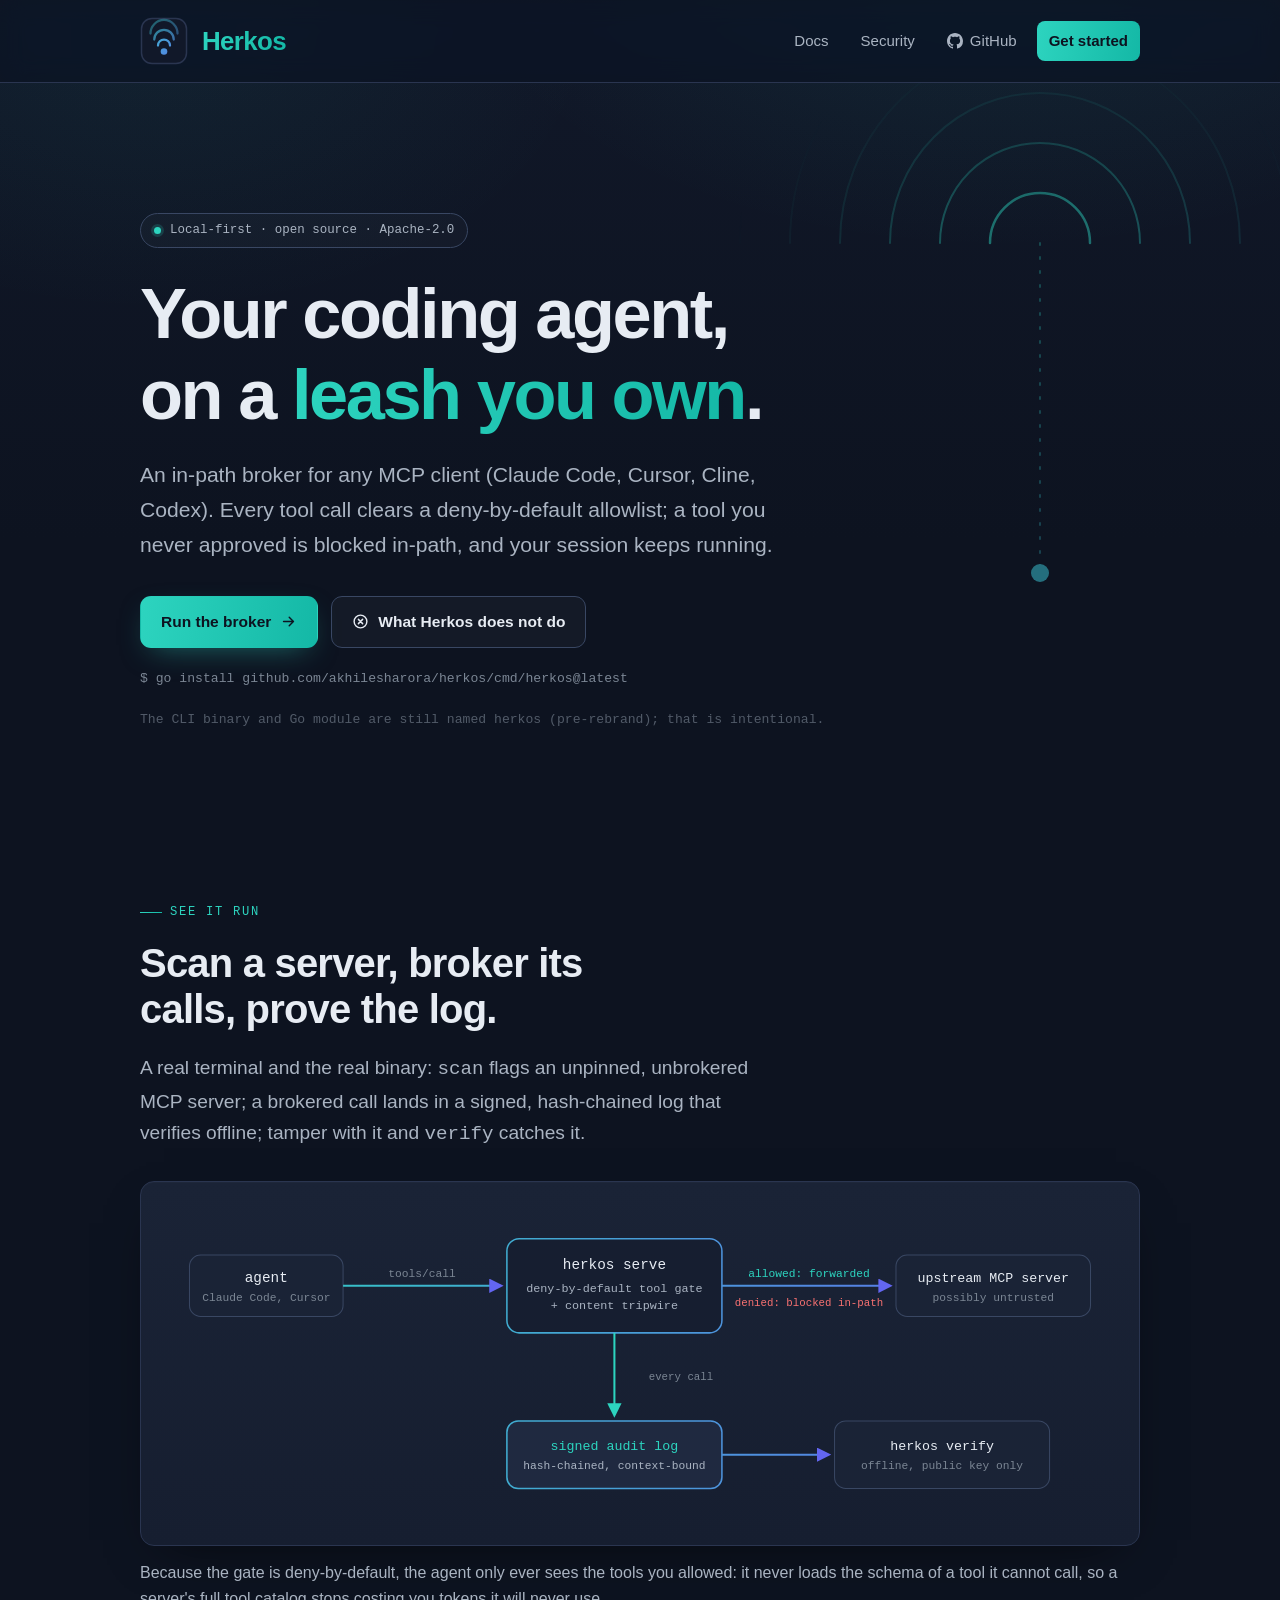
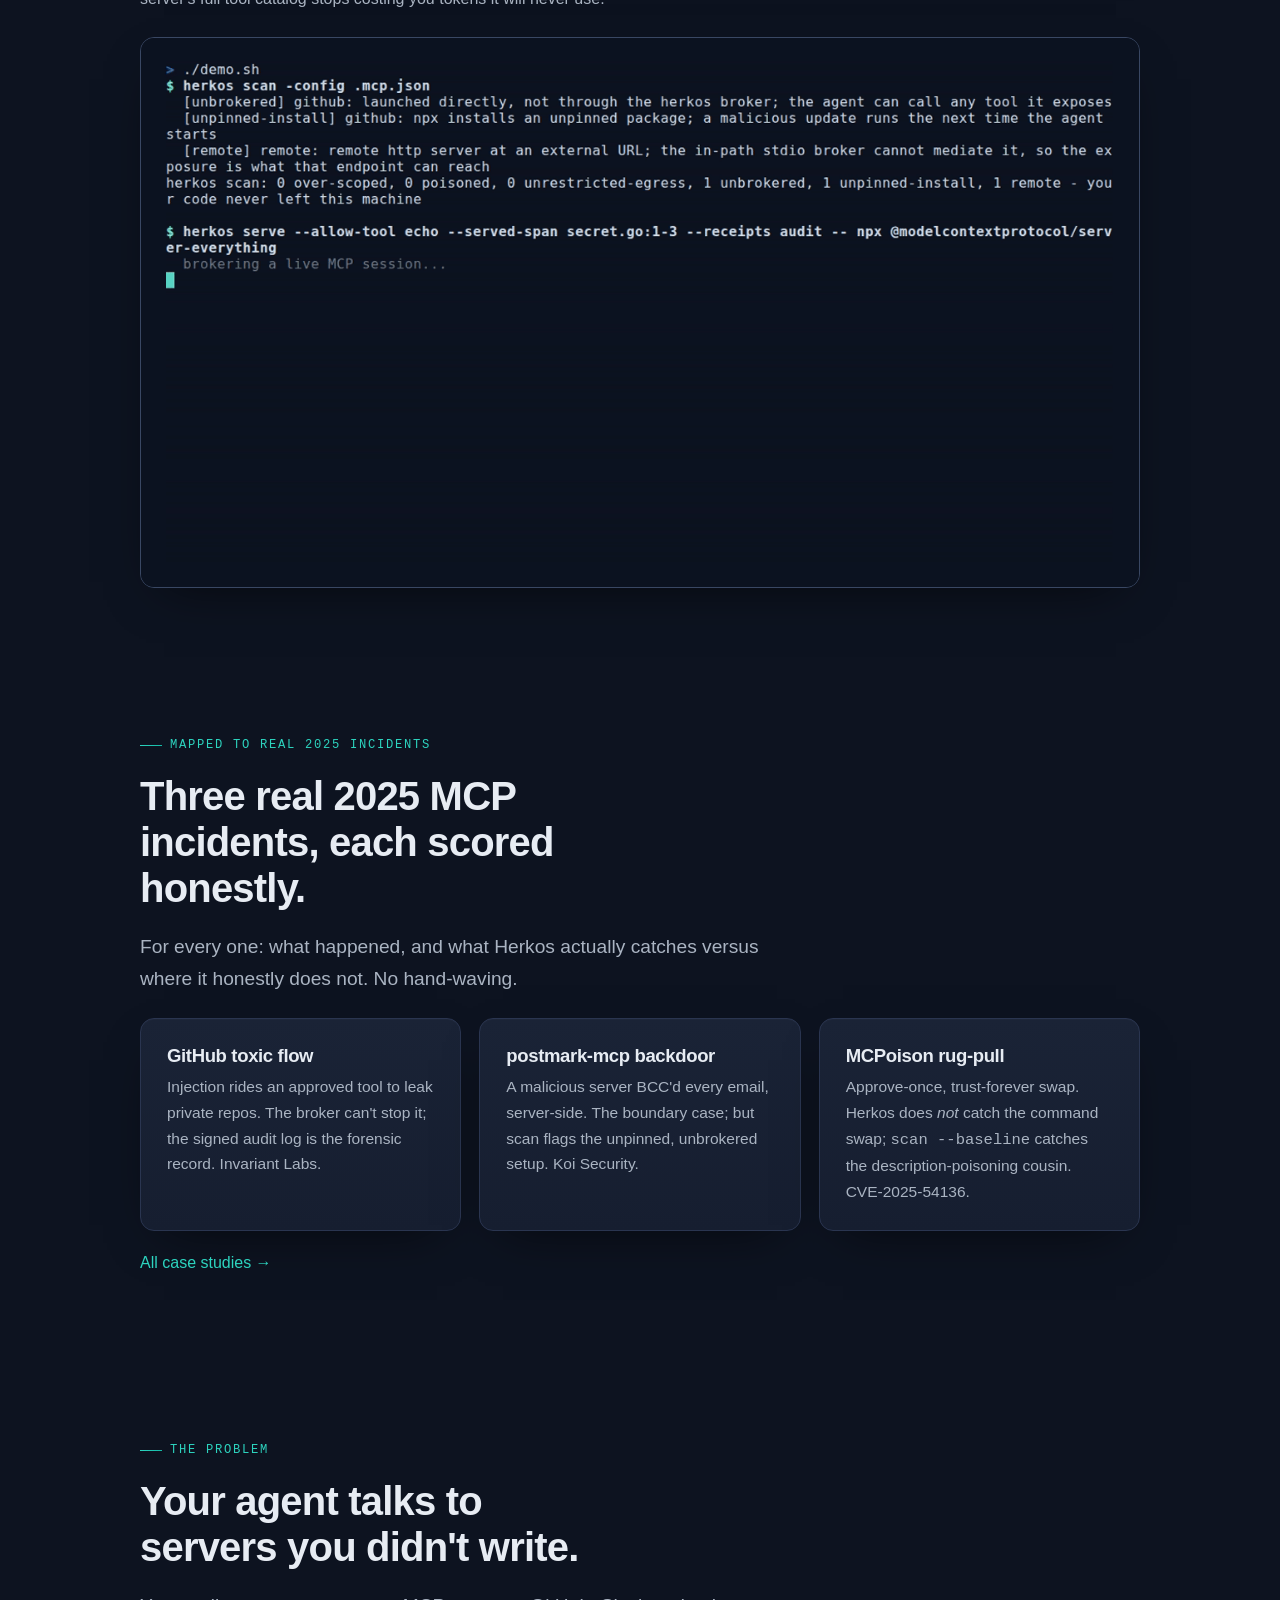
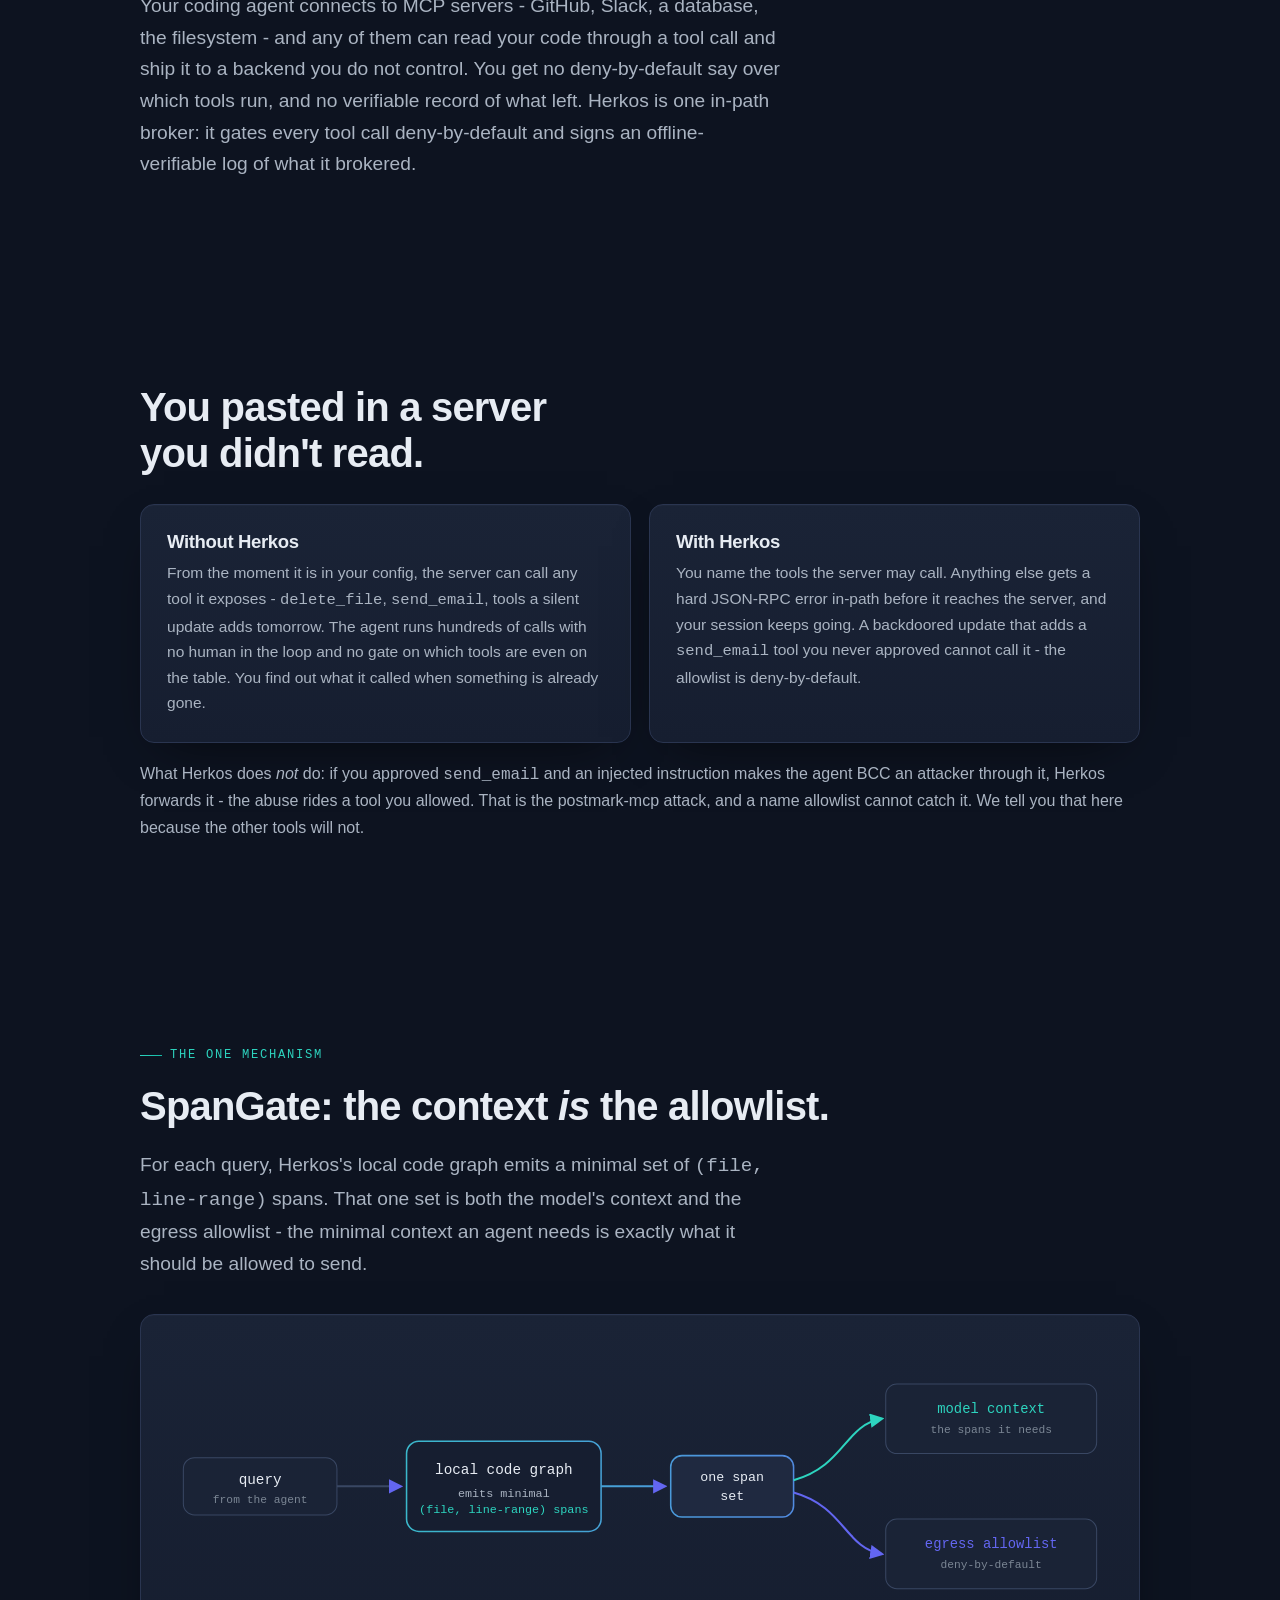
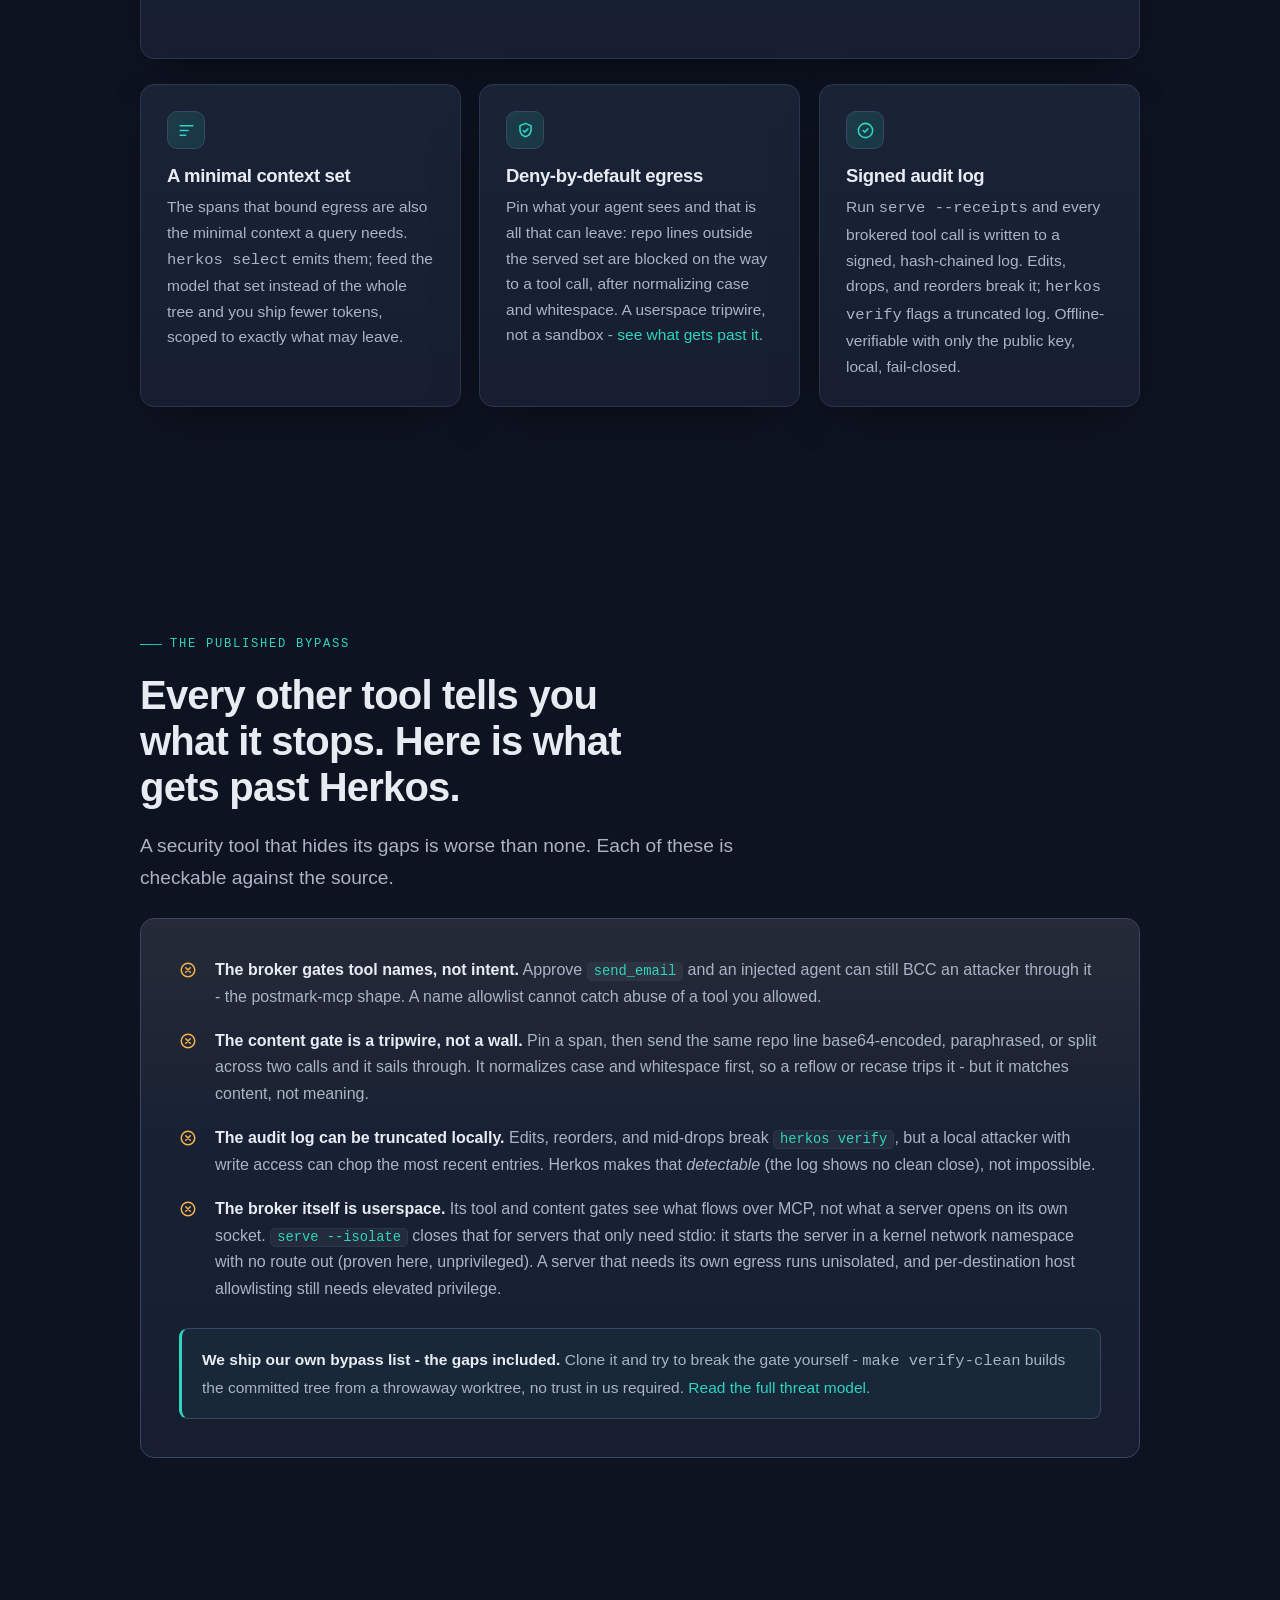
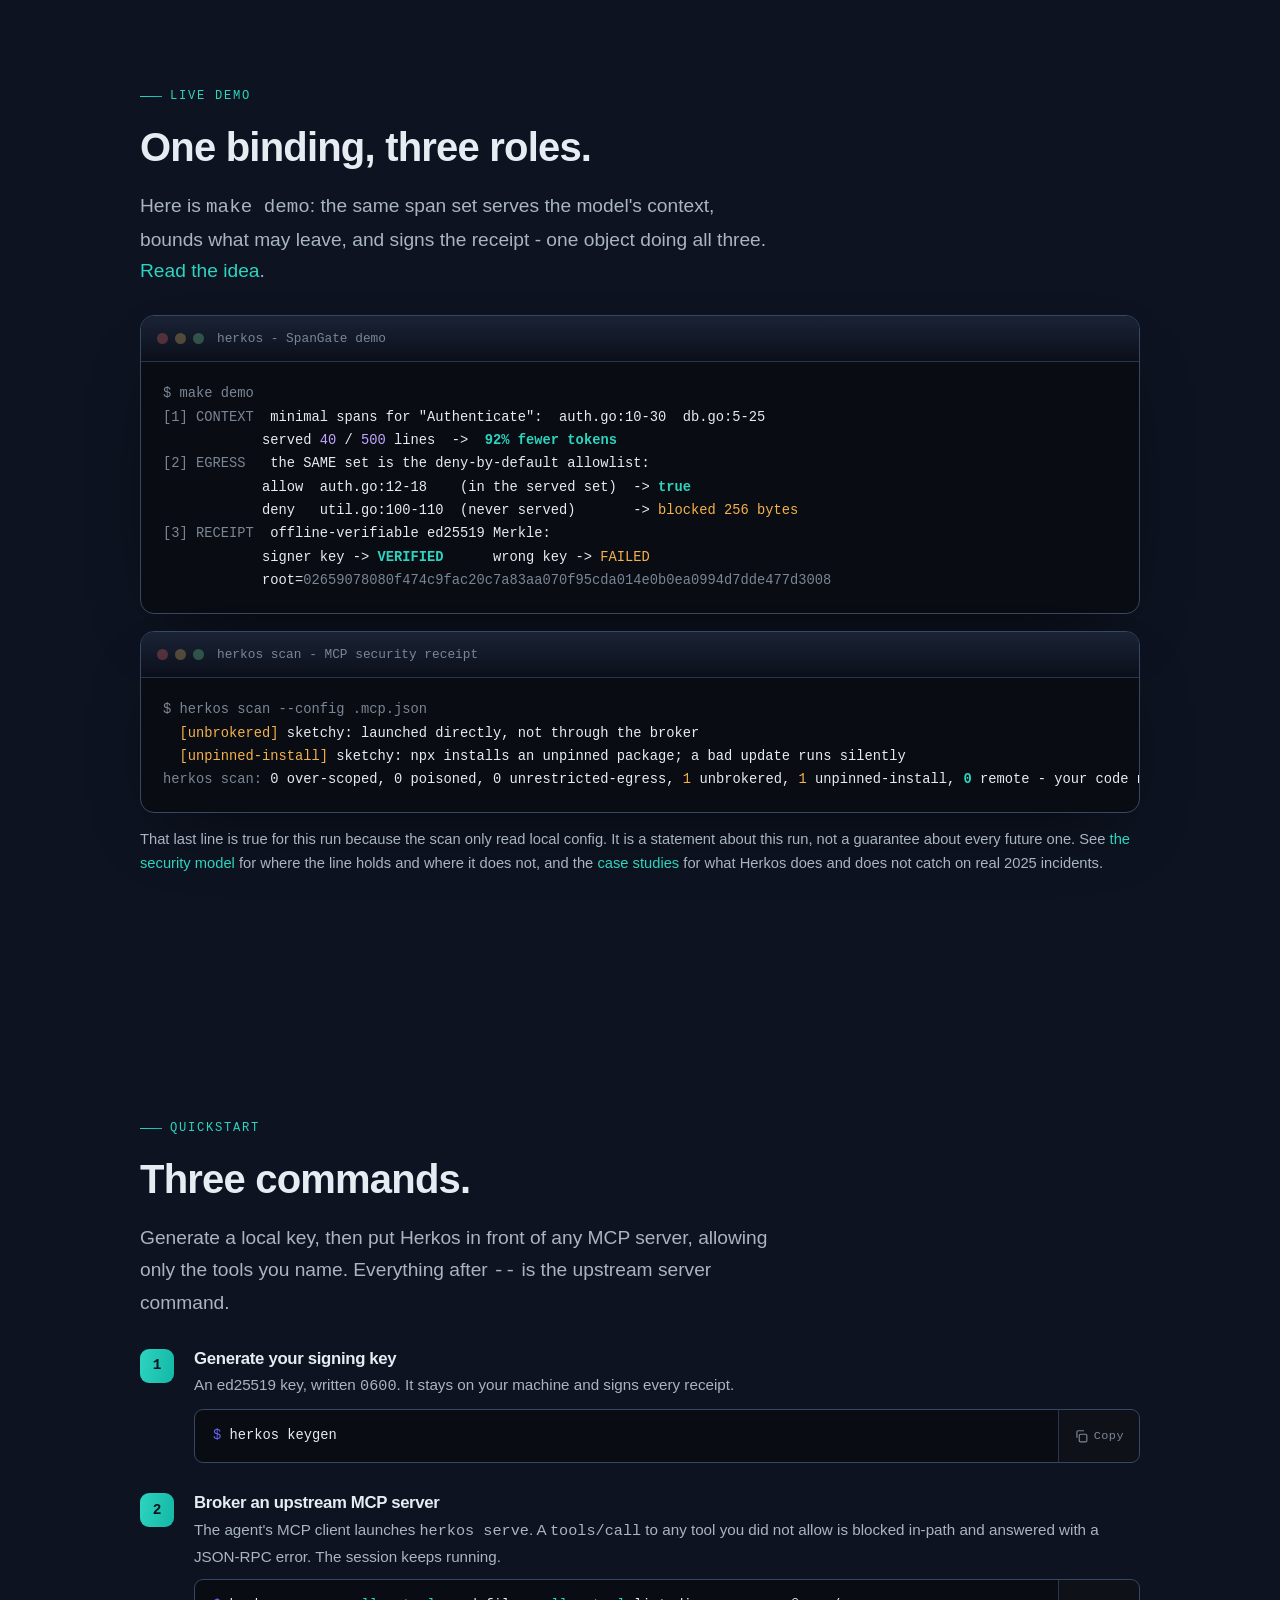
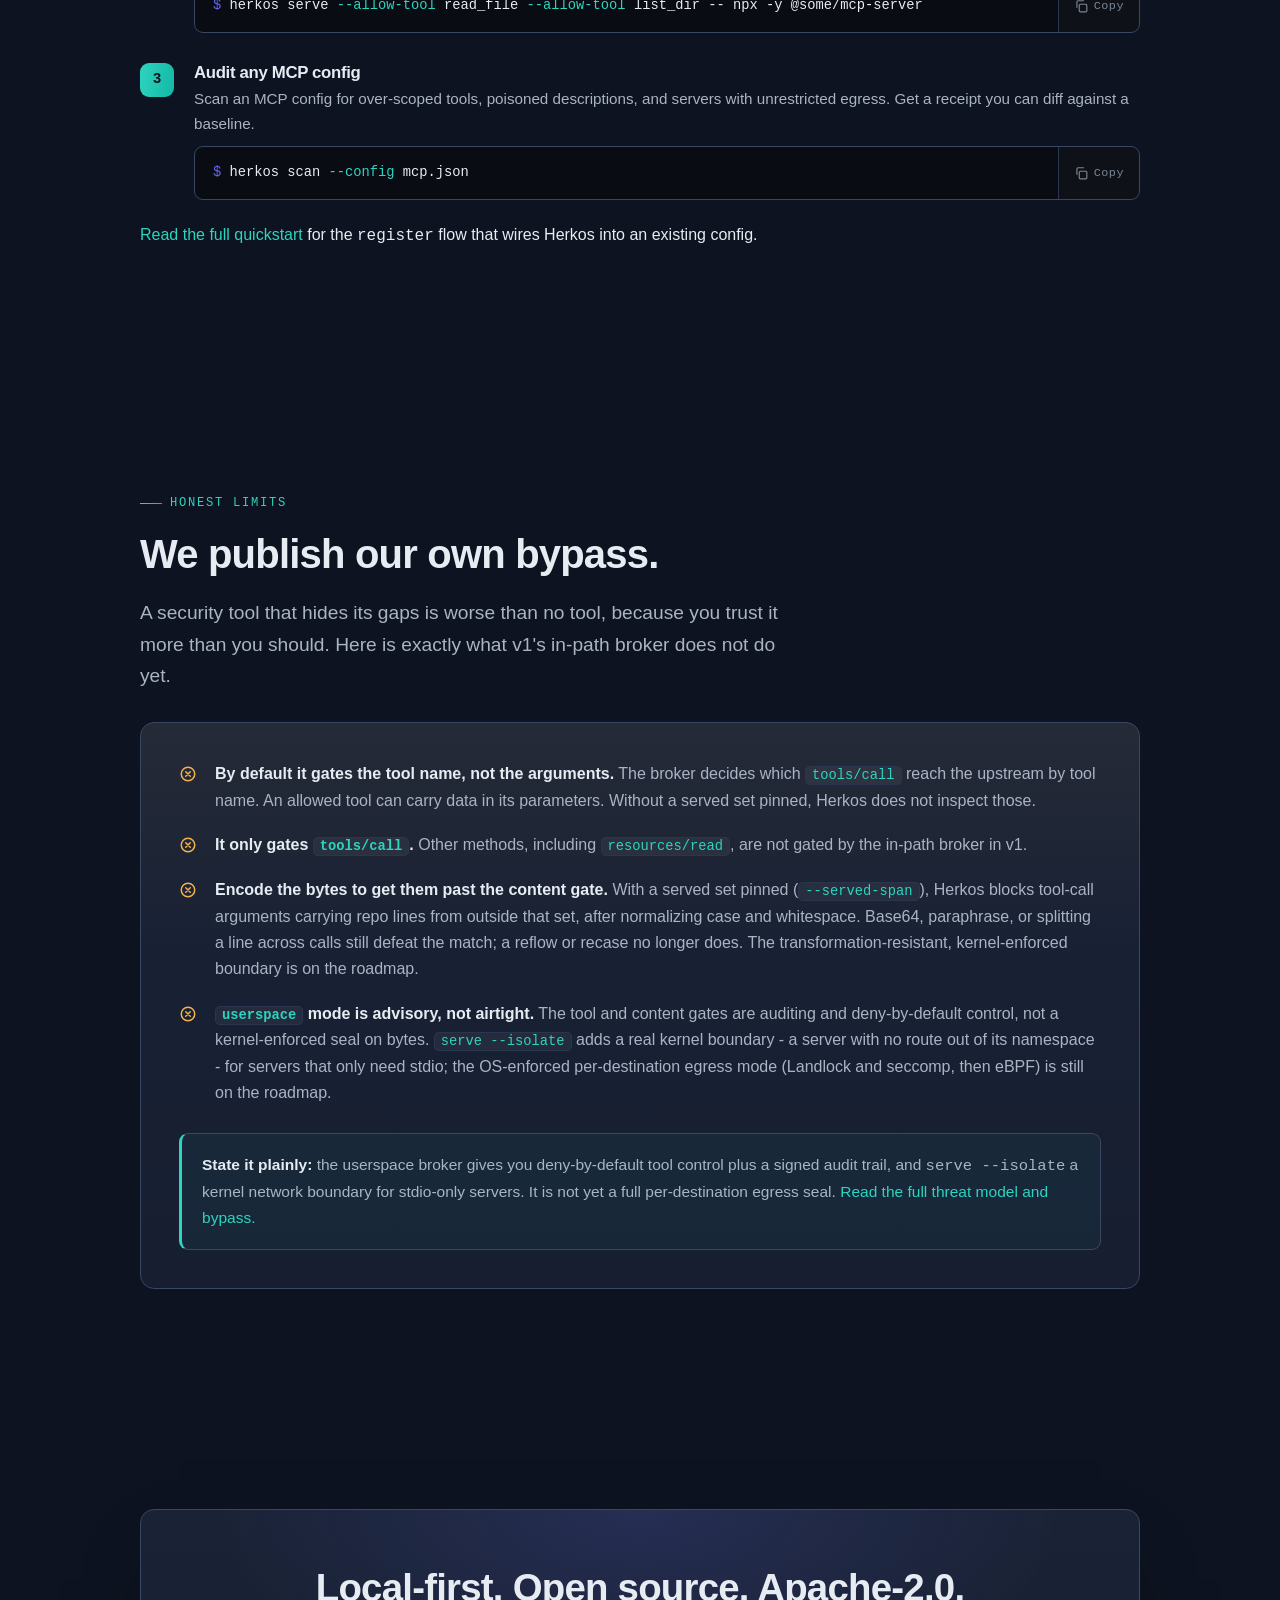
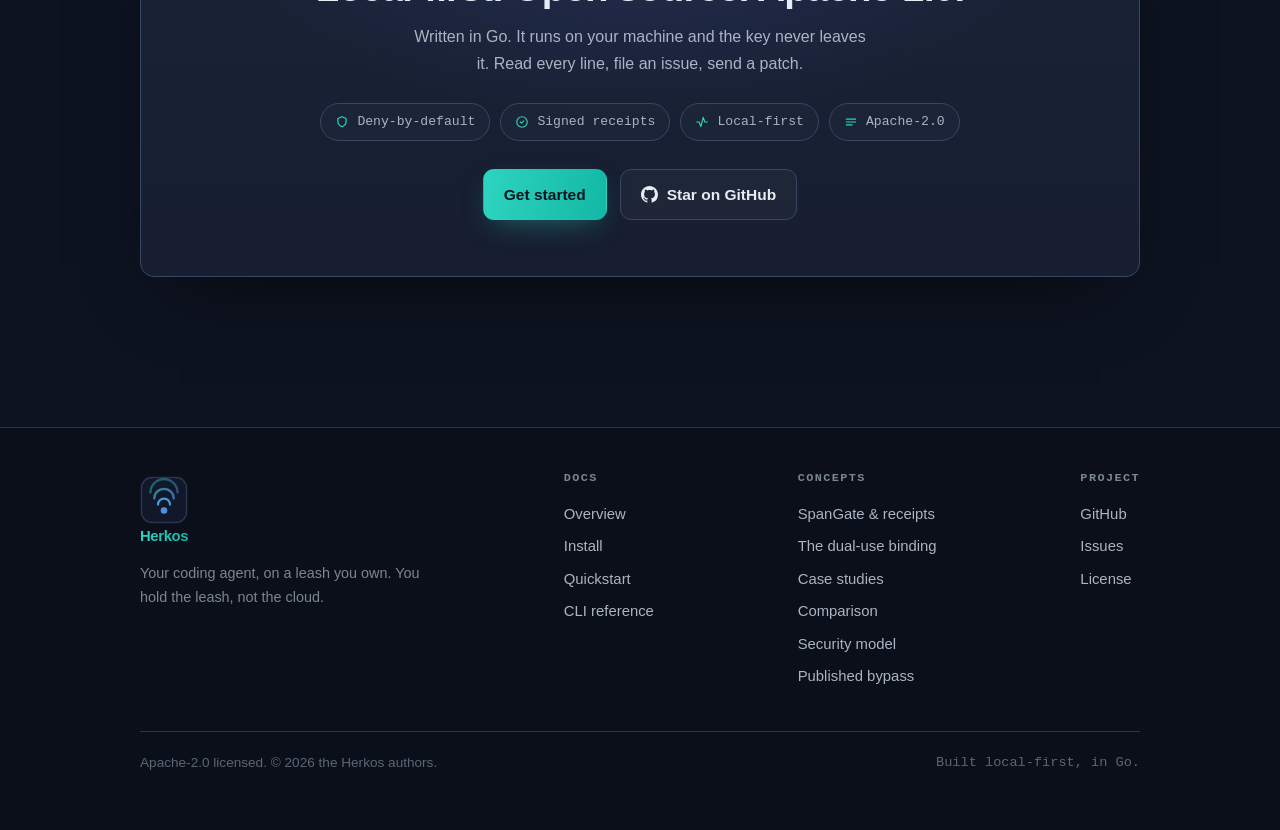
==== commit c6acf5c9: "feat(serve): filter tools/list to the allowlist, cutting tool-catalog tokens" ====
--- a/site/index.html
+++ b/site/index.html
@@ -131,6 +131,7 @@
           <line x1="540" y1="239" x2="644" y2="239" stroke="url(#bg2)" stroke-width="2" marker-end="url(#ba)"/>
         </svg>
       </div>
+      <p class="reveal" data-d="2" style="margin-top: 14px; color: var(--fg-muted);">Because the gate is deny-by-default, the agent only ever sees the tools you allowed: it never loads the schema of a tool it cannot call, so a server's full tool catalog stops costing you tokens it will never use.</p>
       <div class="reveal" data-d="2" style="margin-top: 24px; border:1px solid var(--line-2); border-radius: var(--radius); overflow:hidden; box-shadow: var(--shadow); background:#161e30;">
         <img src="demo.gif" width="1200" height="660" loading="lazy" alt="herkos scan flags an unbrokered, unpinned, remote MCP server; herkos serve brokers a real MCP server and blocks a non-allowlisted tool in-path; herkos verify reports VERIFIED for the signed context-bound receipt and FAILED when a byte is tampered" style="display:block; width:100%; height:auto;">
       </div>
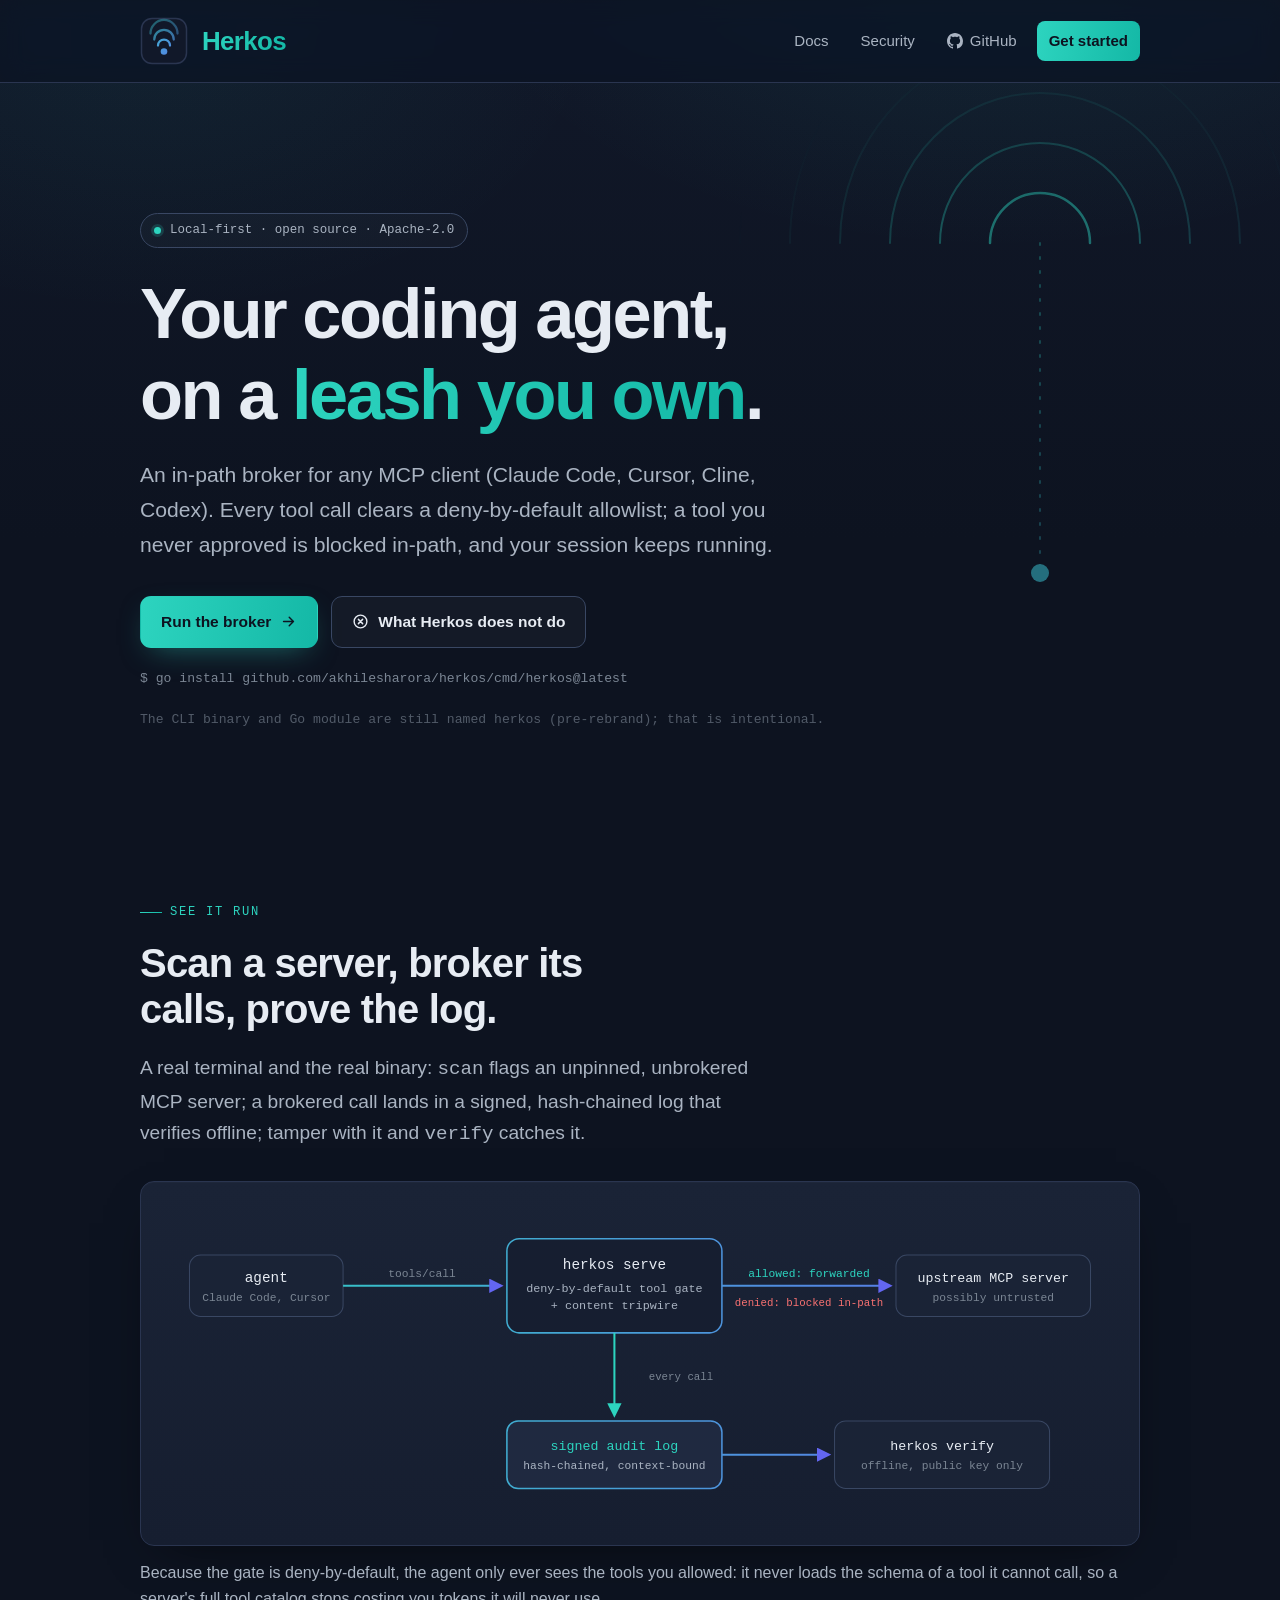
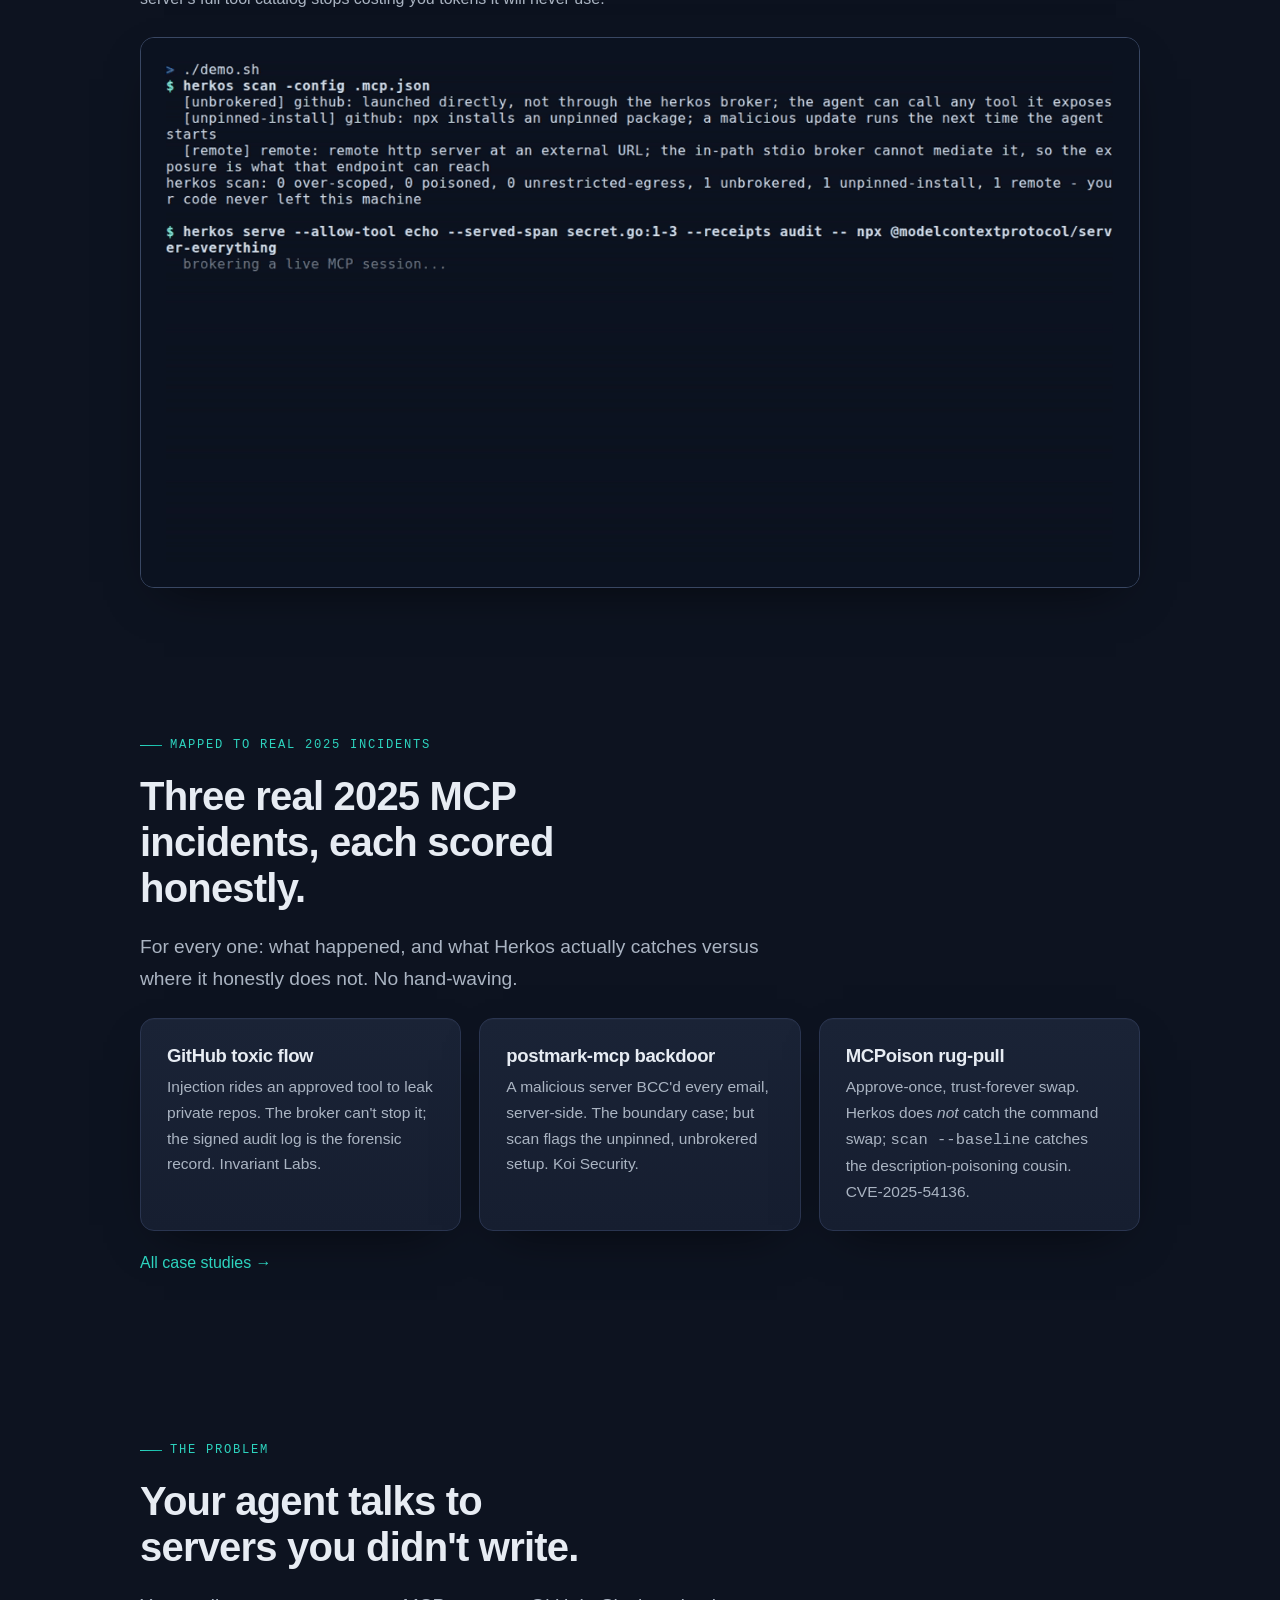
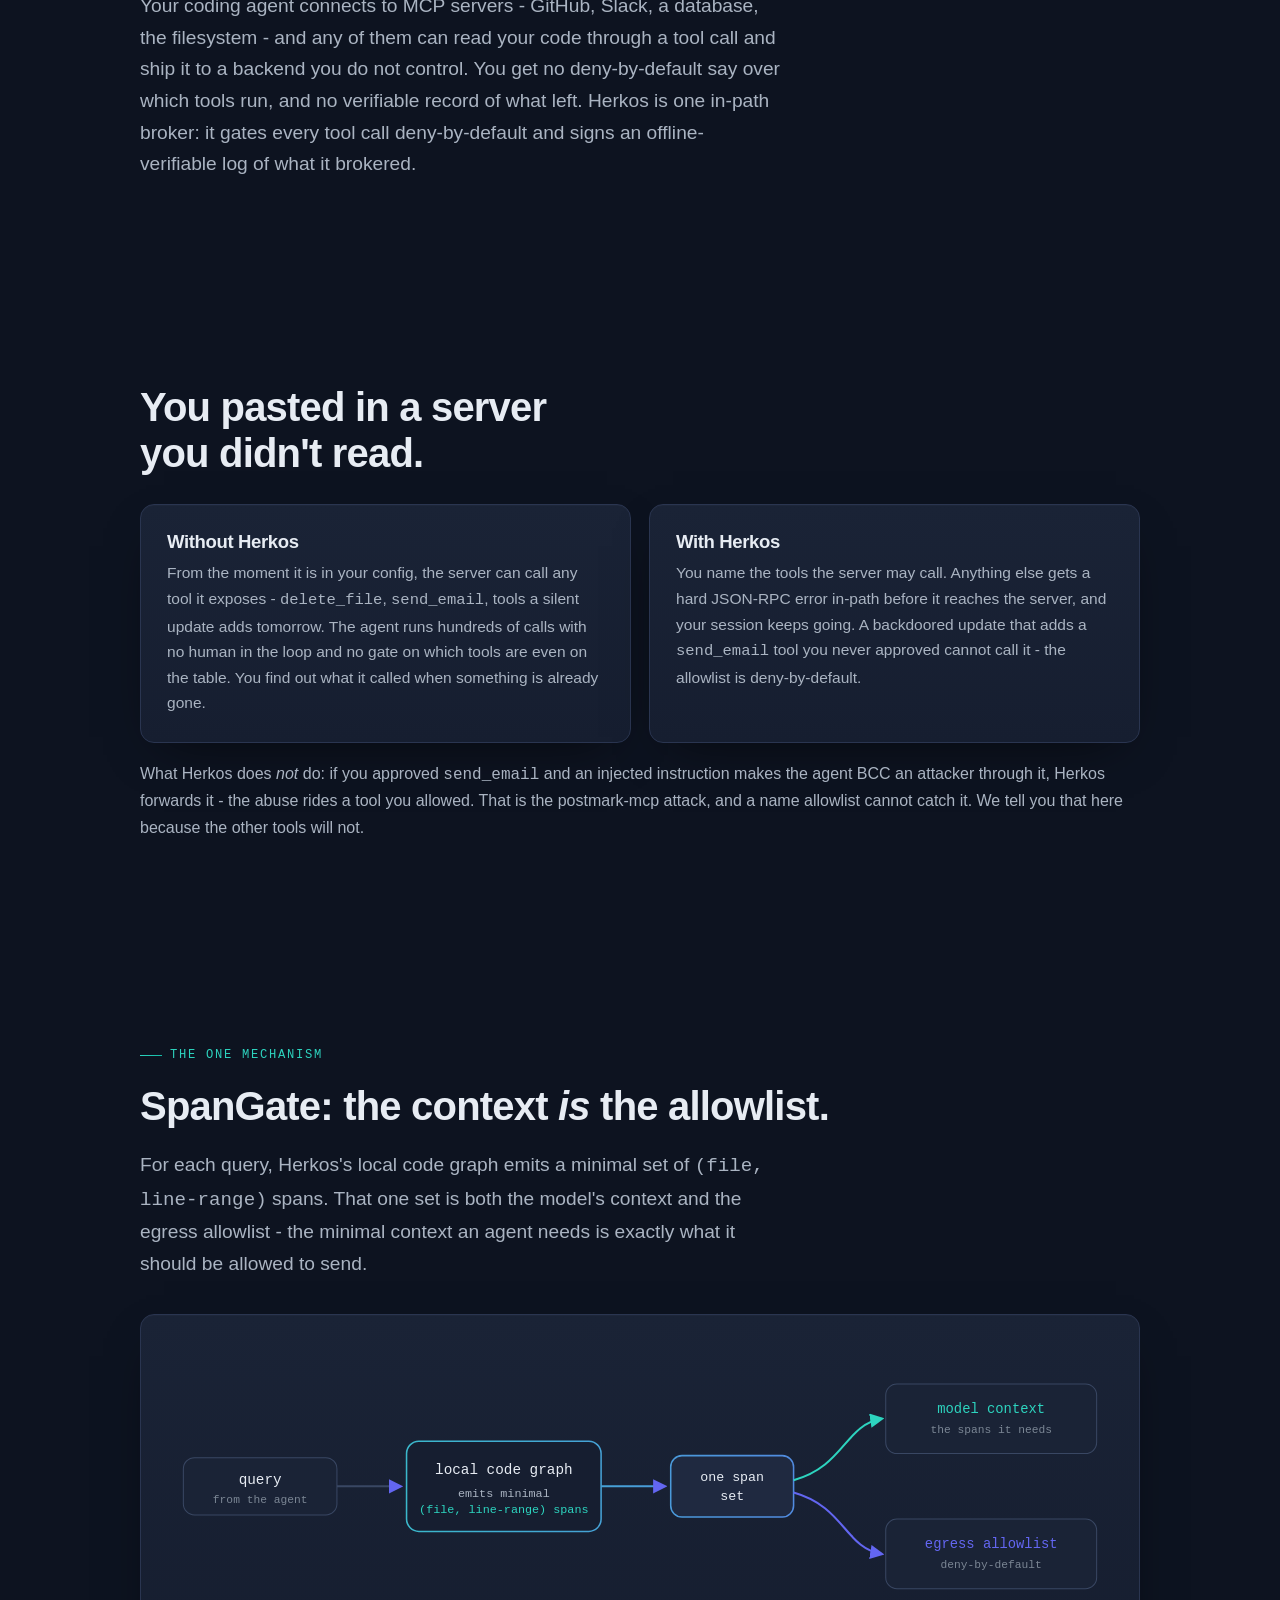
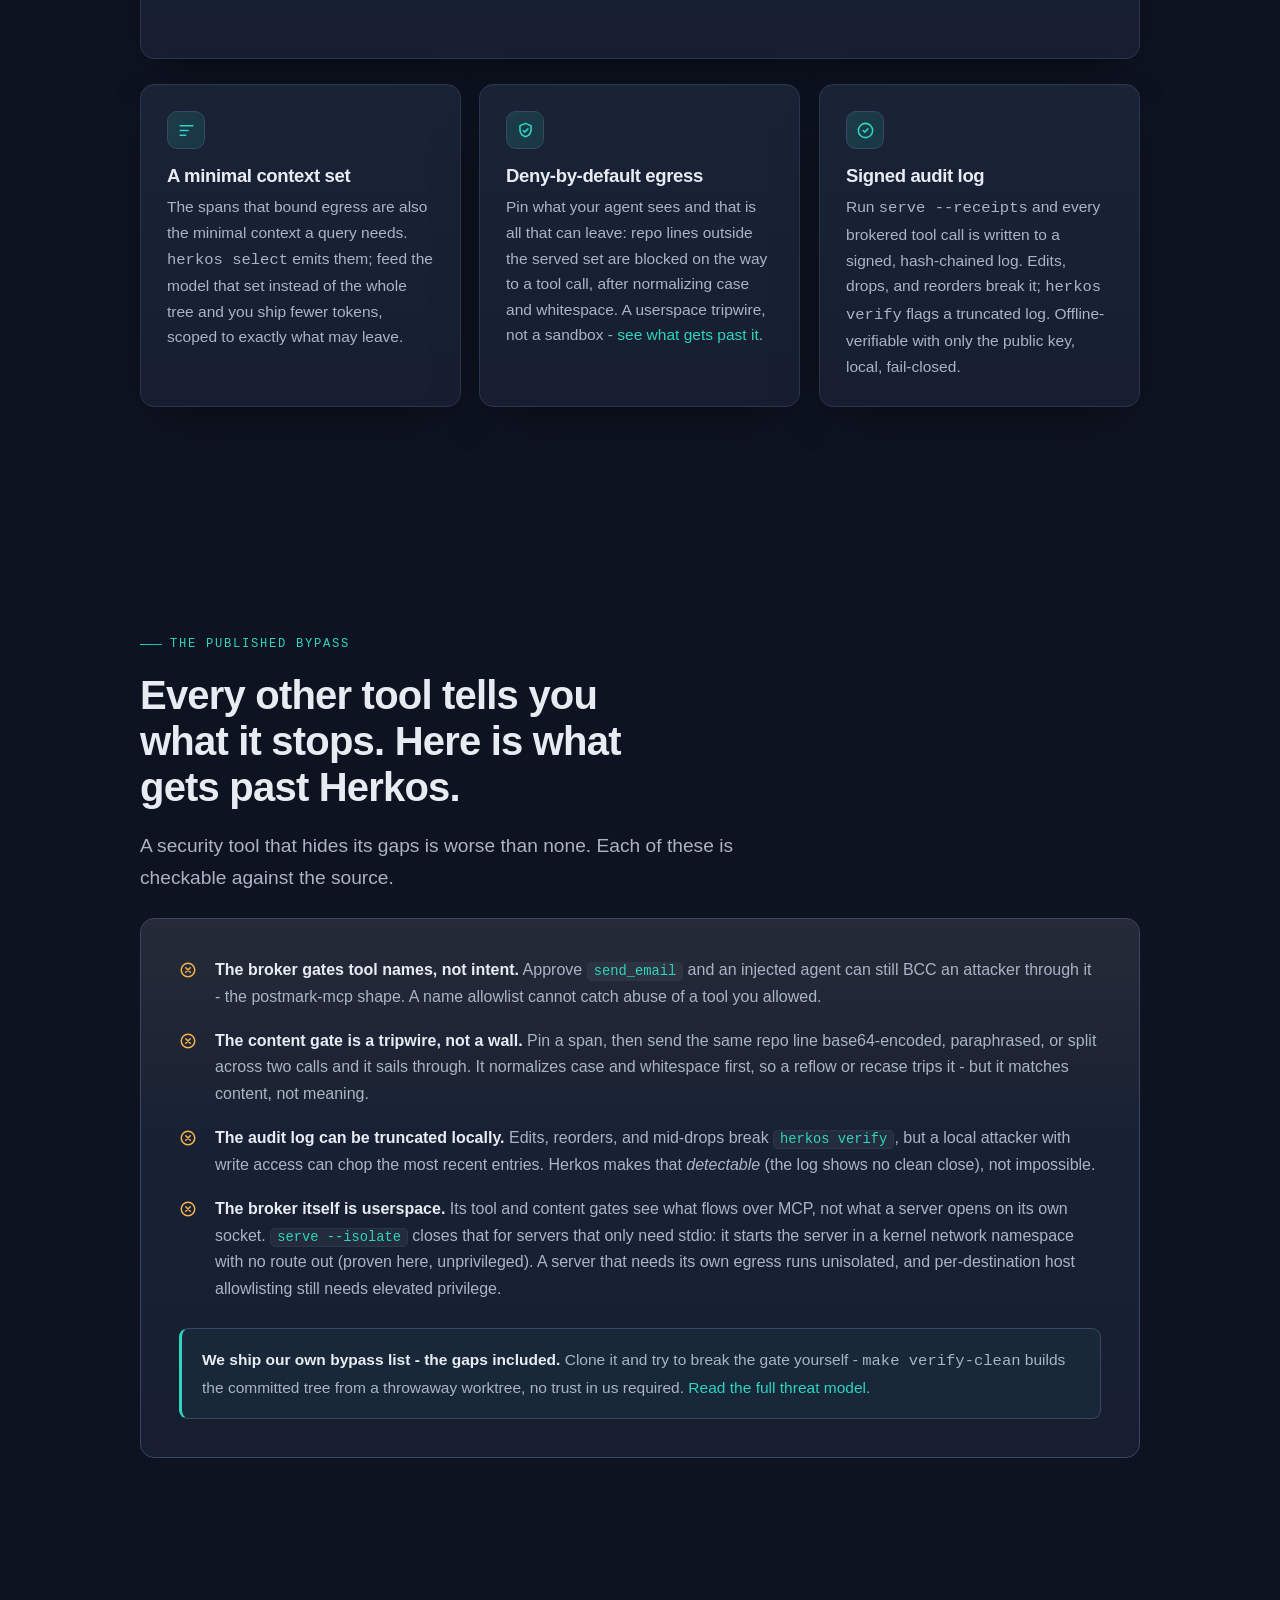
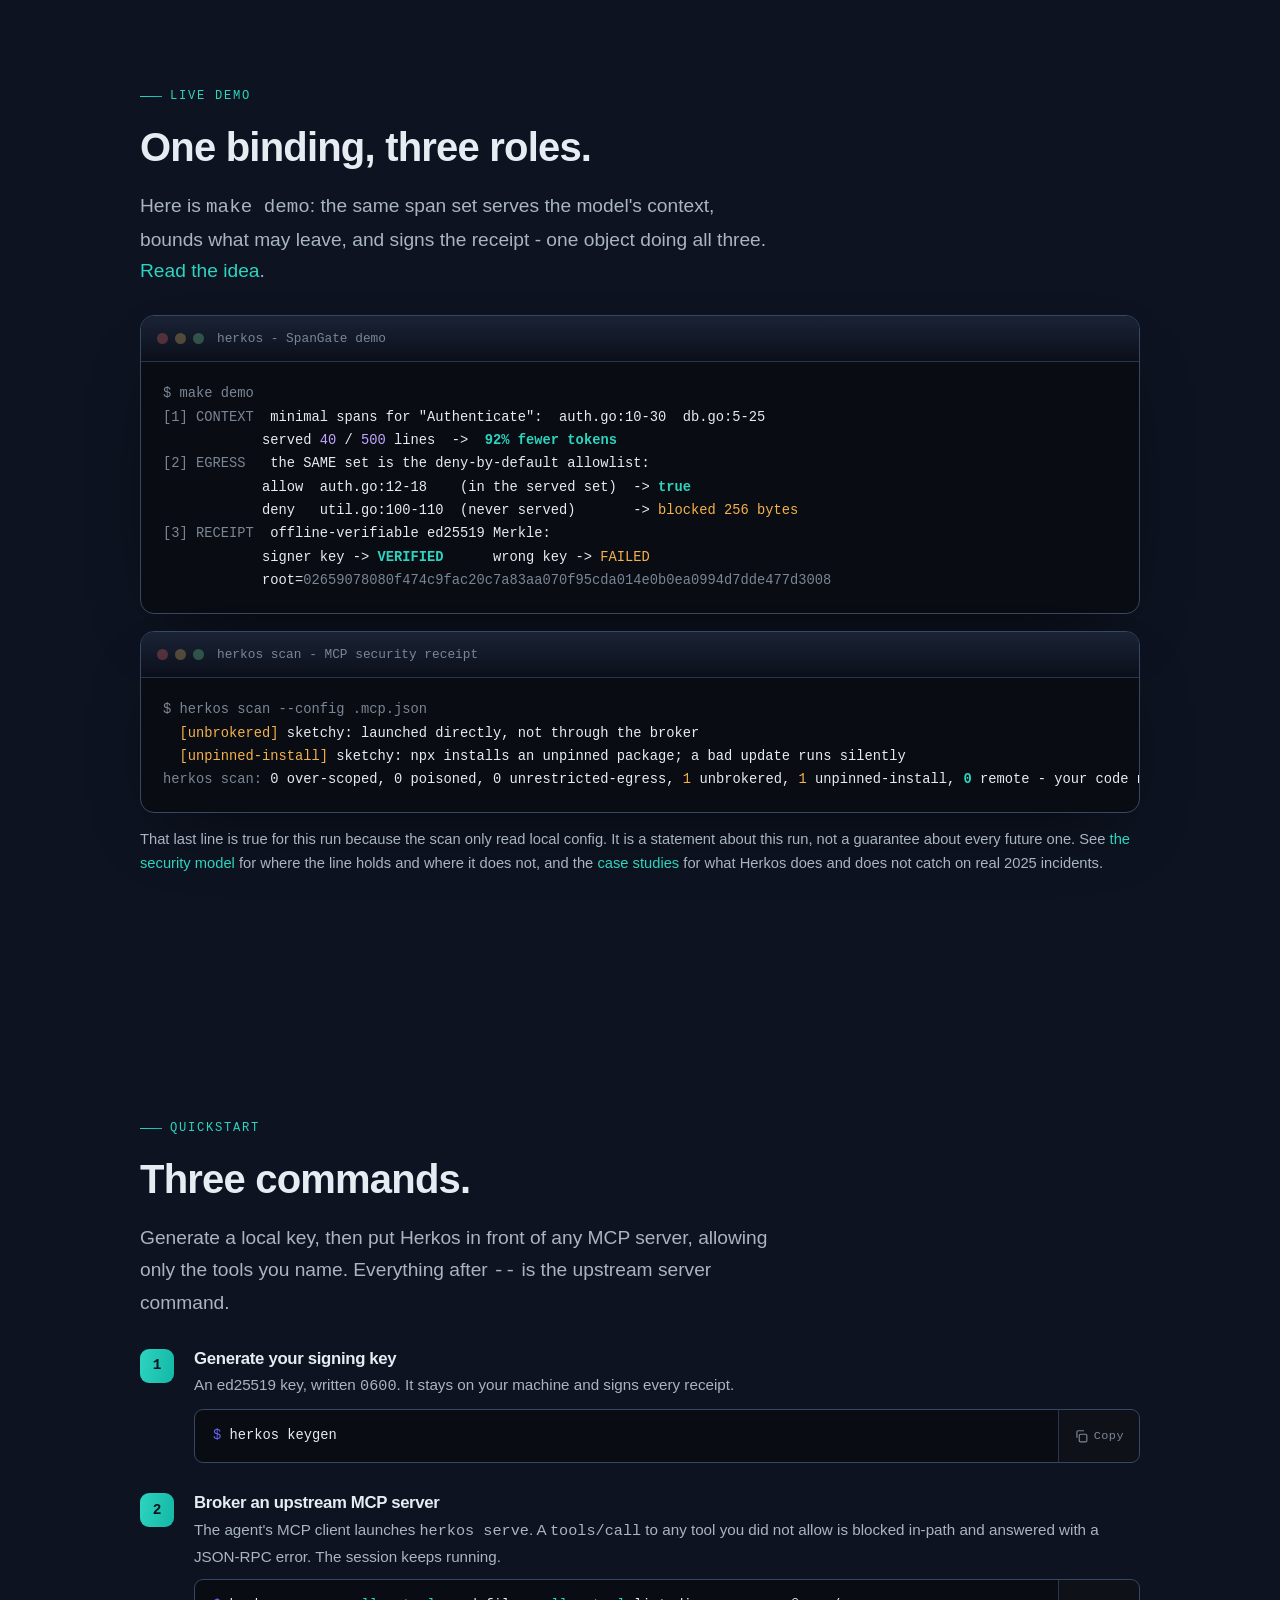
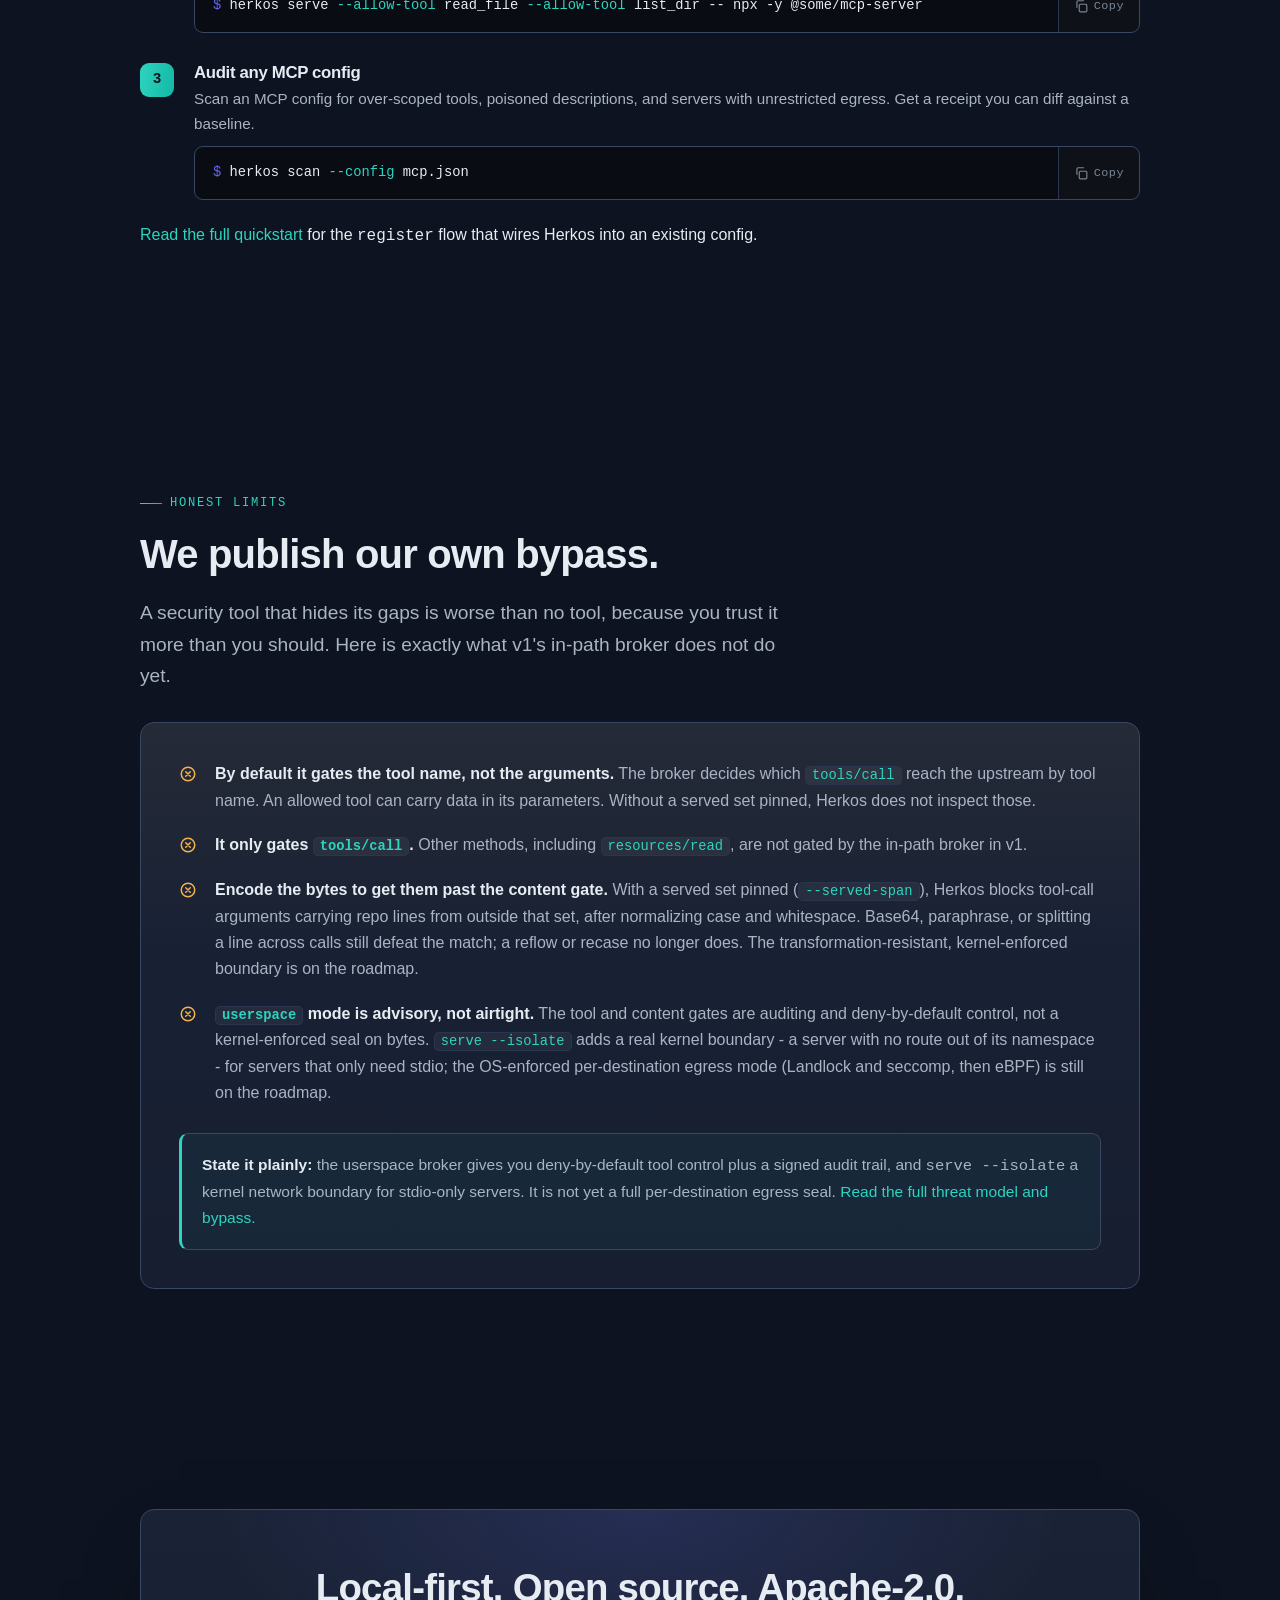
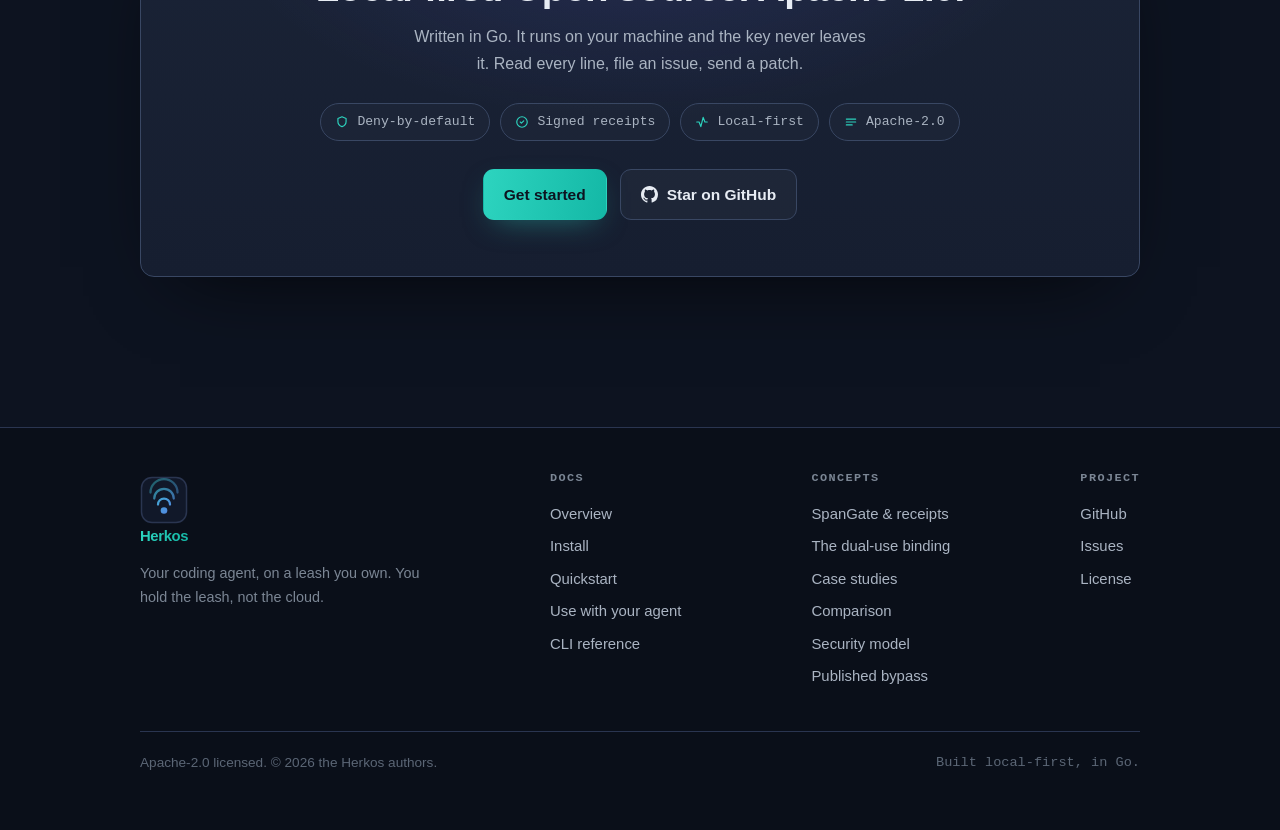
==== commit 81cf9cdf: "docs(site): add a use-with-your-agent page" ====
--- a/site/index.html
+++ b/site/index.html
@@ -485,6 +485,7 @@
       <a href="docs/index.html">Overview</a>
       <a href="docs/install.html">Install</a>
       <a href="docs/quickstart.html">Quickstart</a>
+      <a href="docs/clients.html">Use with your agent</a>
       <a href="docs/cli.html">CLI reference</a>
     </div>
 
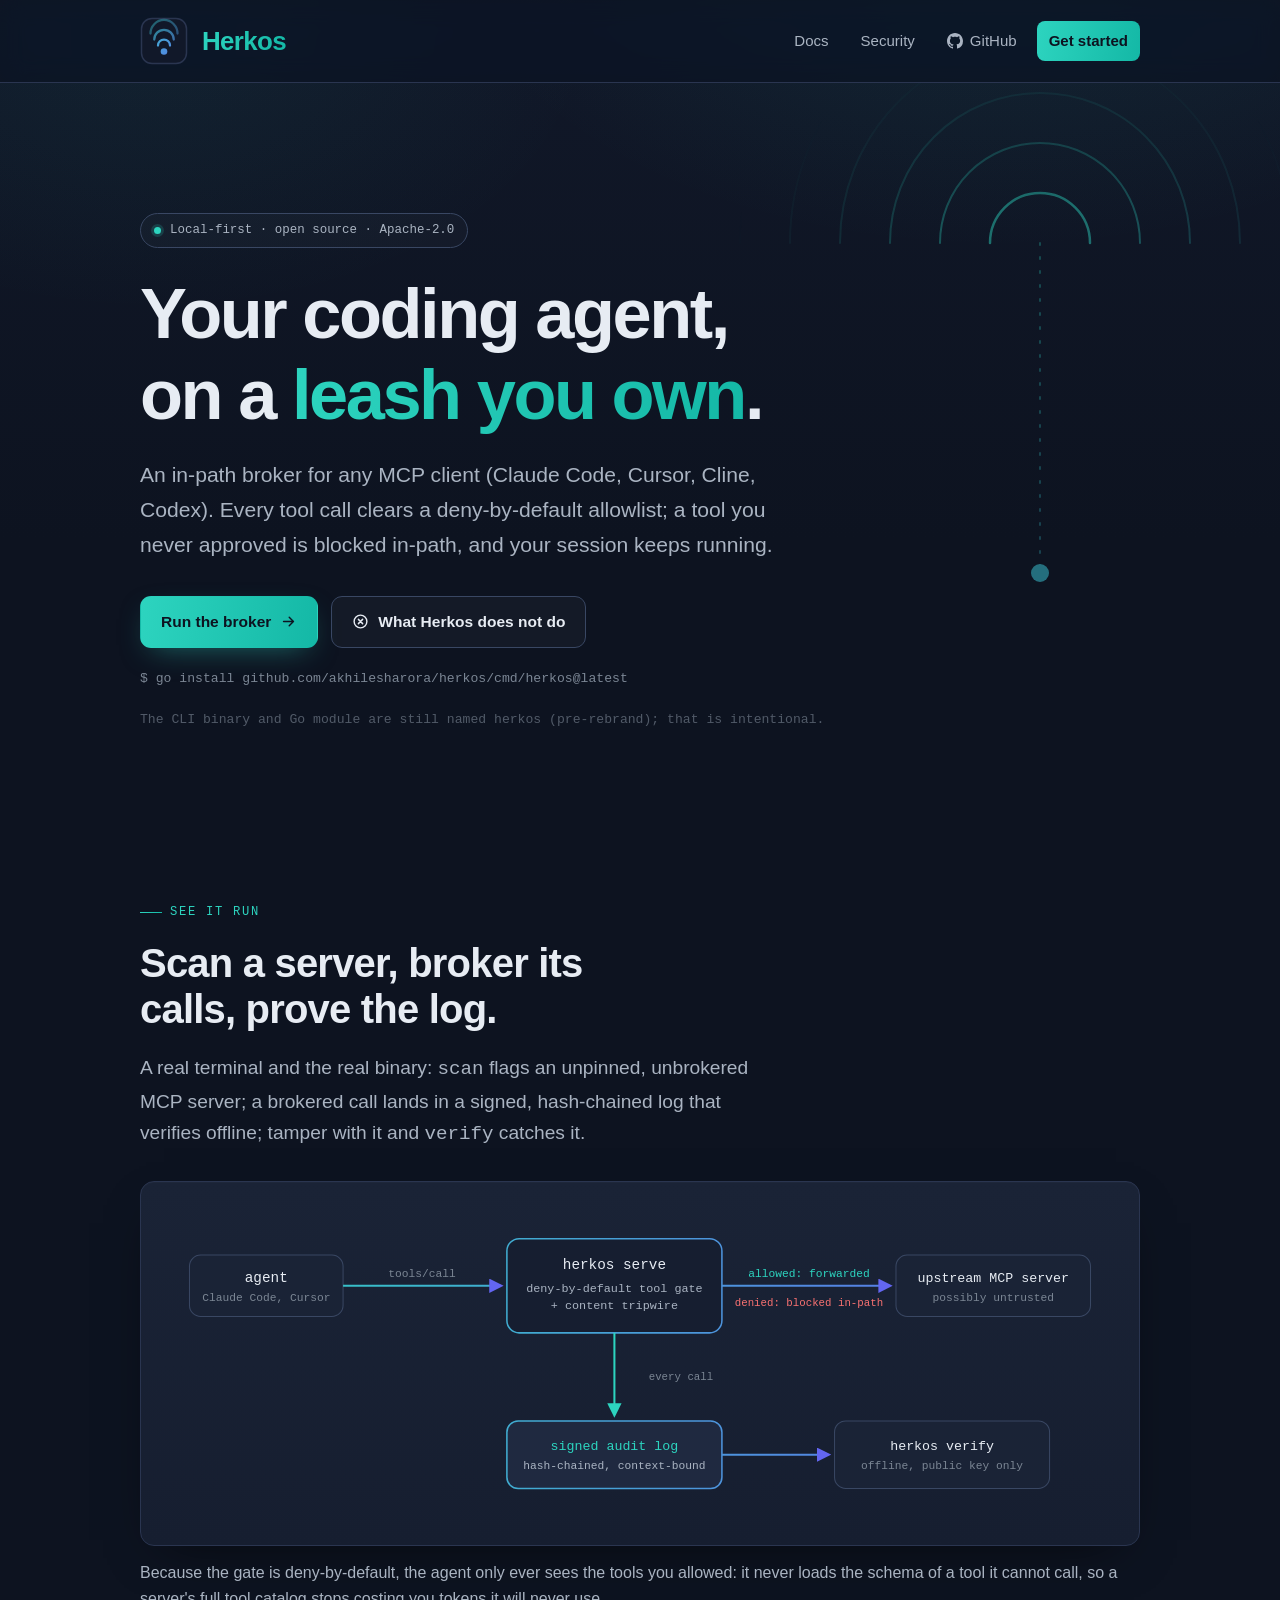
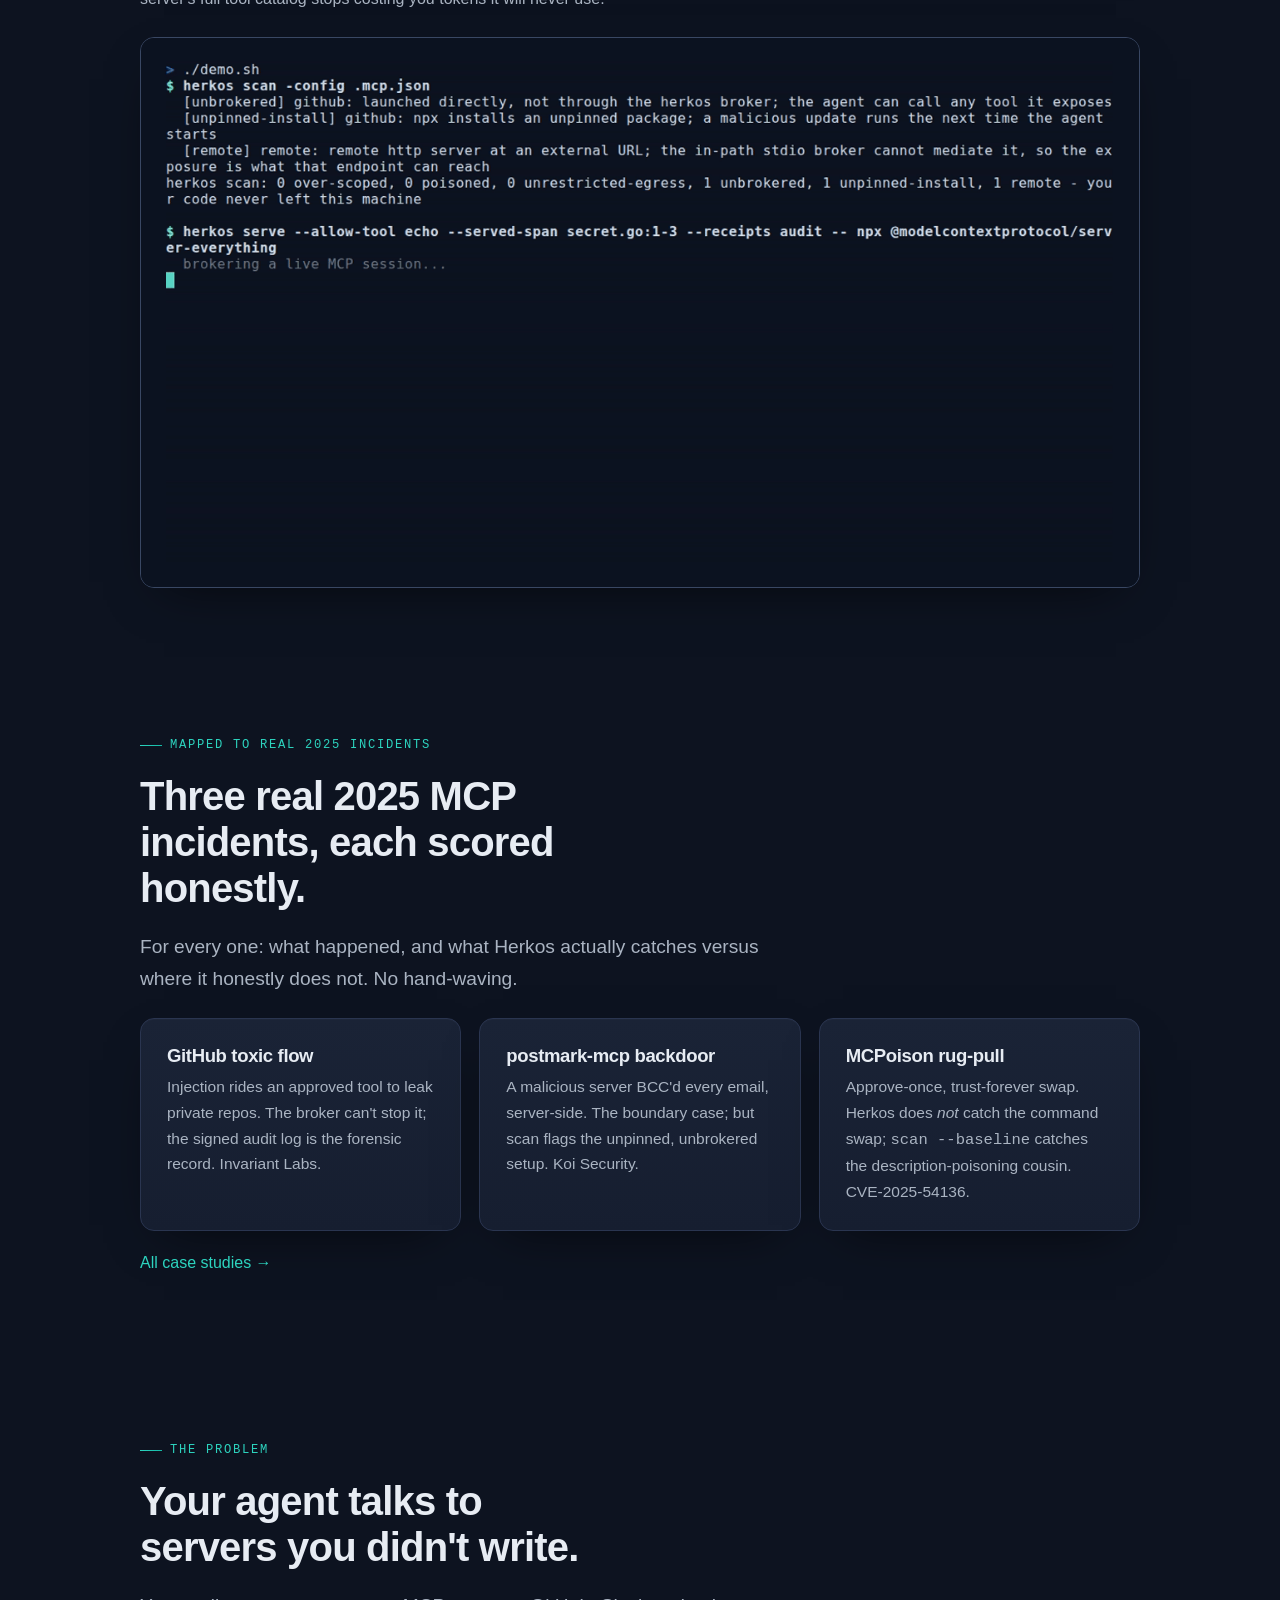
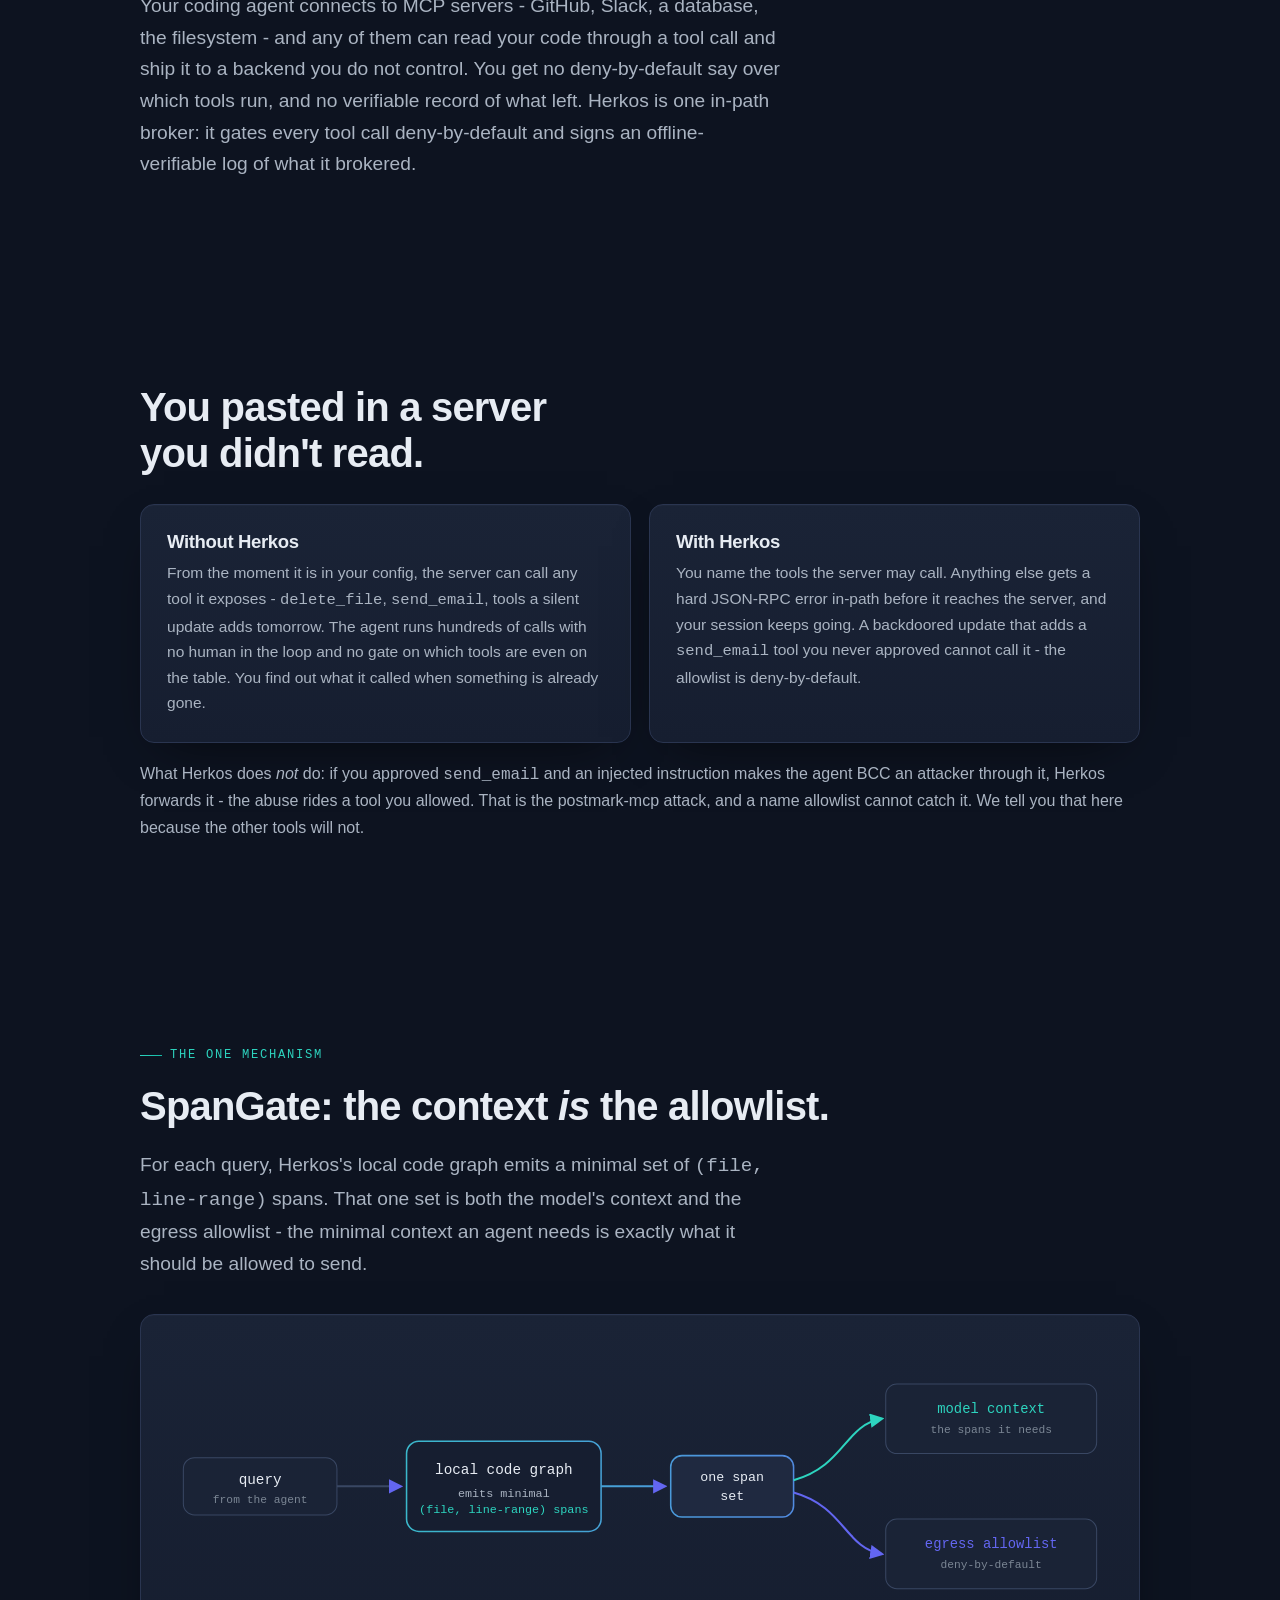
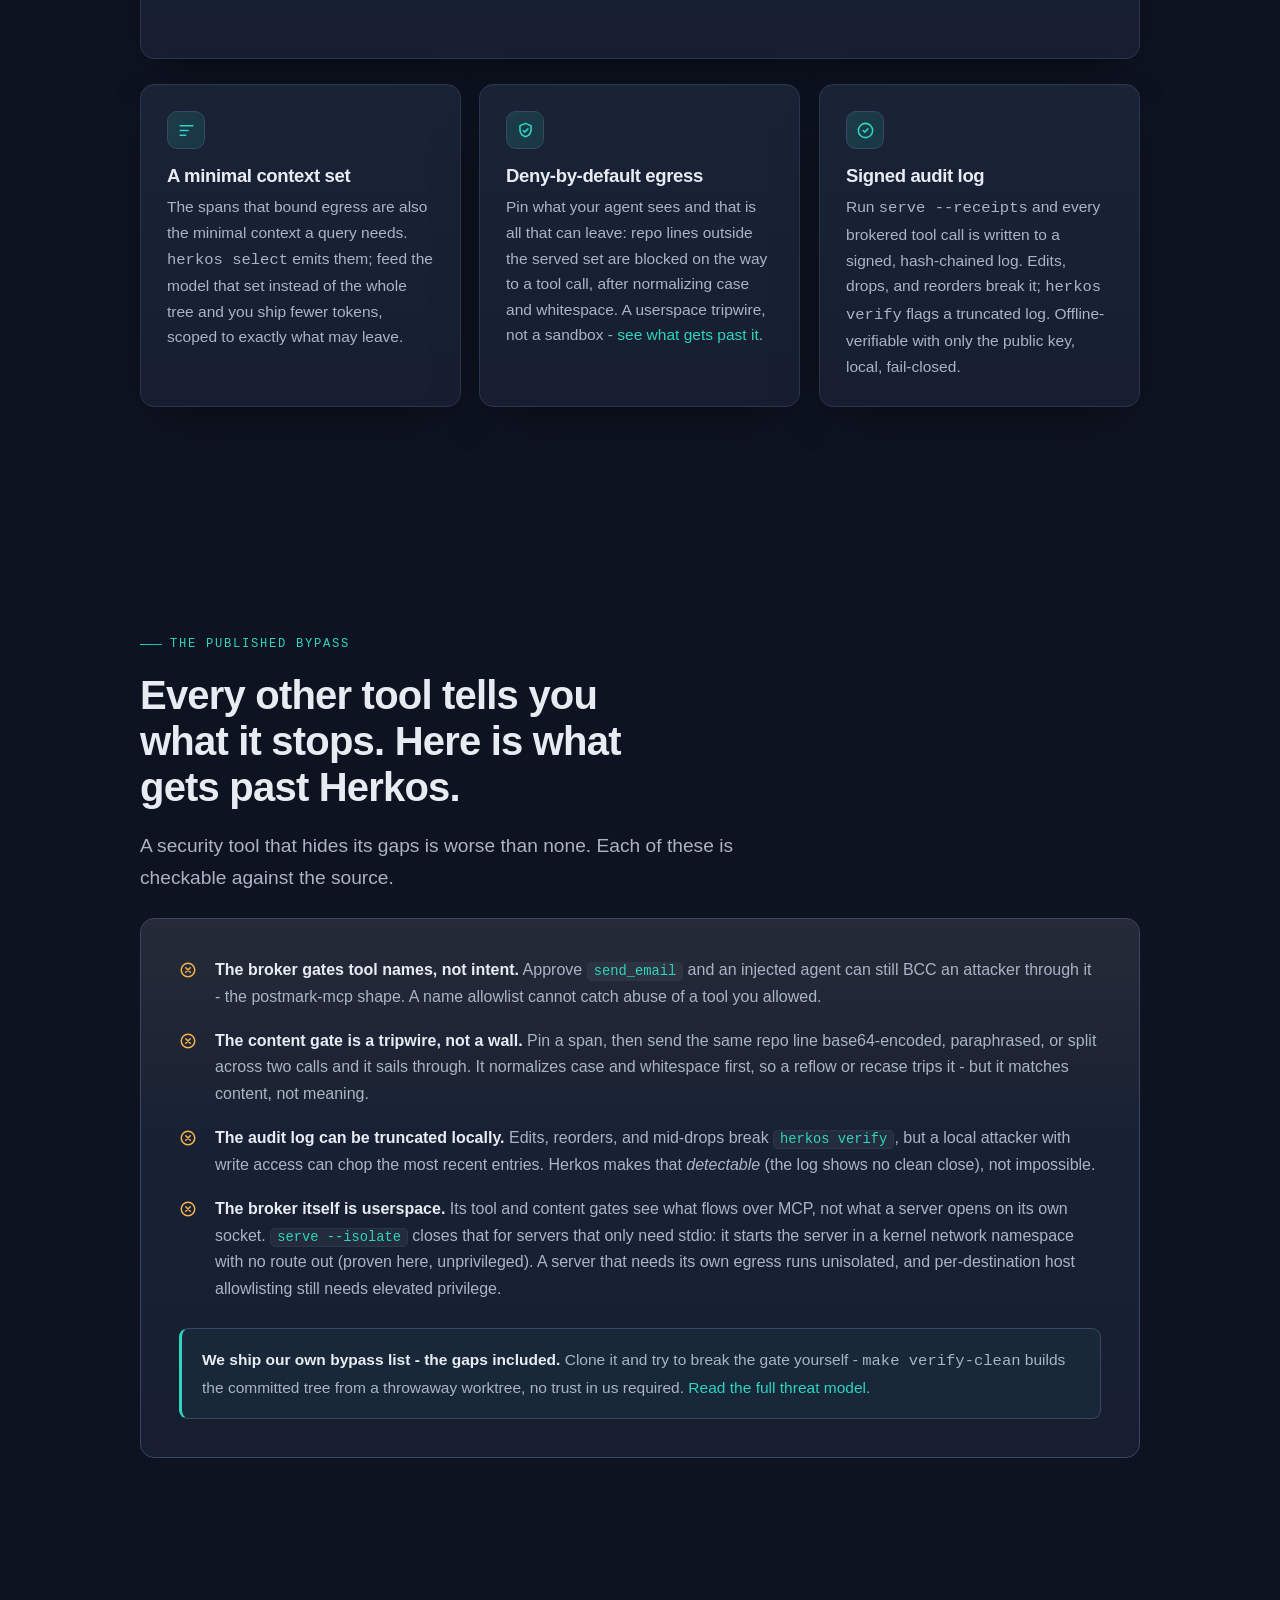
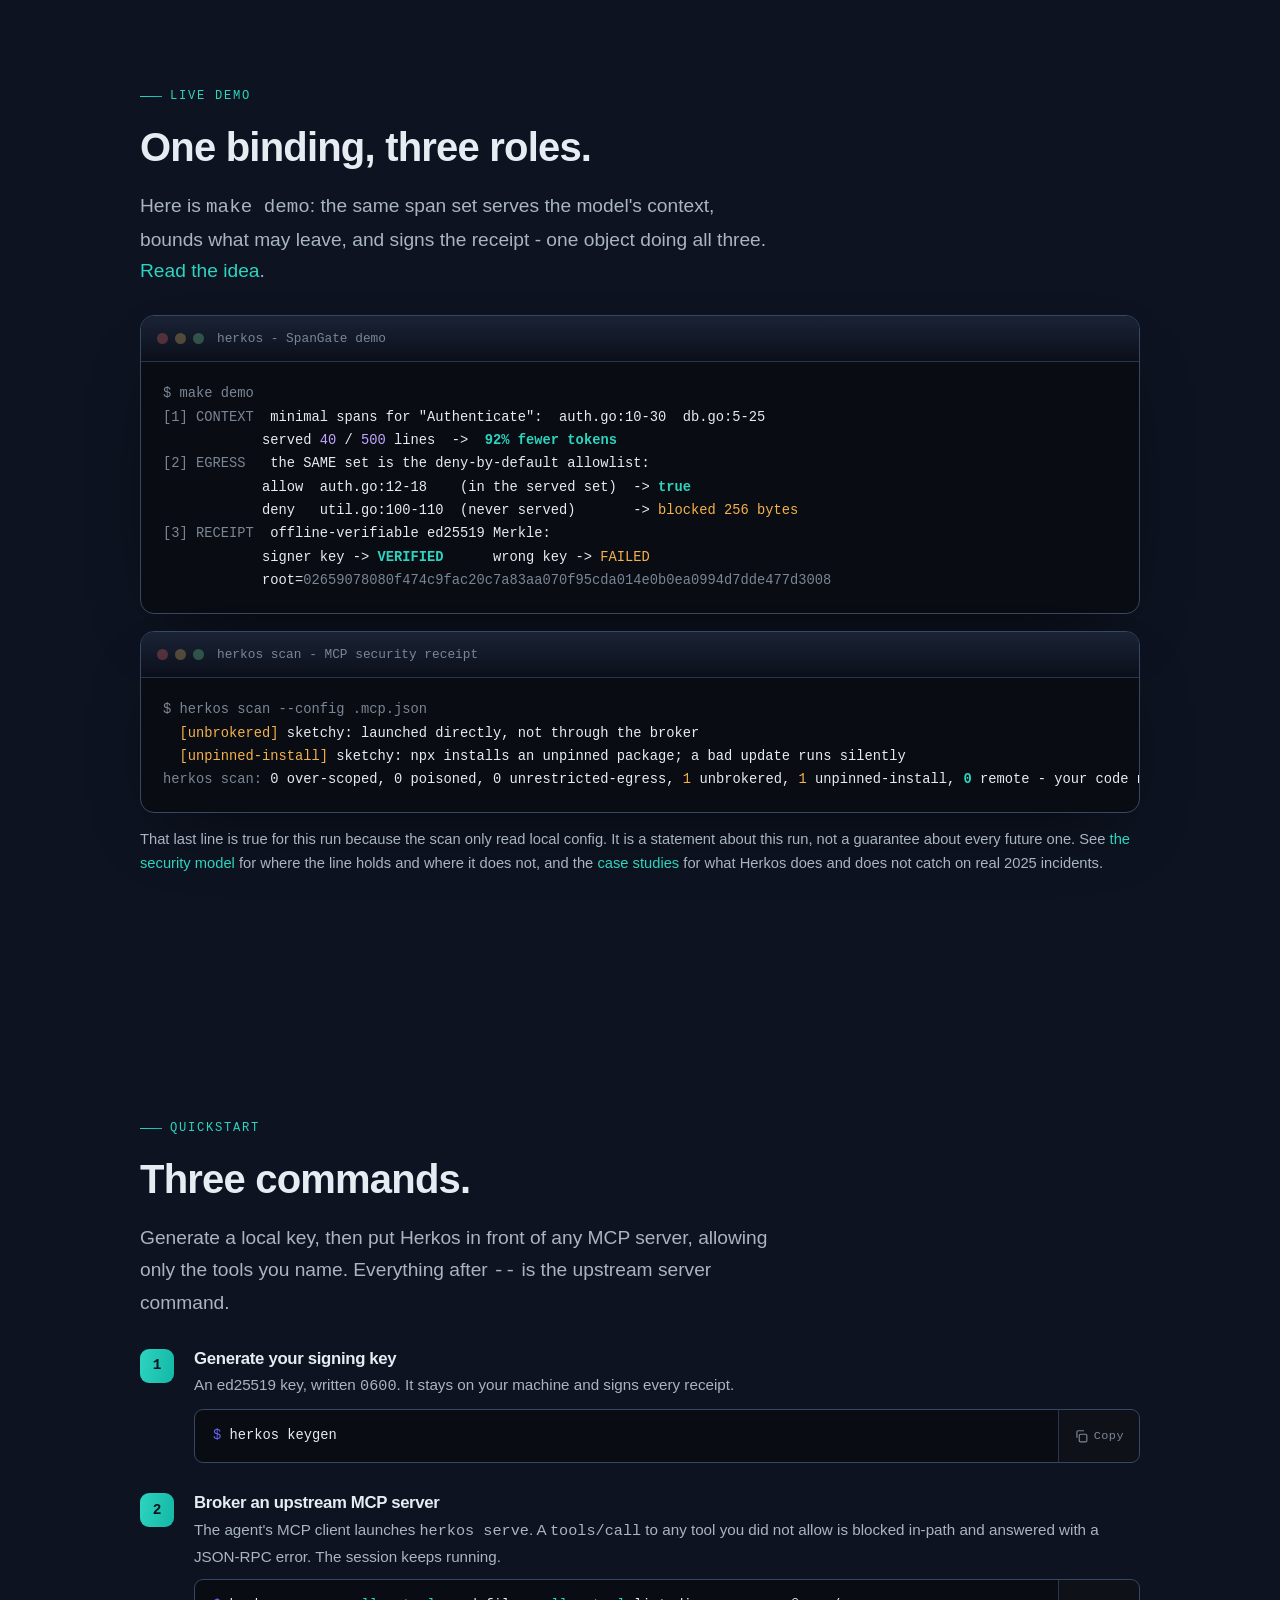
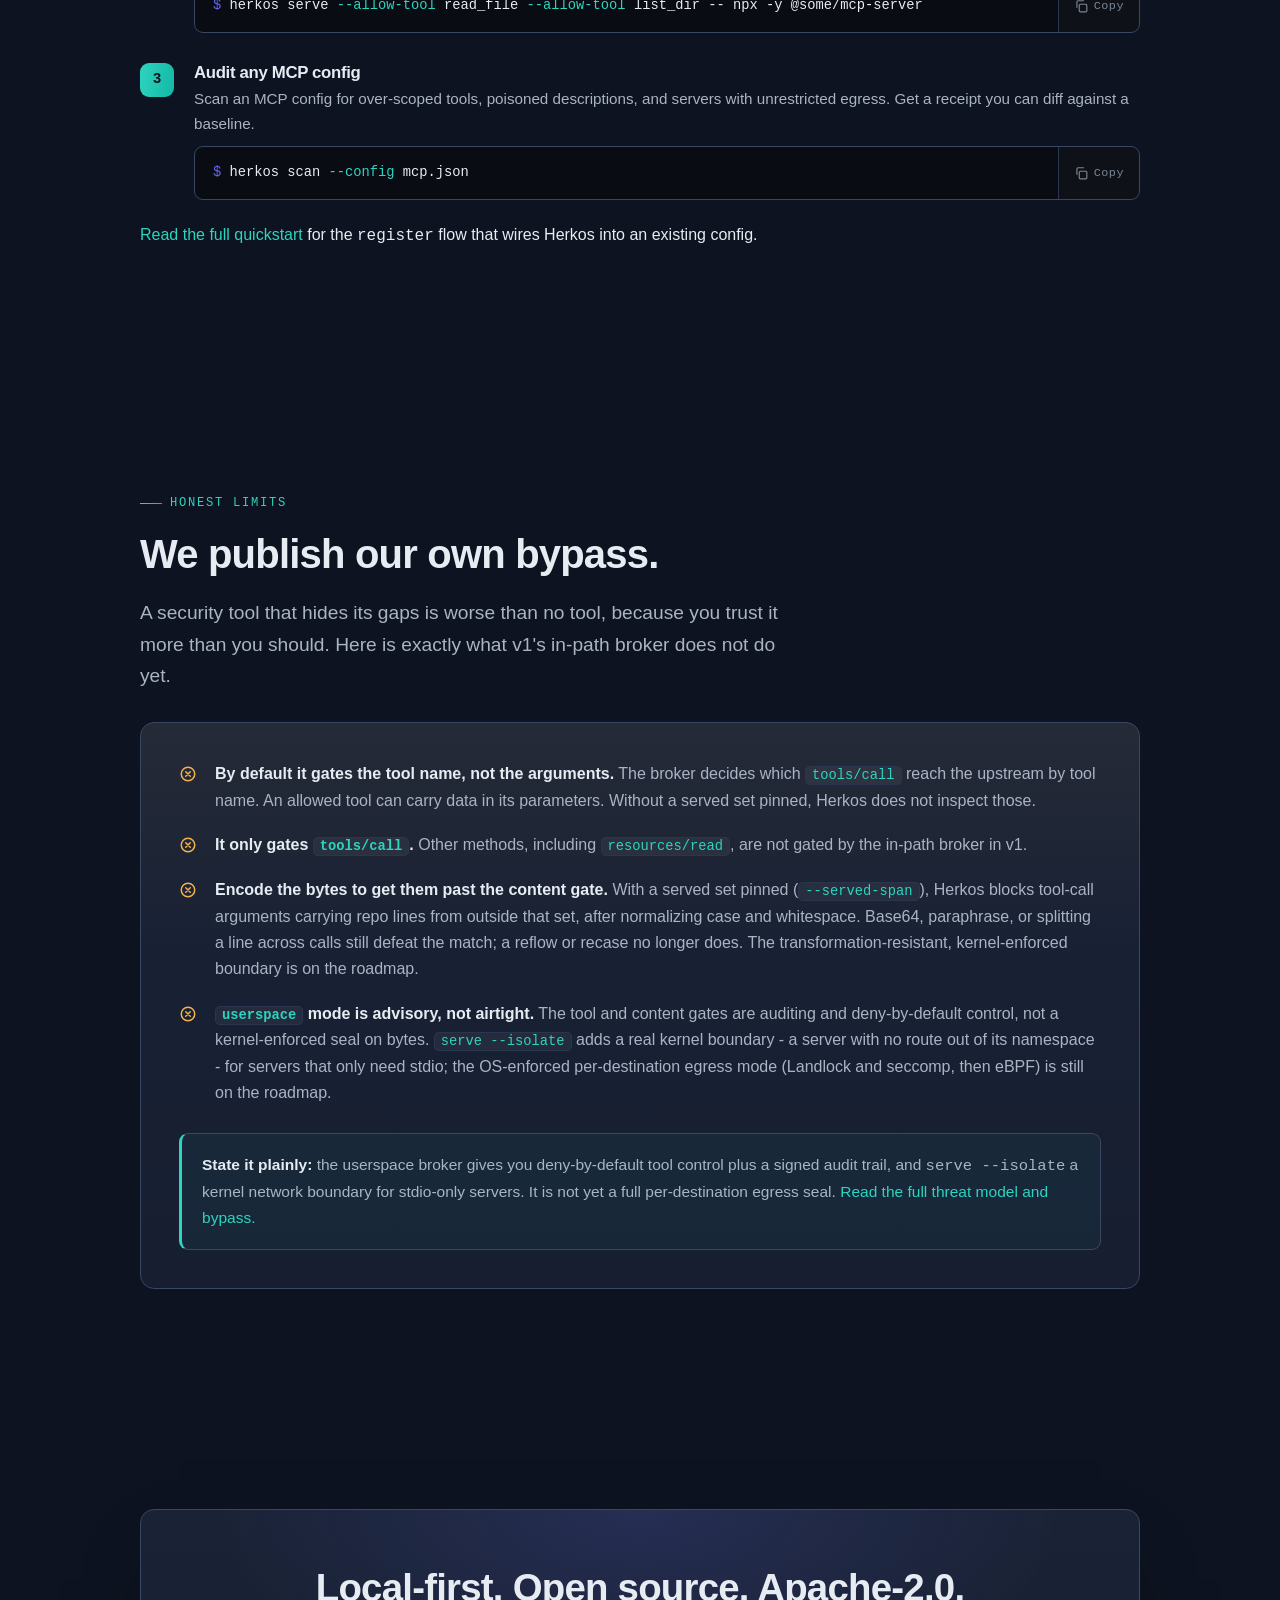
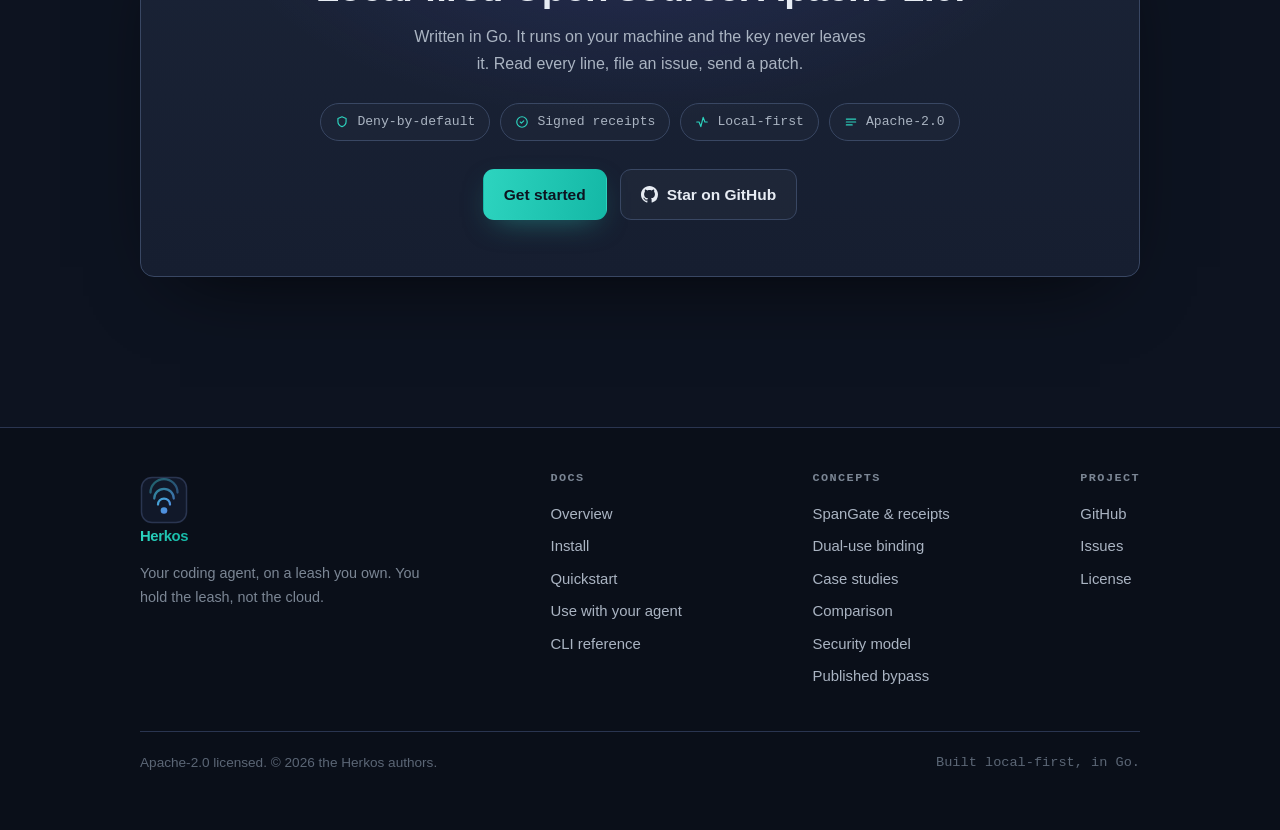
==== commit 0989e3de: "docs(site): comparison chart and heading anchors" ====
--- a/site/index.html
+++ b/site/index.html
@@ -492,7 +492,7 @@
     <div class="col">
       <h4>Concepts</h4>
       <a href="docs/concepts.html">SpanGate &amp; receipts</a>
-      <a href="docs/dual-use-binding.html">The dual-use binding</a>
+      <a href="docs/dual-use-binding.html">Dual-use binding</a>
       <a href="docs/case-studies.html">Case studies</a>
       <a href="docs/comparison.html">Comparison</a>
       <a href="docs/security.html">Security model</a>
--- a/site/styles.css
+++ b/site/styles.css
@@ -892,3 +892,11 @@
 .mt-0 { margin-top: 0; }
 .mb-0 { margin-bottom: 0; }
 .stack-lg > * + * { margin-top: 20px; }
+
+/* heading anchors: hover reveals a "#" you can click to copy a deep link */
+.docs-main h1, .docs-main h2, .docs-main h3 { position: relative; }
+.heading-anchor { margin-left: .4em; color: var(--fg-muted); opacity: 0; text-decoration: none; font-weight: 400; transition: opacity .15s ease; }
+.docs-main h1:hover .heading-anchor,
+.docs-main h2:hover .heading-anchor,
+.docs-main h3:hover .heading-anchor { opacity: .55; }
+.heading-anchor:hover { opacity: 1; color: #2dd4bf; }
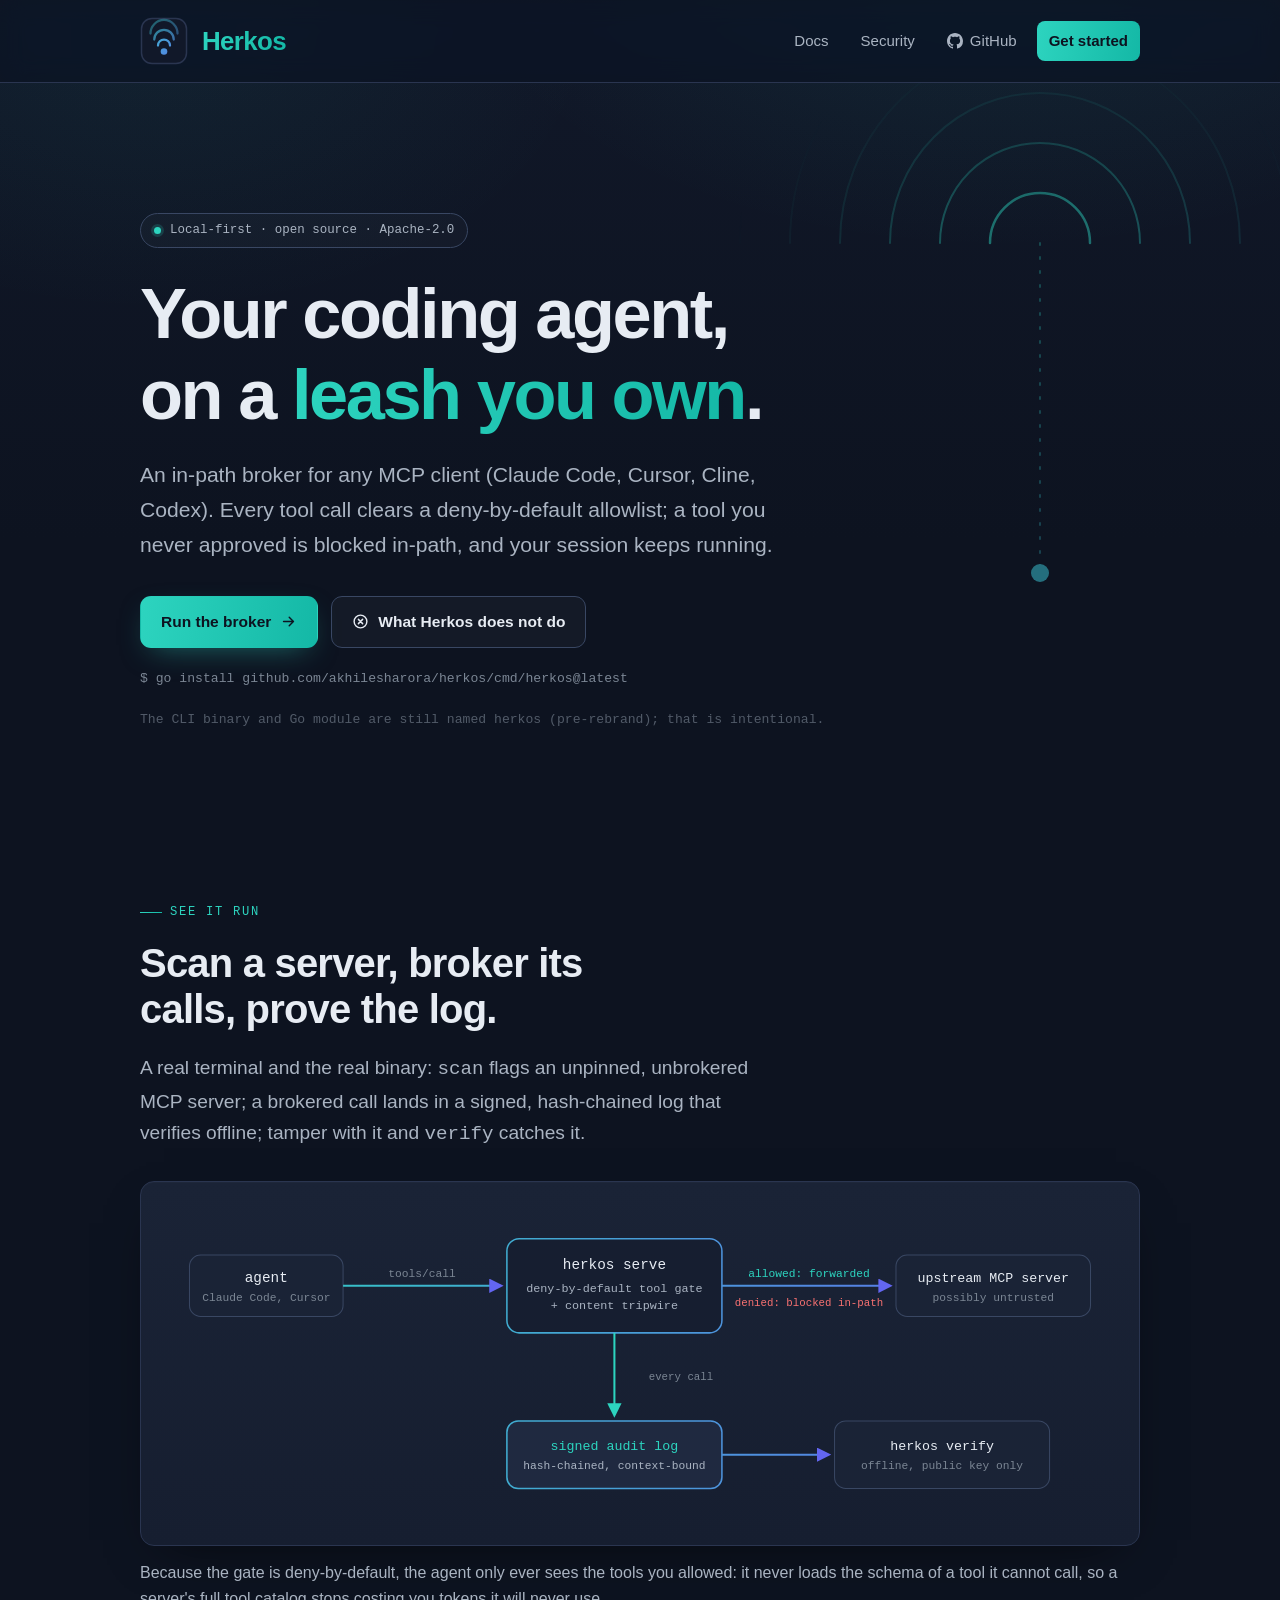
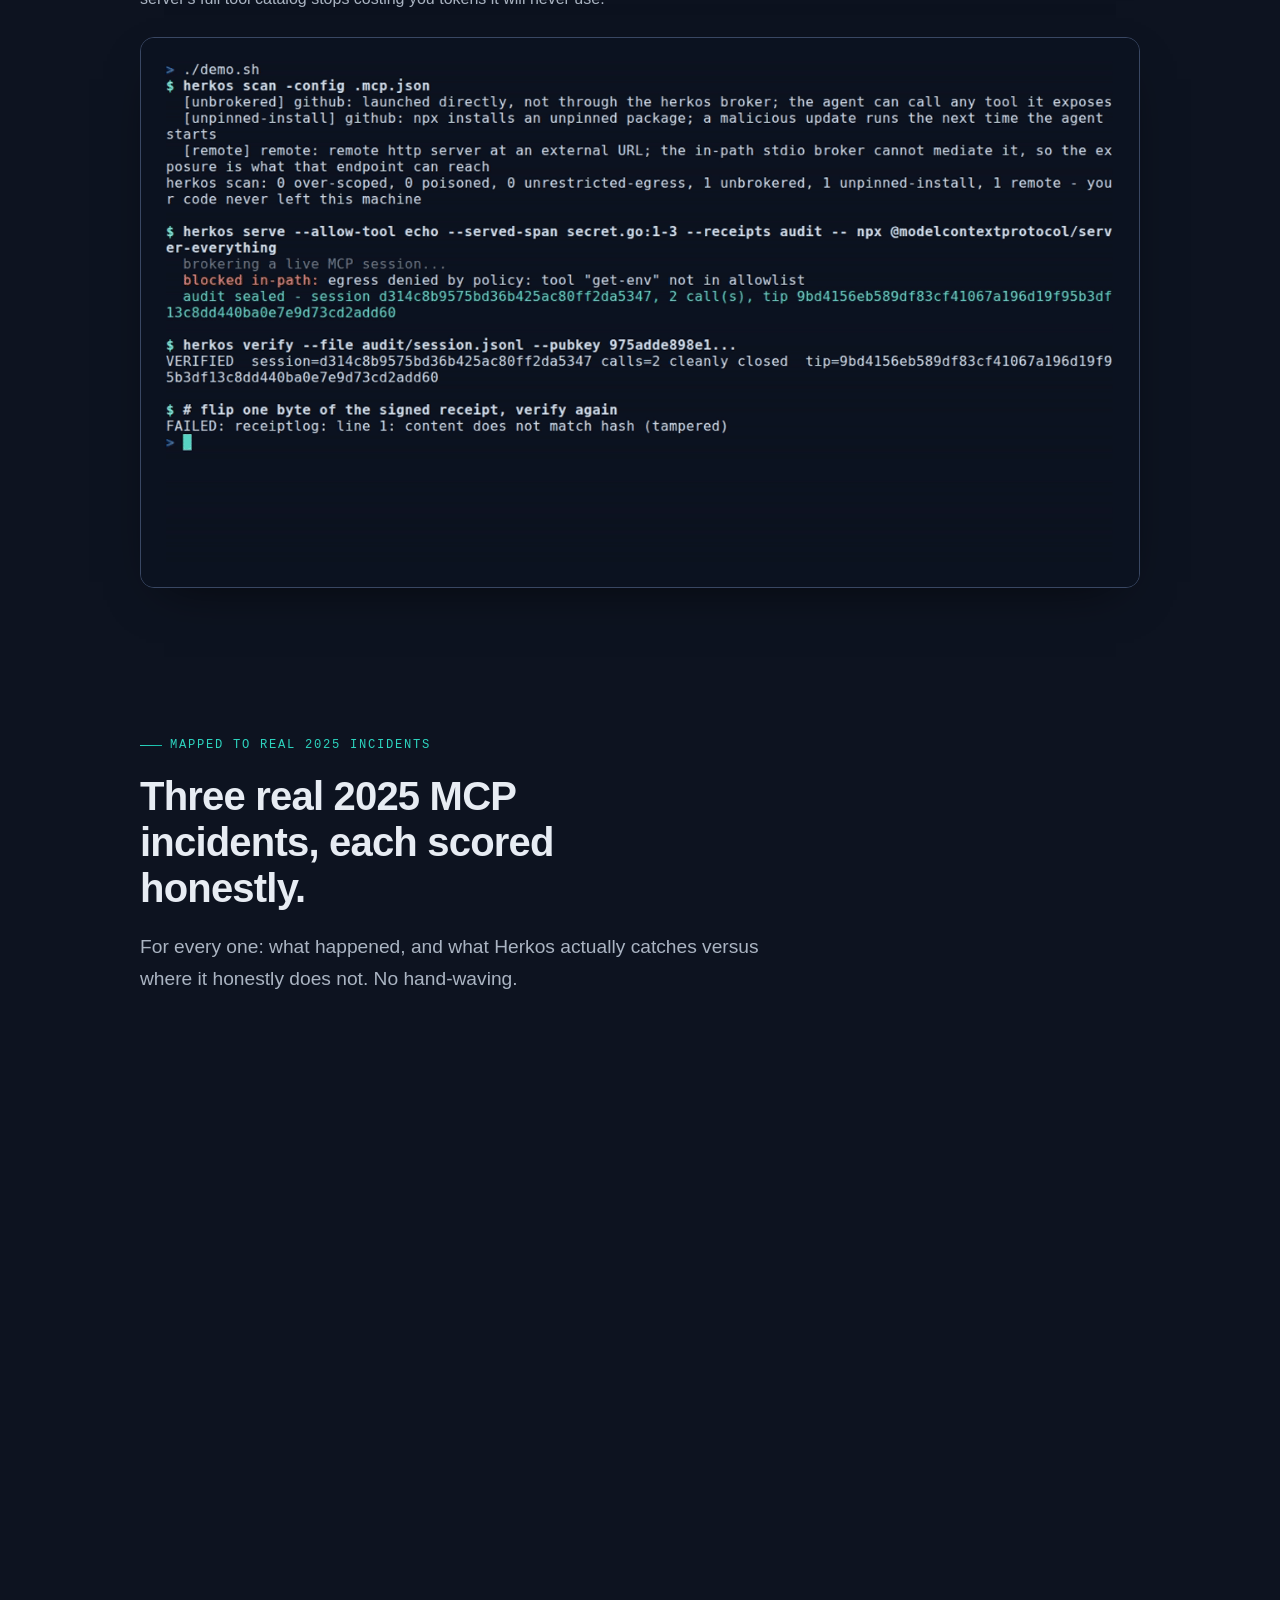
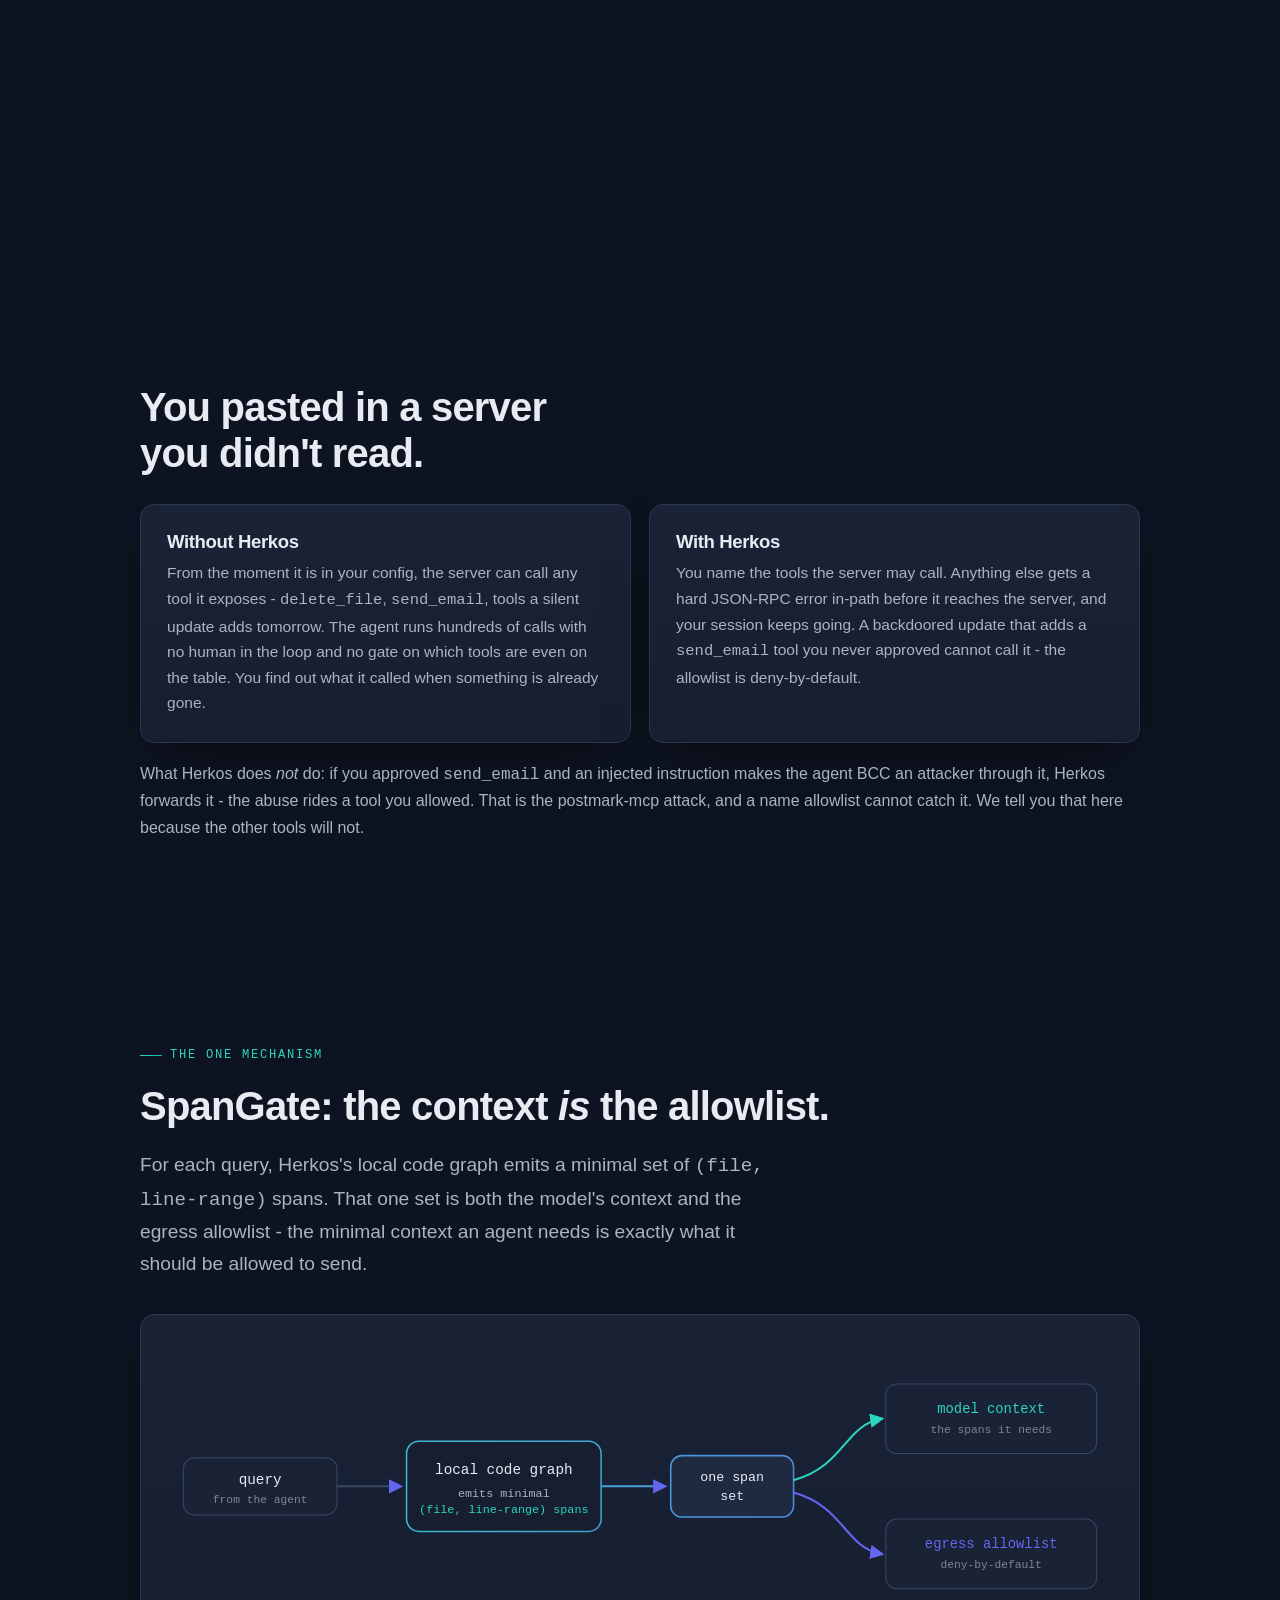
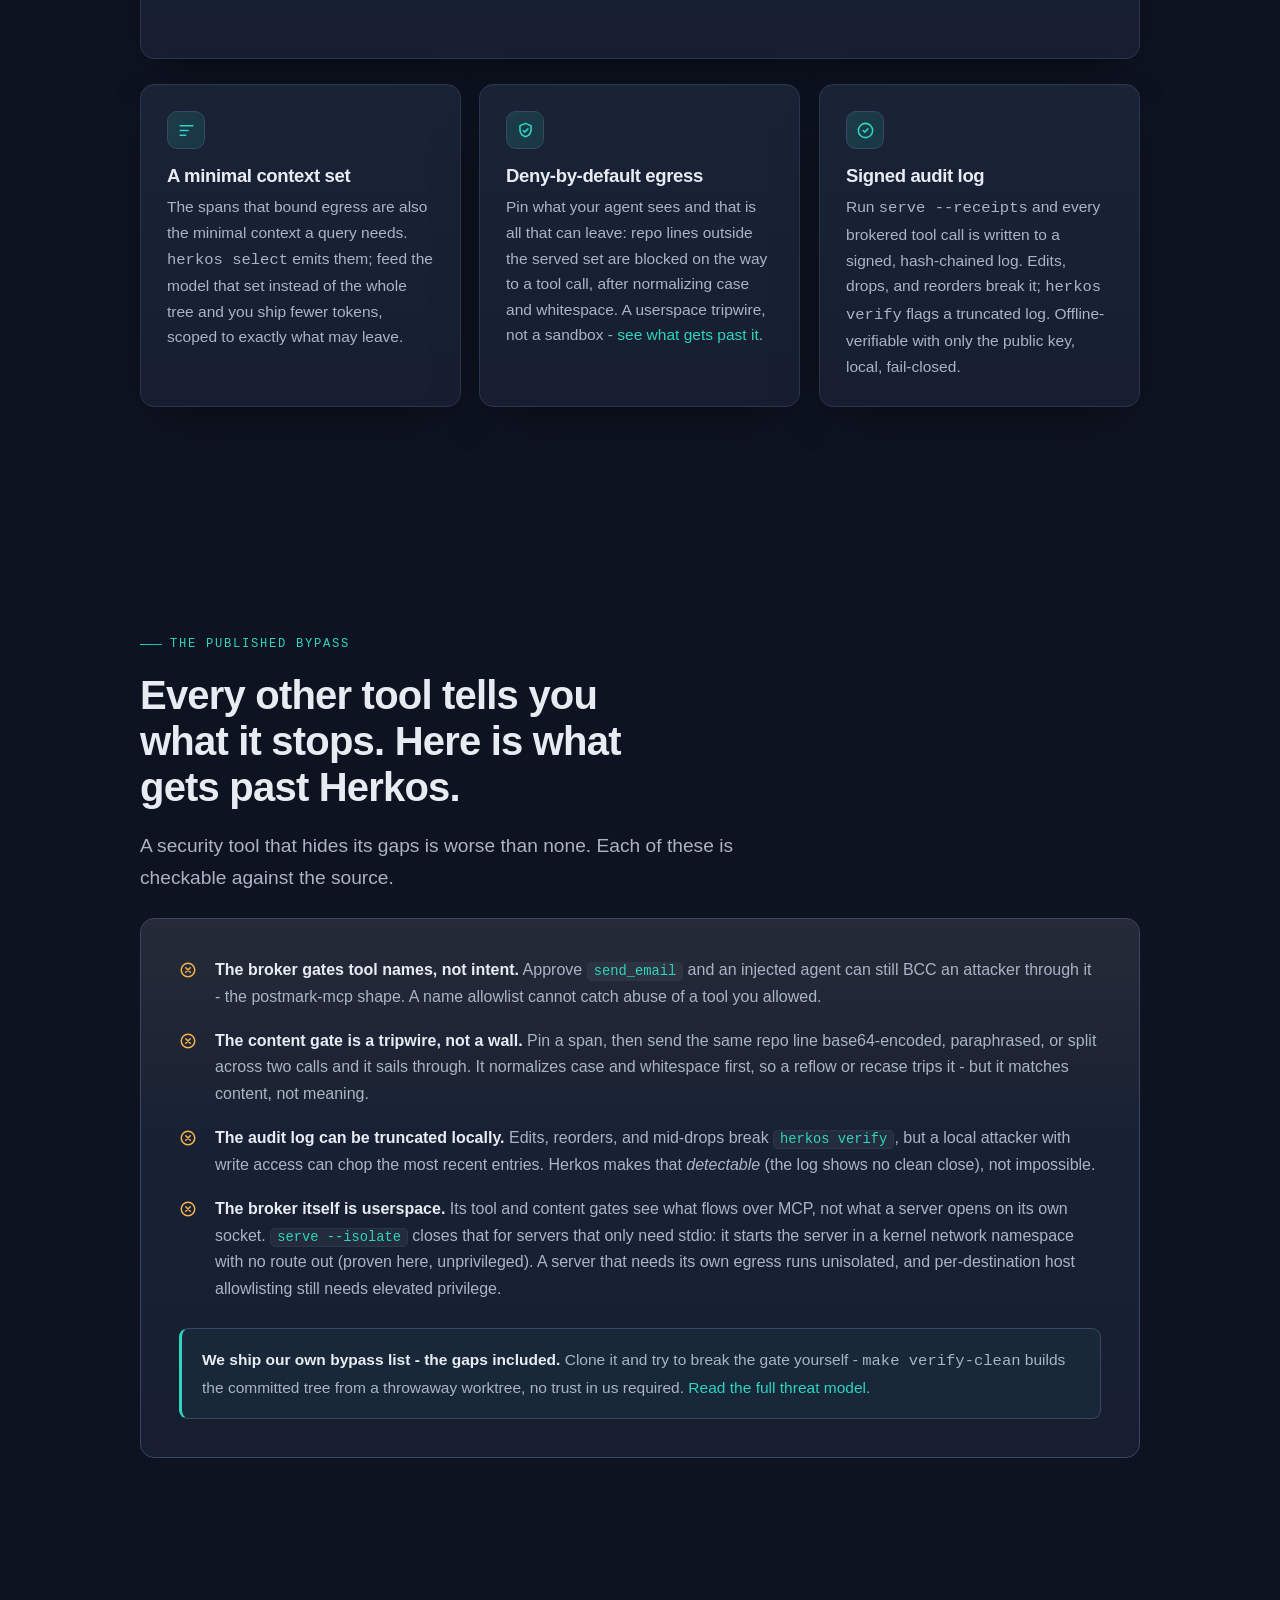
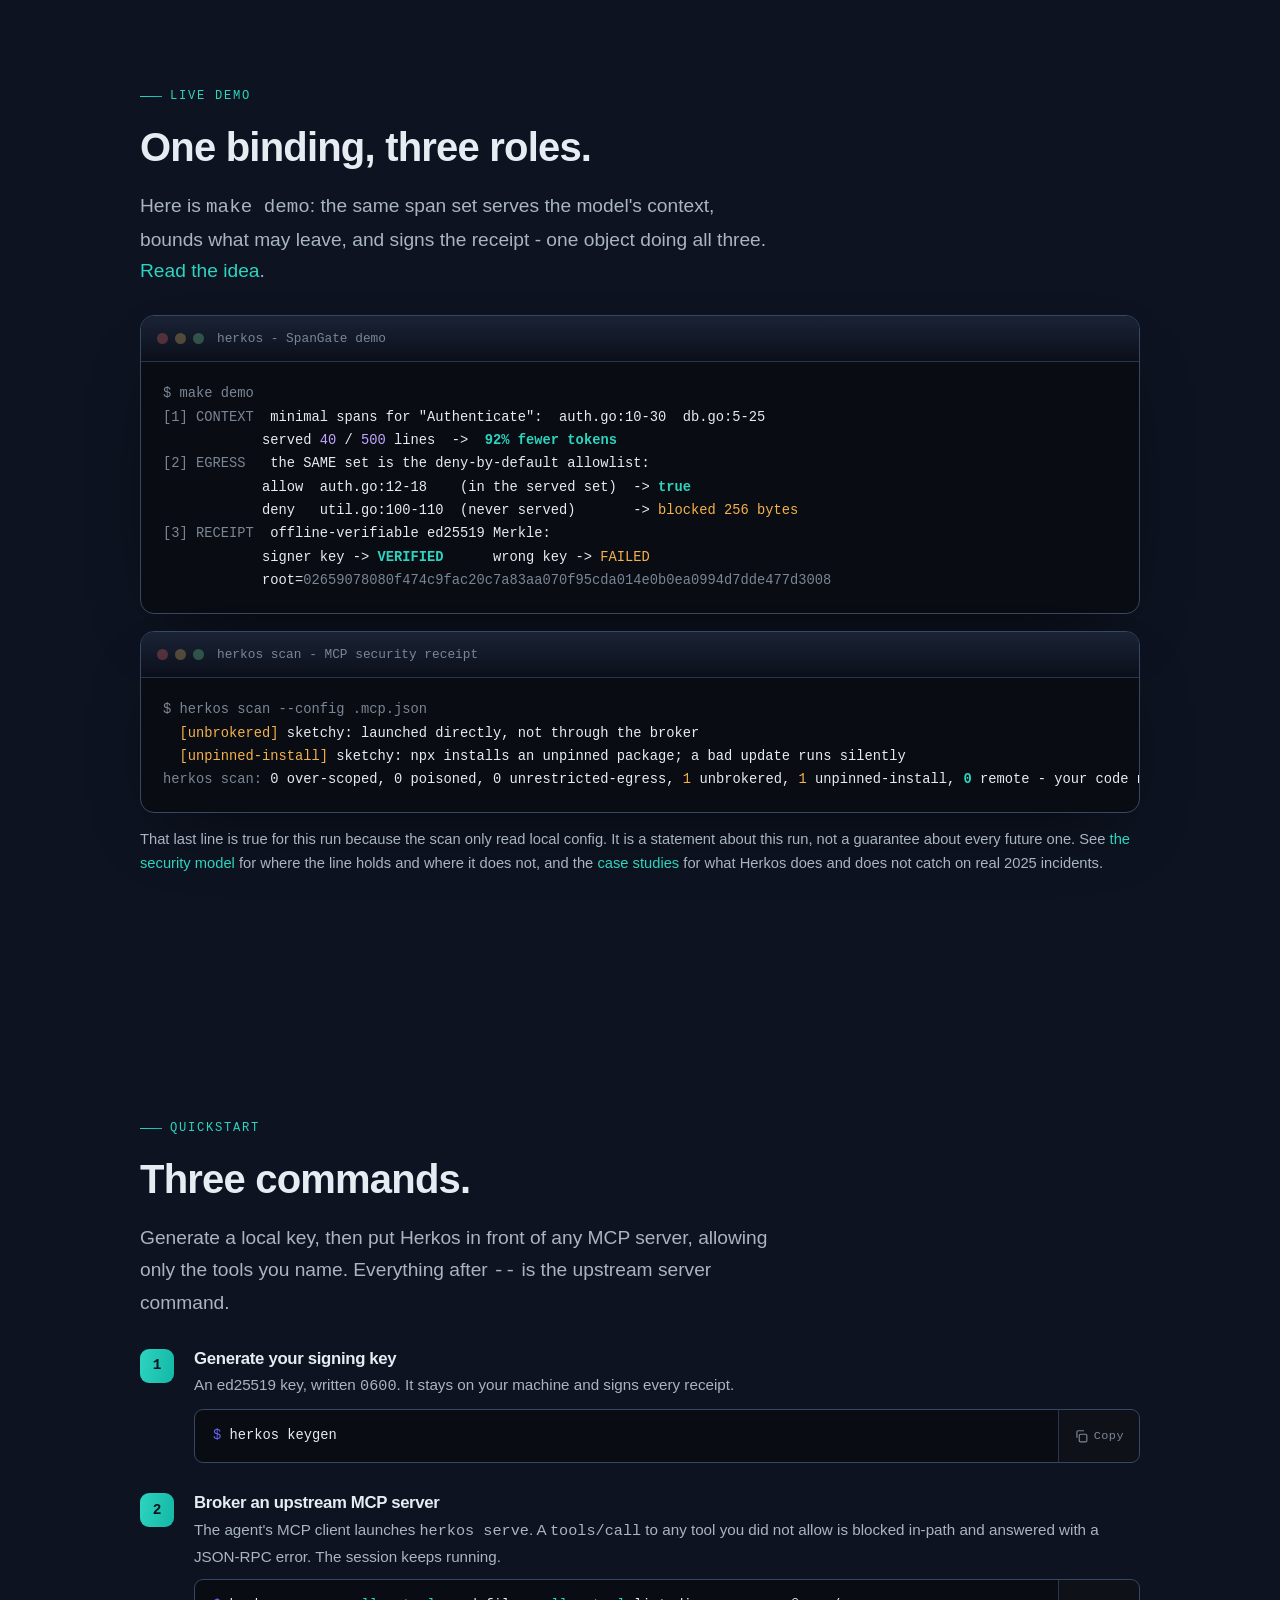
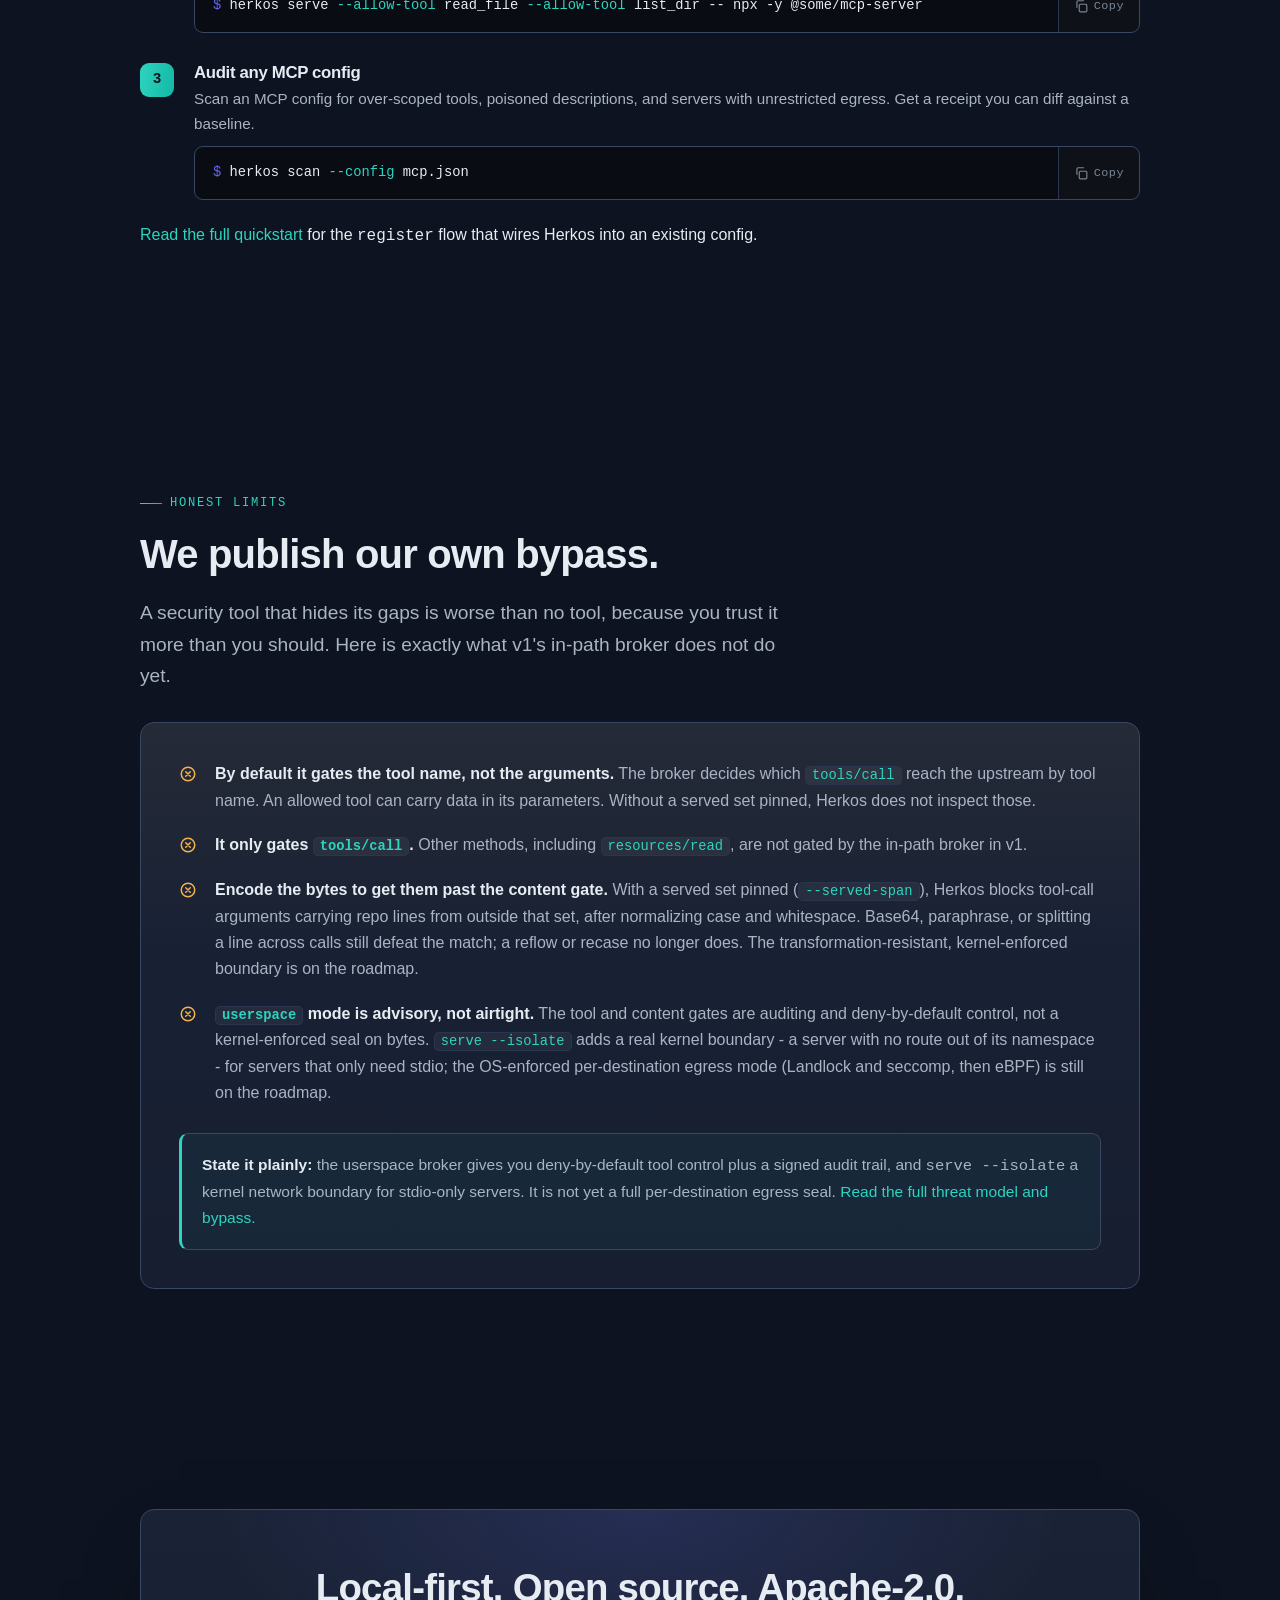
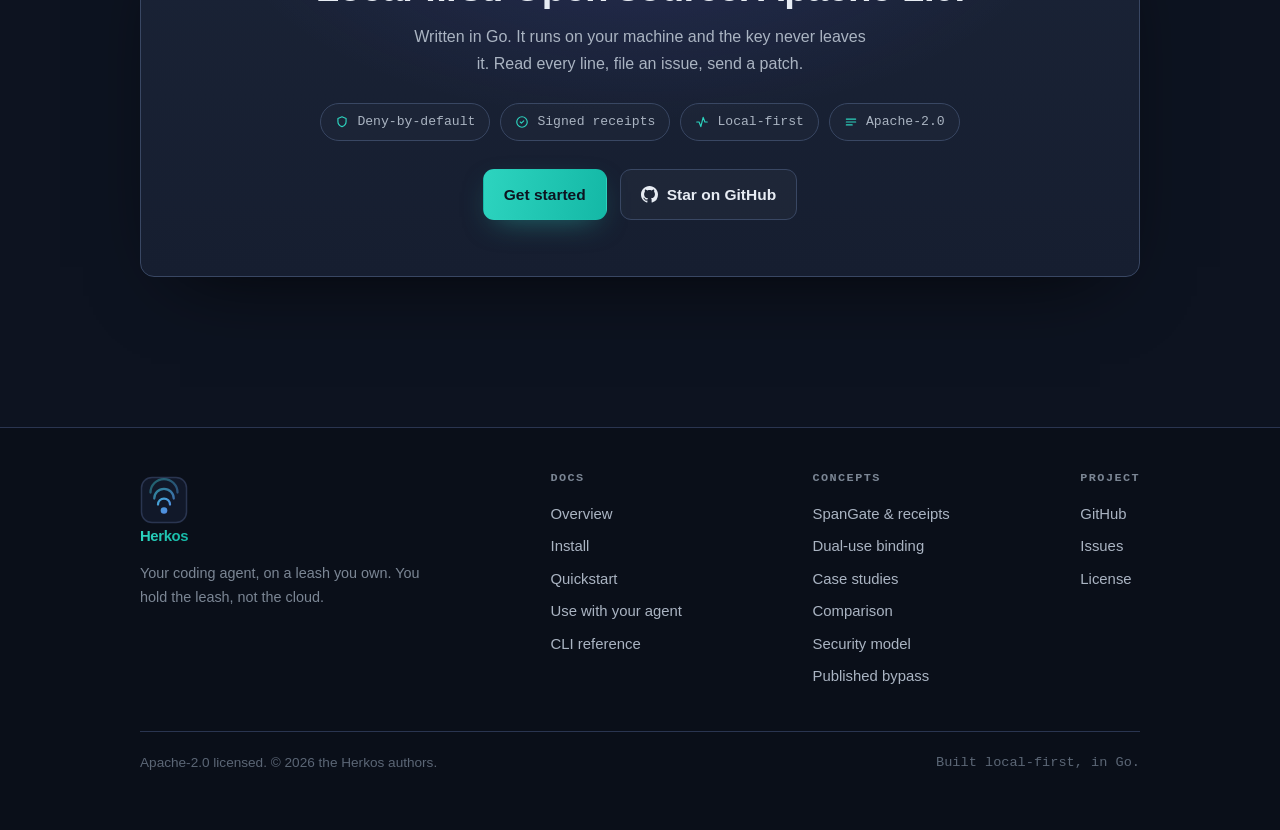
==== commit 2a853e92: "docs(site): fix the license link, trim the comparison page" ====
--- a/site/index.html
+++ b/site/index.html
@@ -503,7 +503,7 @@
       <h4>Project</h4>
       <a href="https://github.com/akhilesharora/herkos" rel="noopener">GitHub</a>
       <a href="https://github.com/akhilesharora/herkos/issues" rel="noopener">Issues</a>
-      <a href="https://github.com/akhilesharora/herkos/blob/main/LICENSE" rel="noopener">License</a>
+      <a href="https://github.com/akhilesharora/herkos/blob/master/LICENSE" rel="noopener">License</a>
     </div>
 
     <div class="legal">
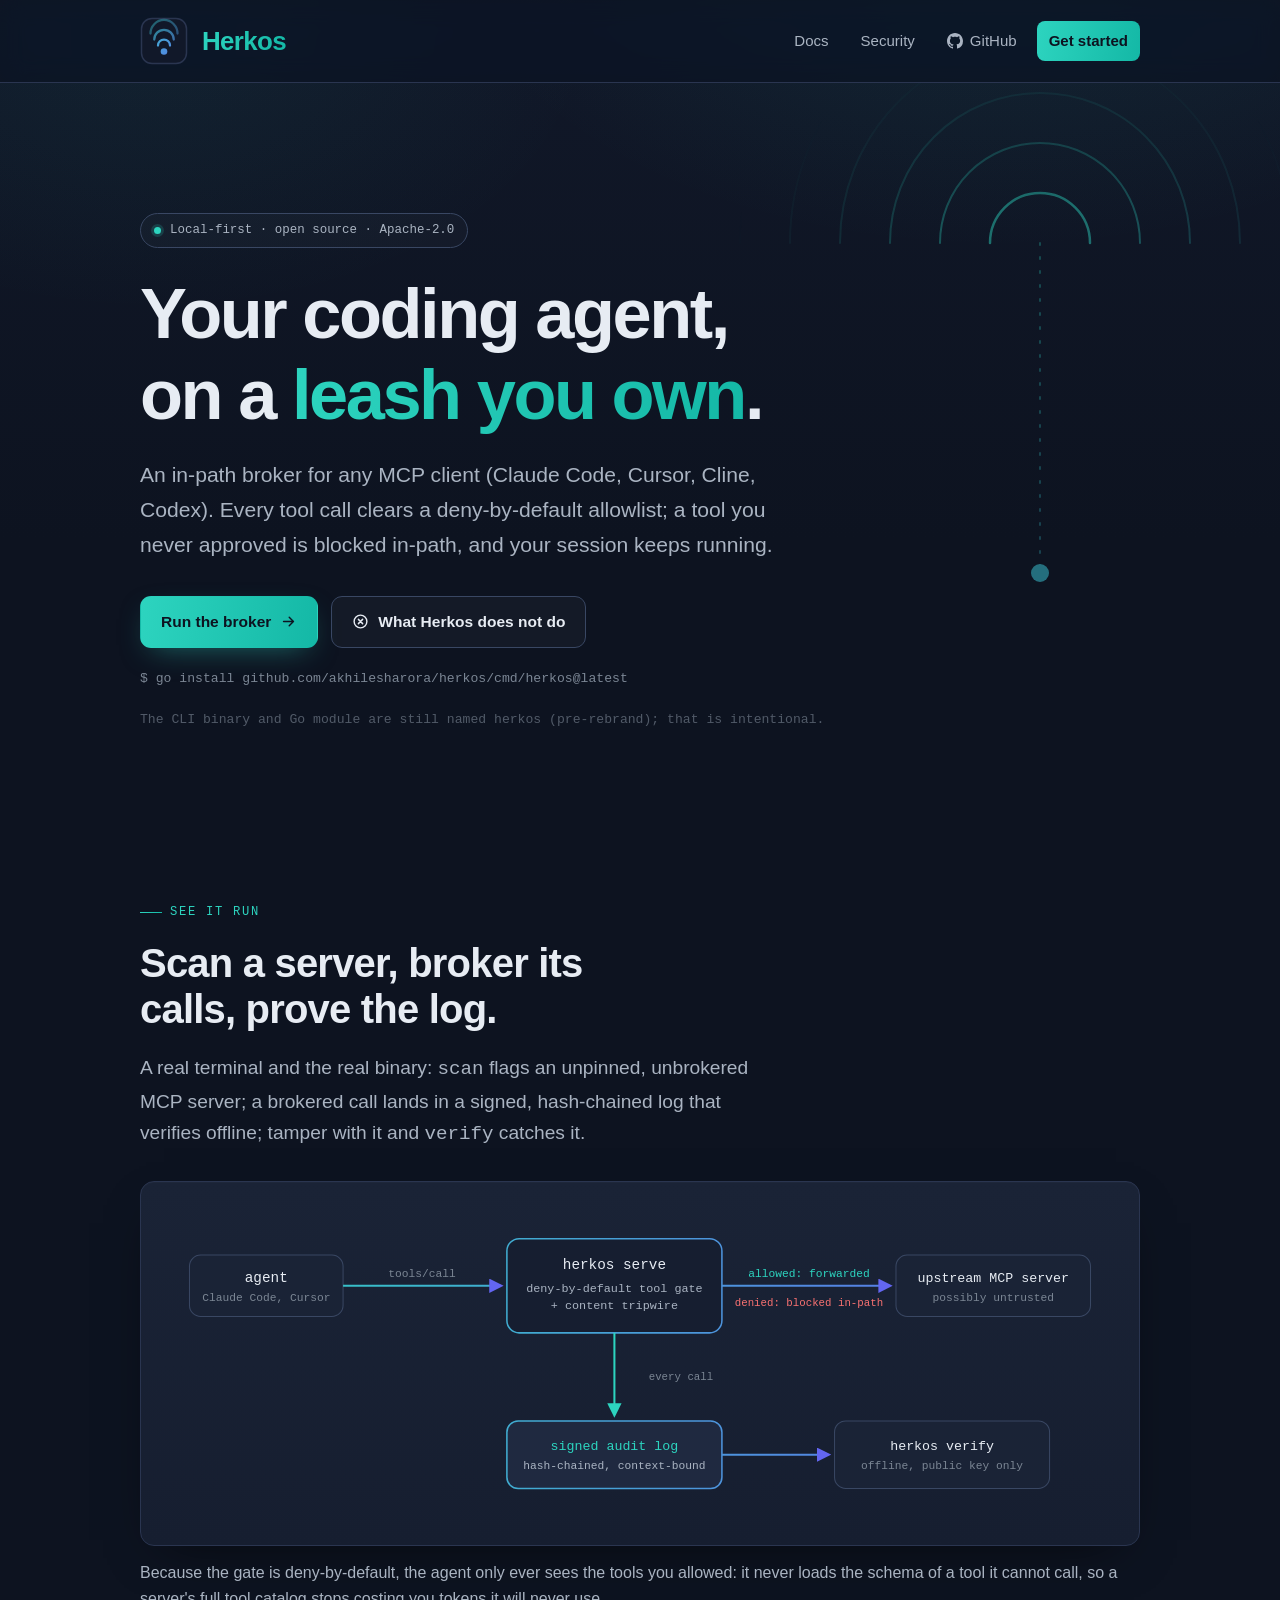
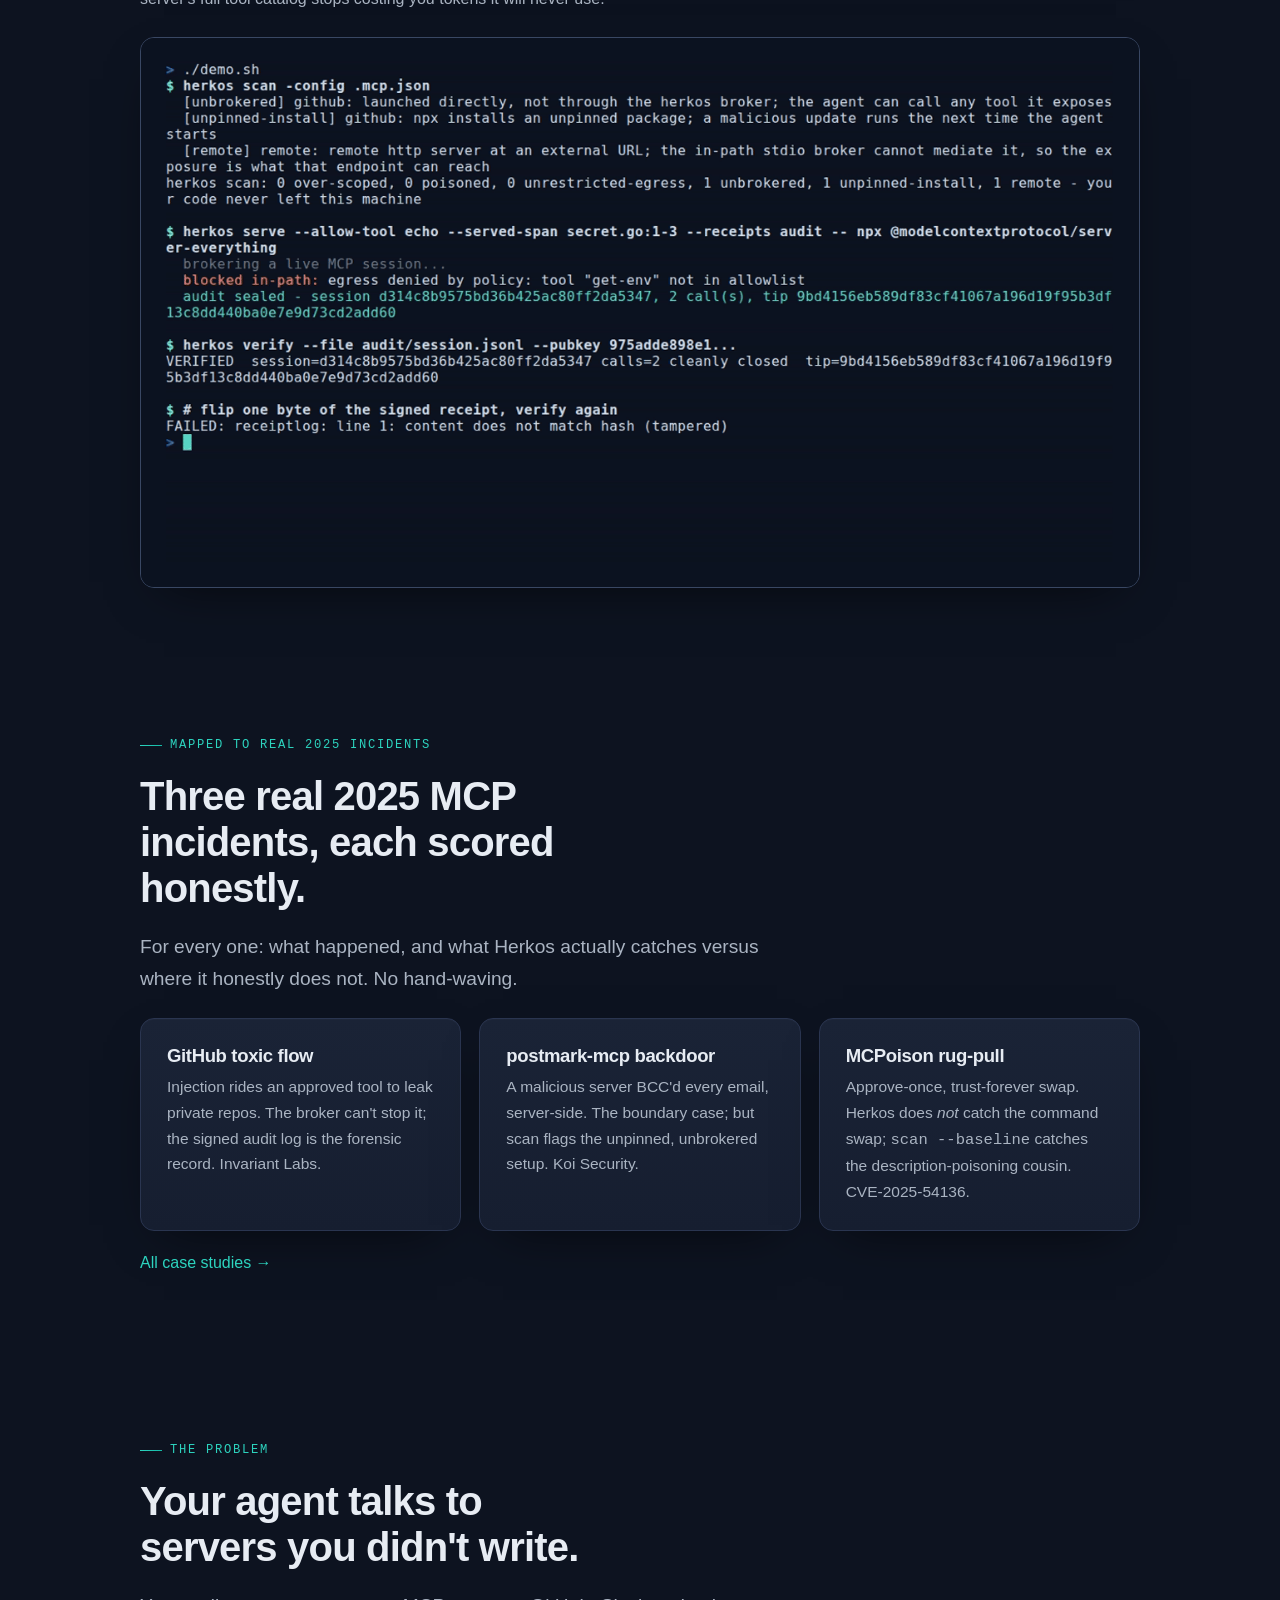
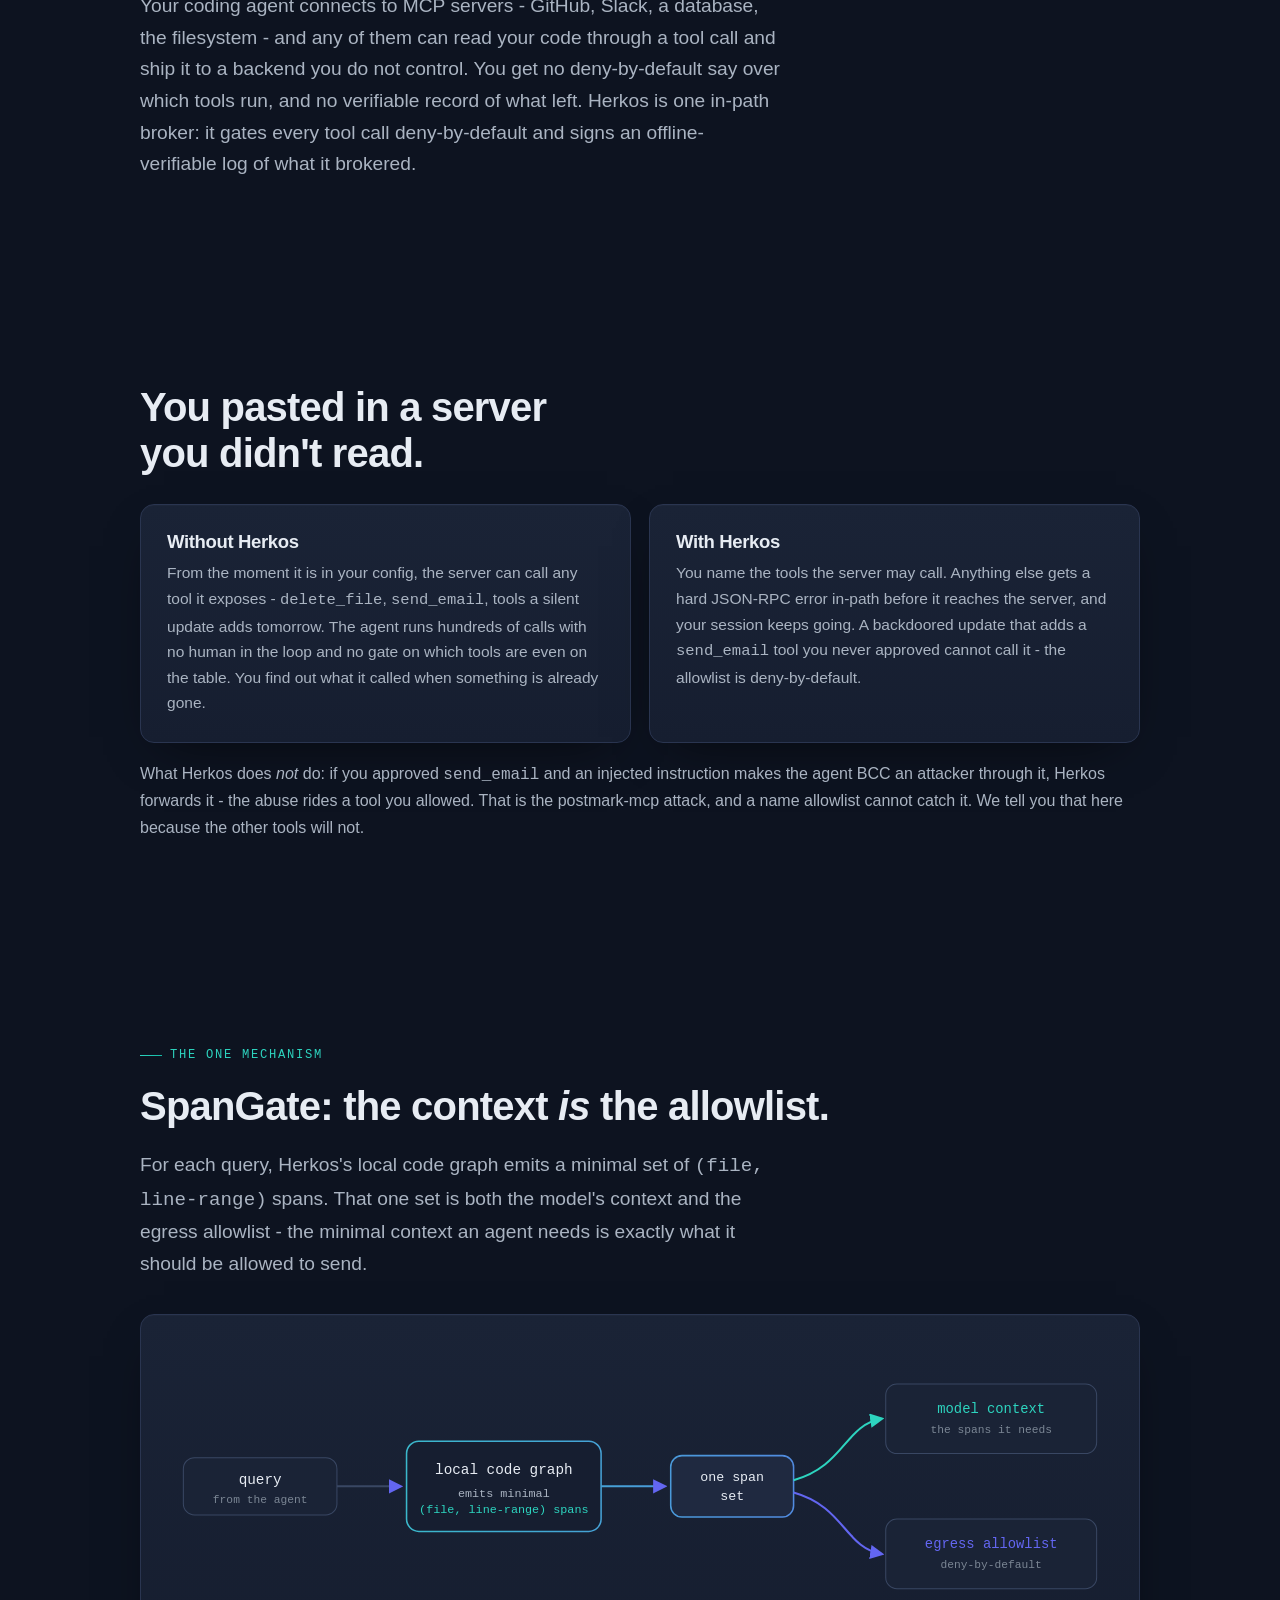
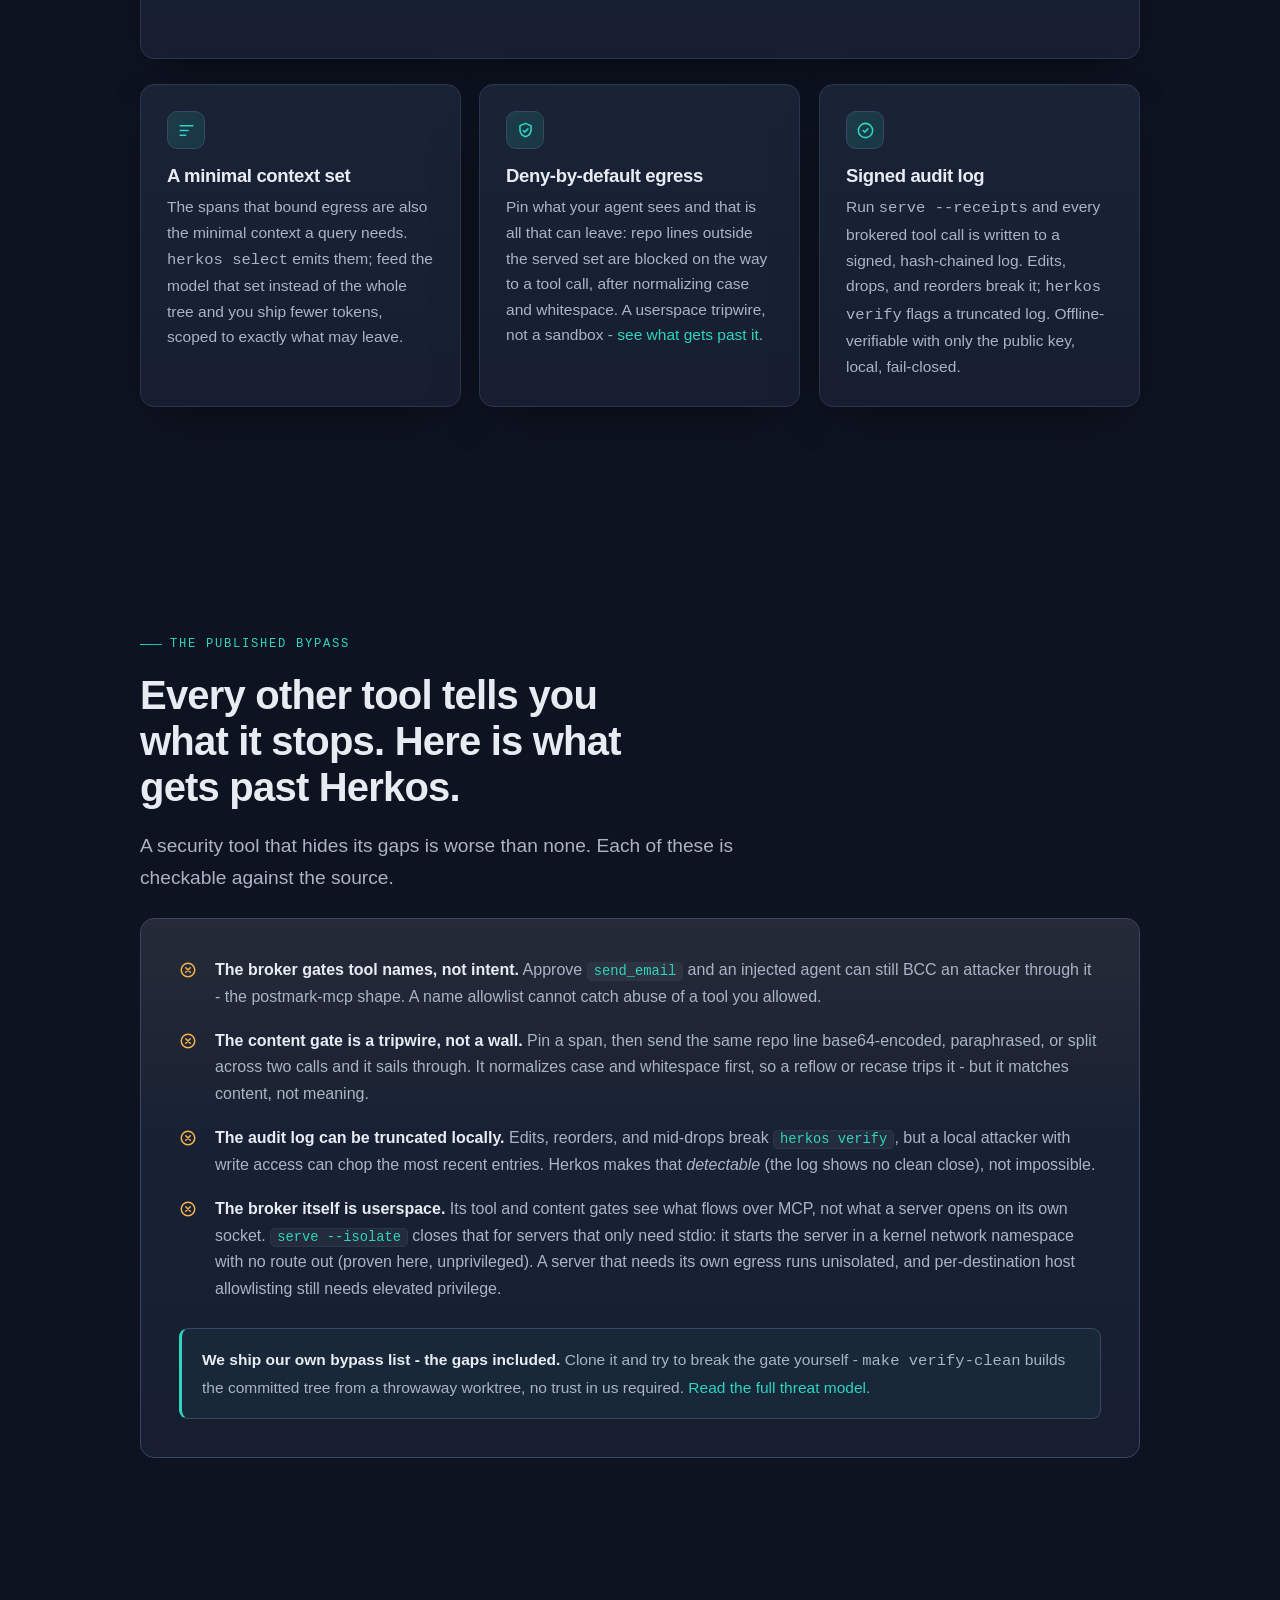
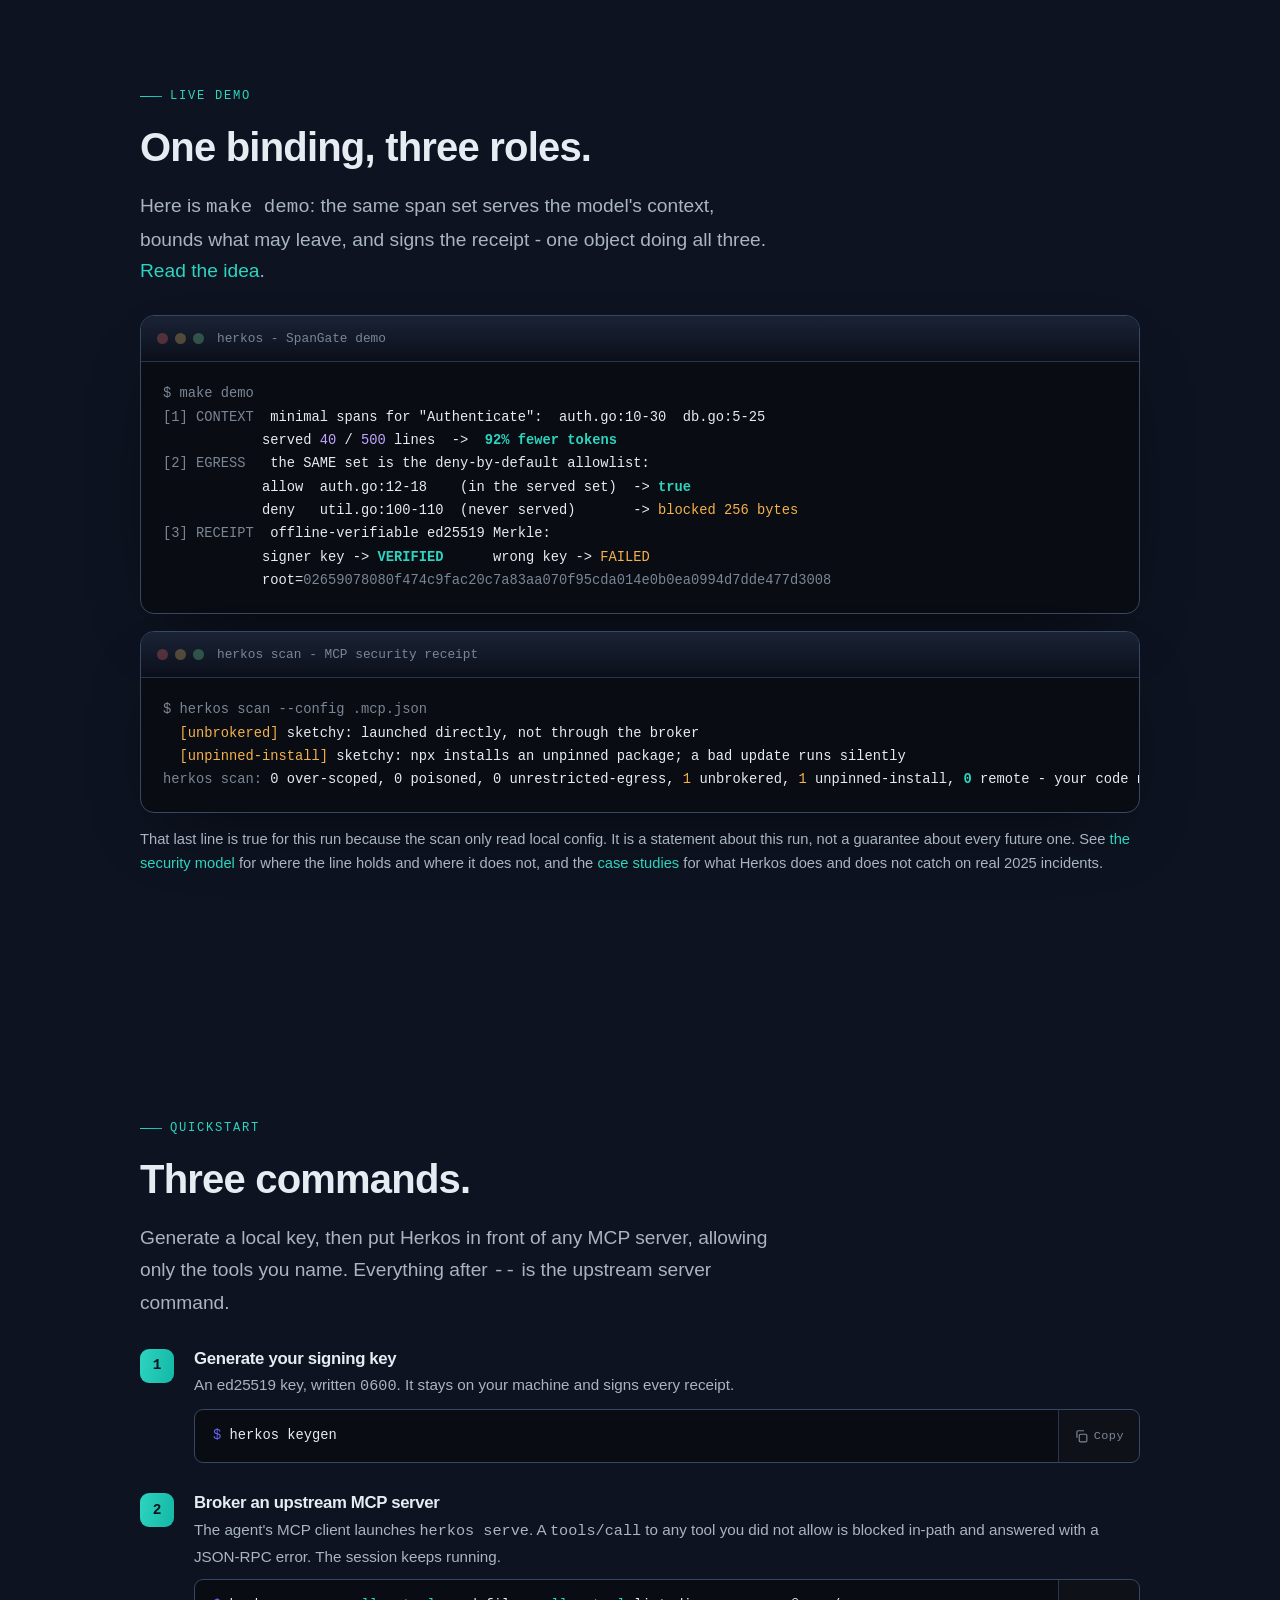
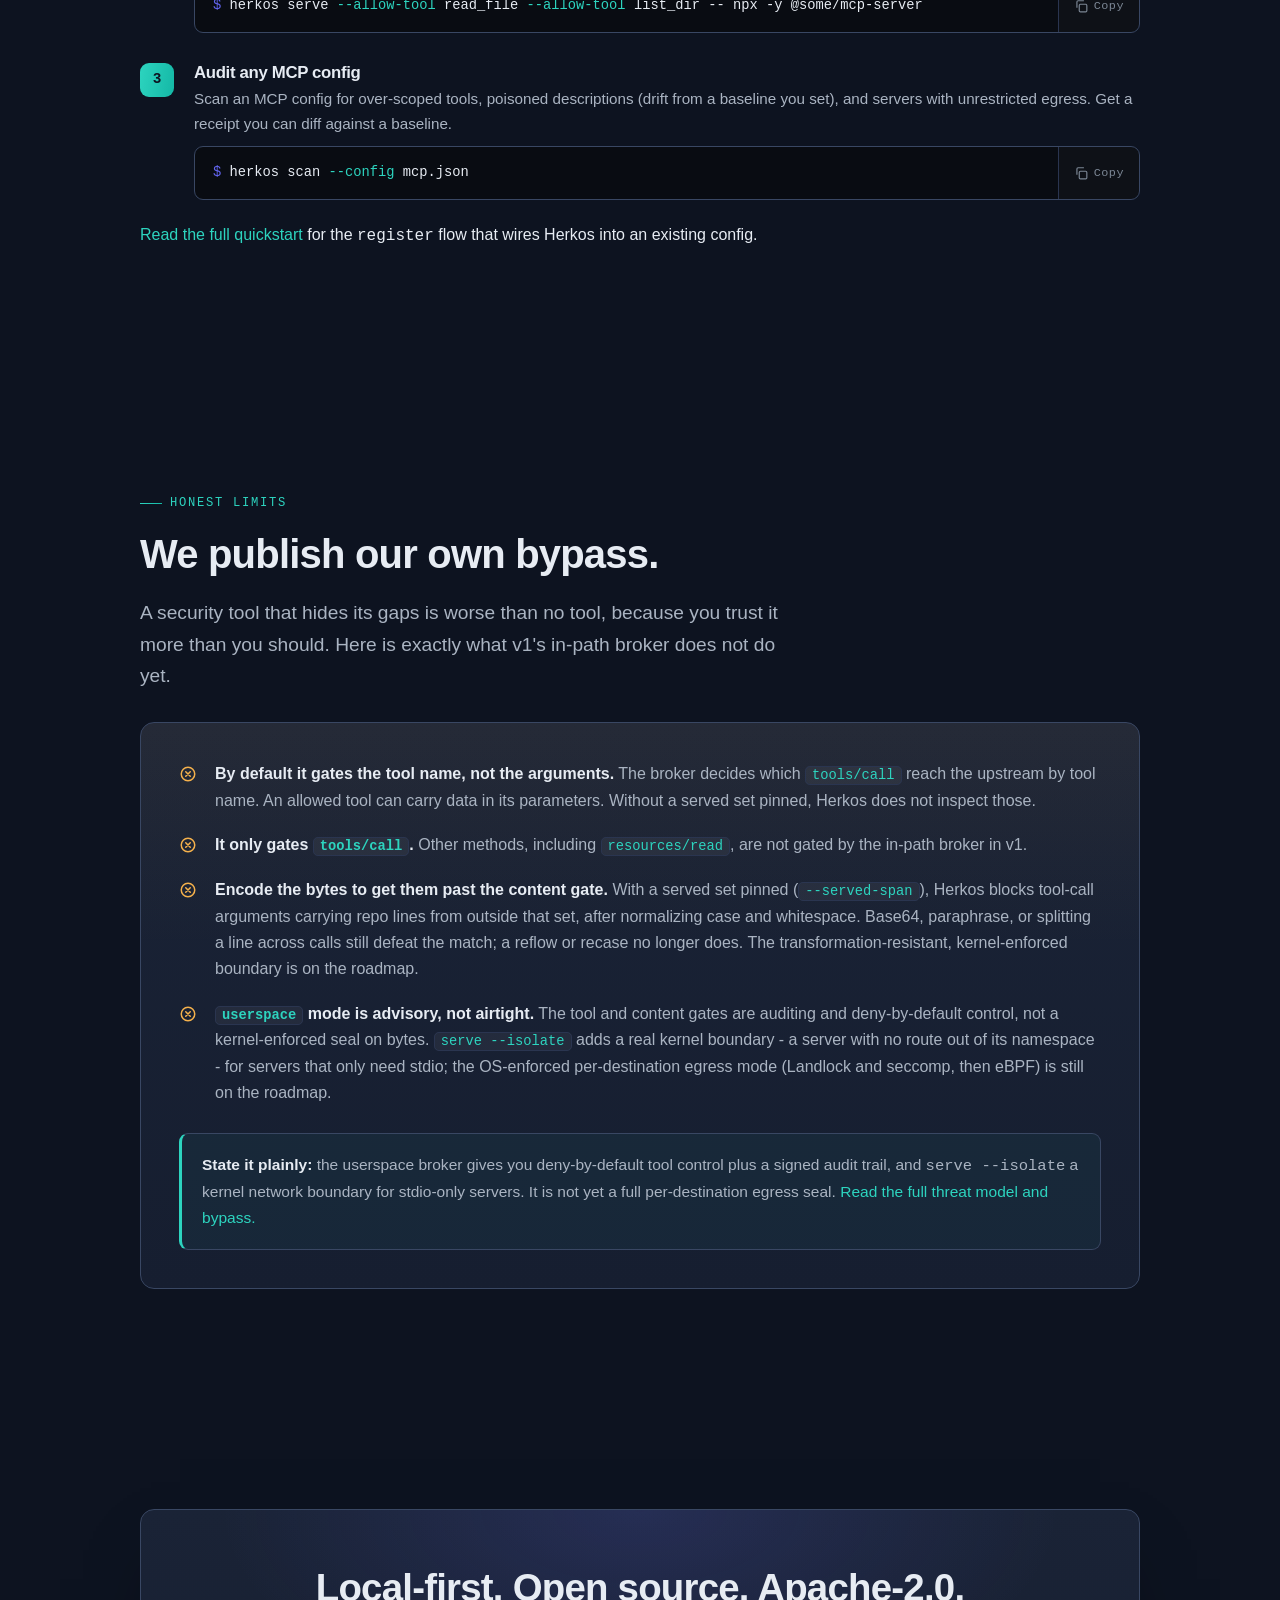
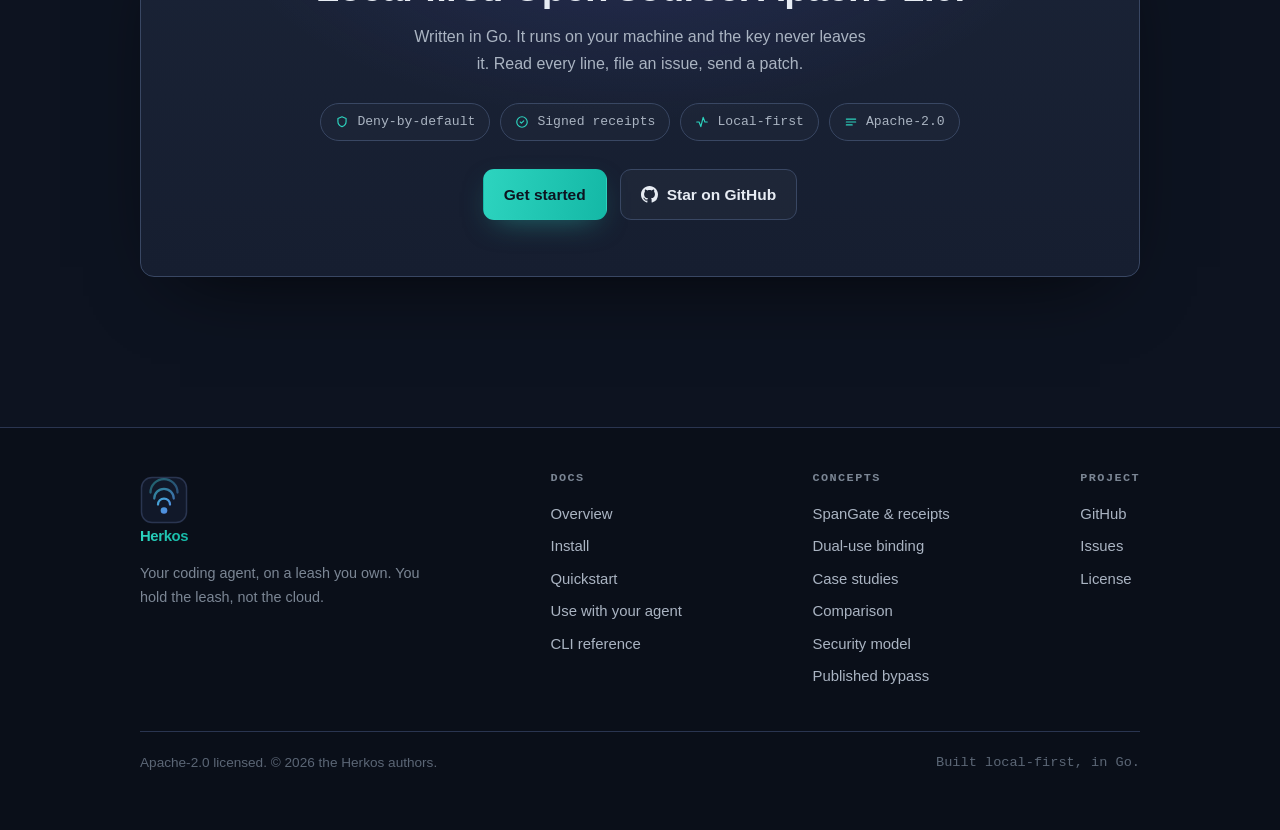
==== commit c60753c6: "docs(site): mark scan's poisoned-description check as baseline drift" ====
--- a/site/index.html
+++ b/site/index.html
@@ -386,7 +386,7 @@
           <span class="n" aria-hidden="true"></span>
           <div>
             <h3>Audit any MCP config</h3>
-            <p>Scan an MCP config for over-scoped tools, poisoned descriptions, and servers with unrestricted egress. Get a receipt you can diff against a baseline.</p>
+            <p>Scan an MCP config for over-scoped tools, poisoned descriptions (drift from a baseline you set), and servers with unrestricted egress. Get a receipt you can diff against a baseline.</p>
             <div class="cmd">
               <pre><span class="c-prompt">$ </span>herkos scan <span class="c-flag">--config</span> mcp.json</pre>
               <button class="copy-btn" type="button" aria-label="Copy command">
